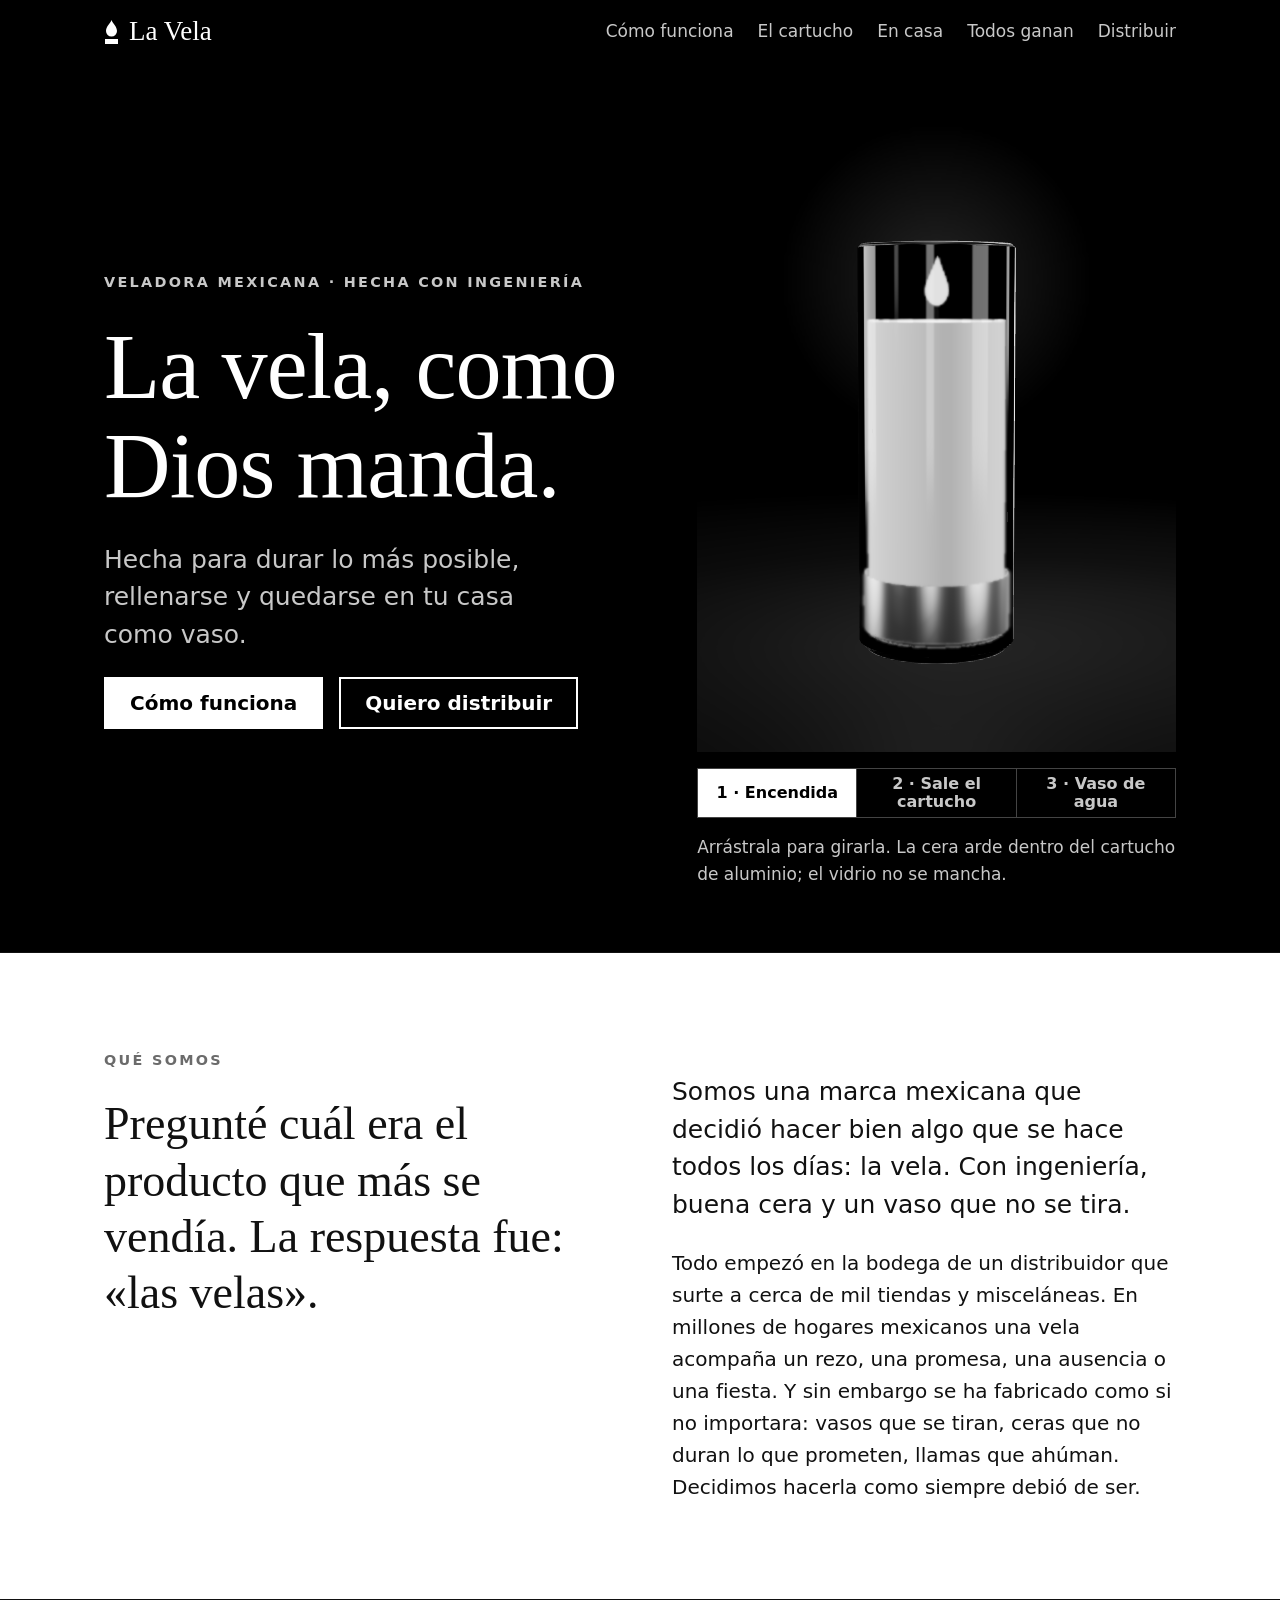
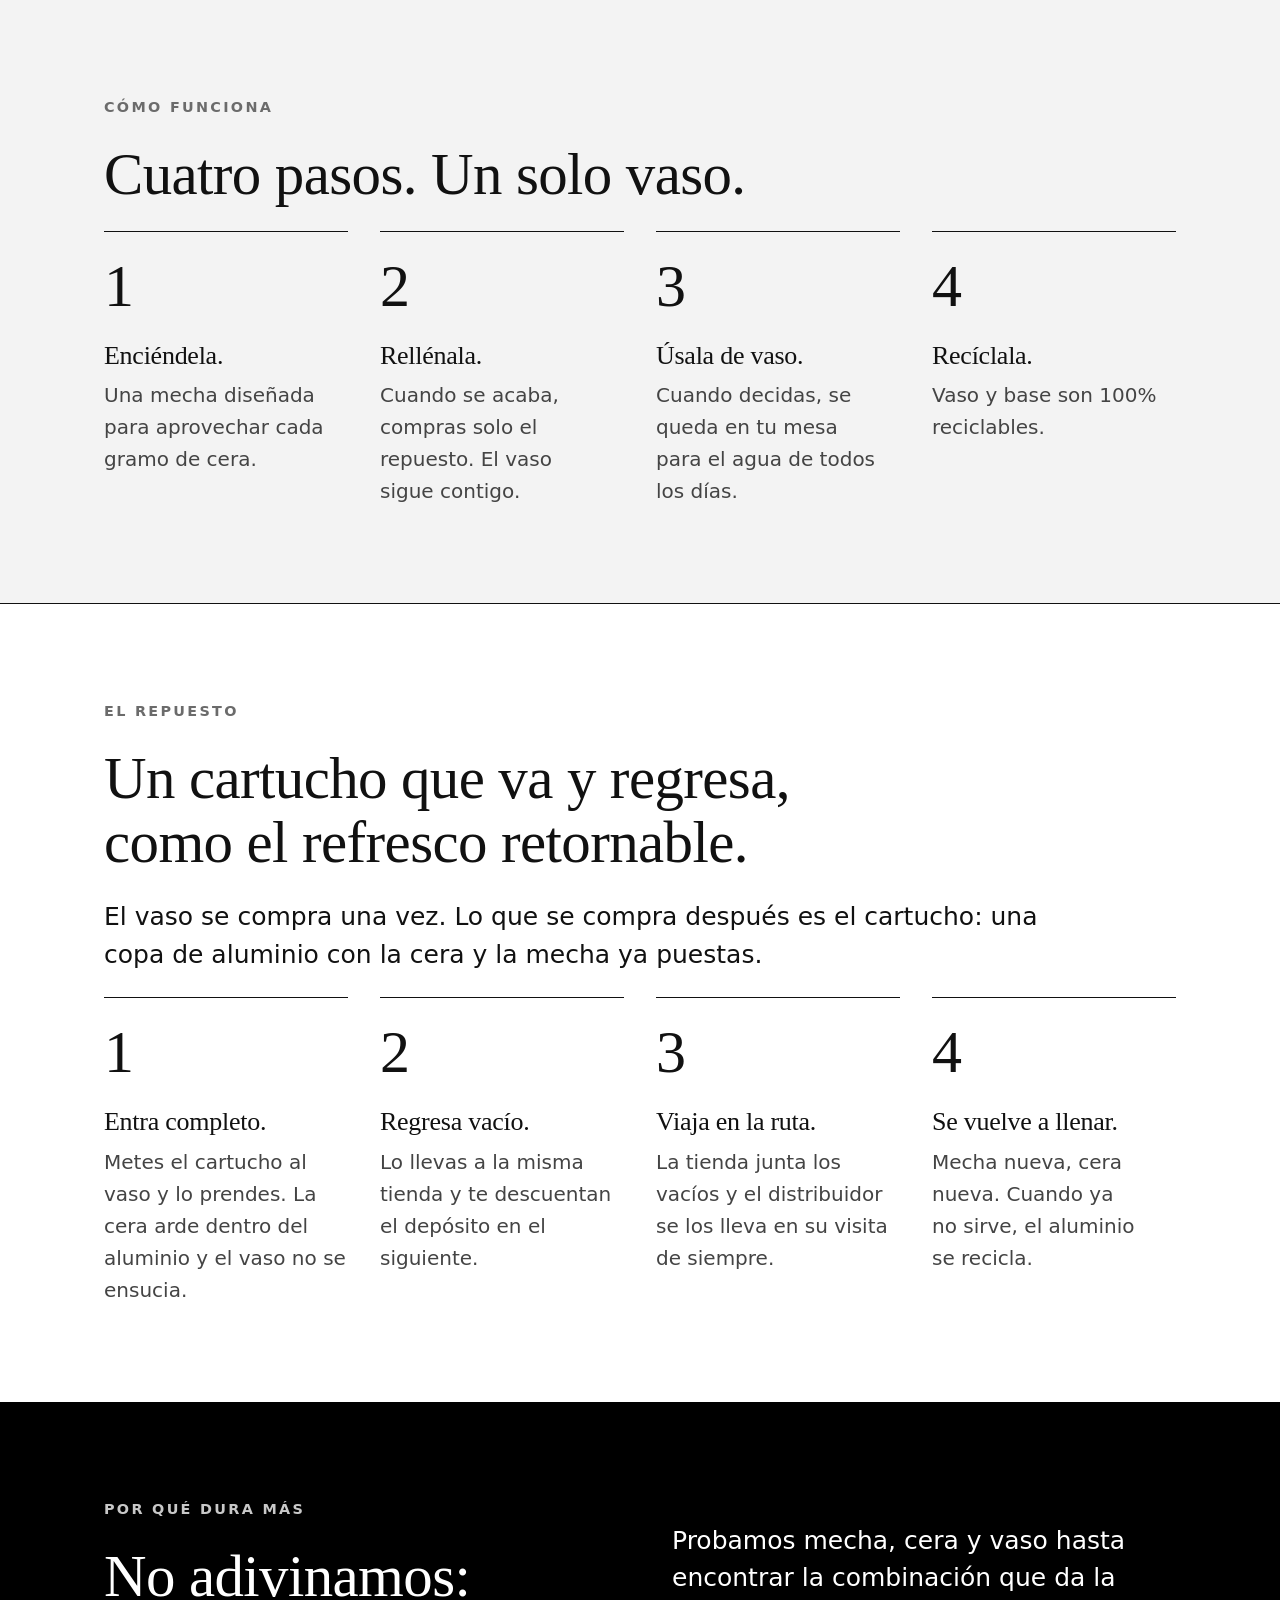
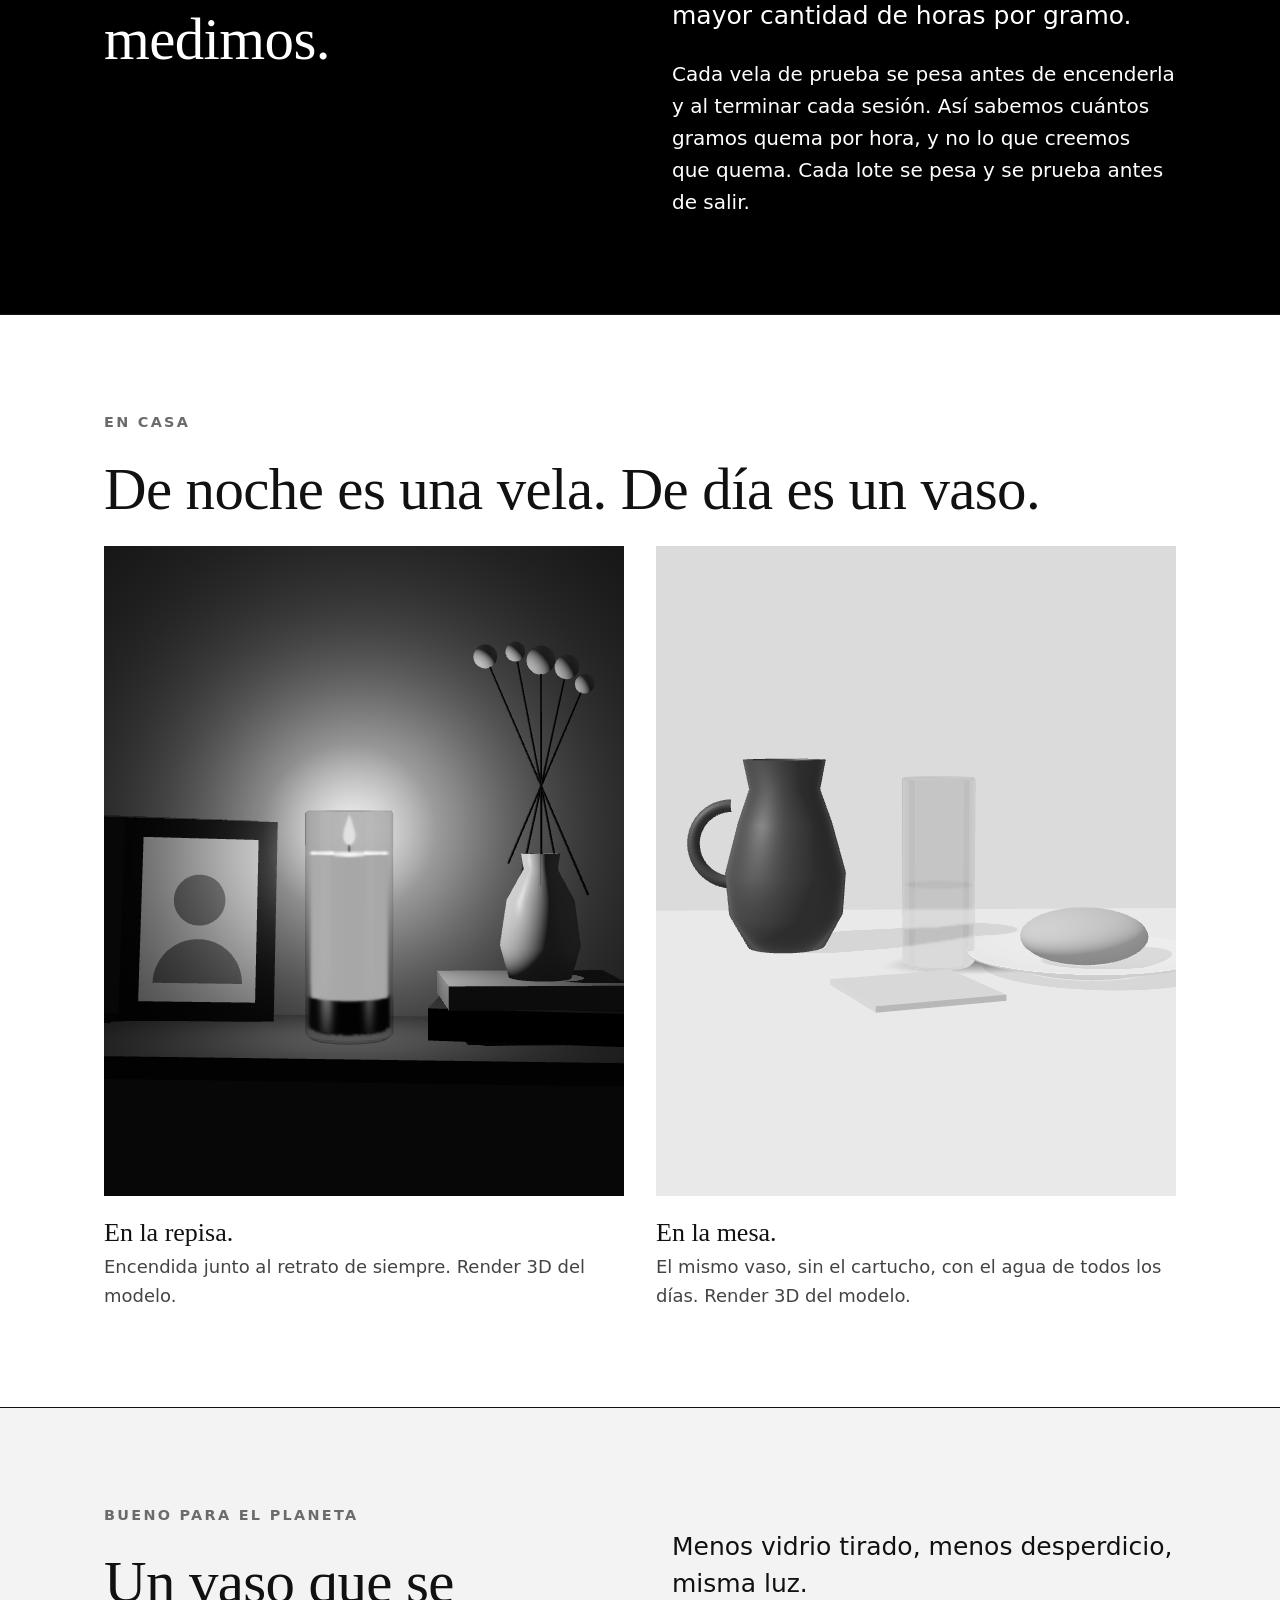
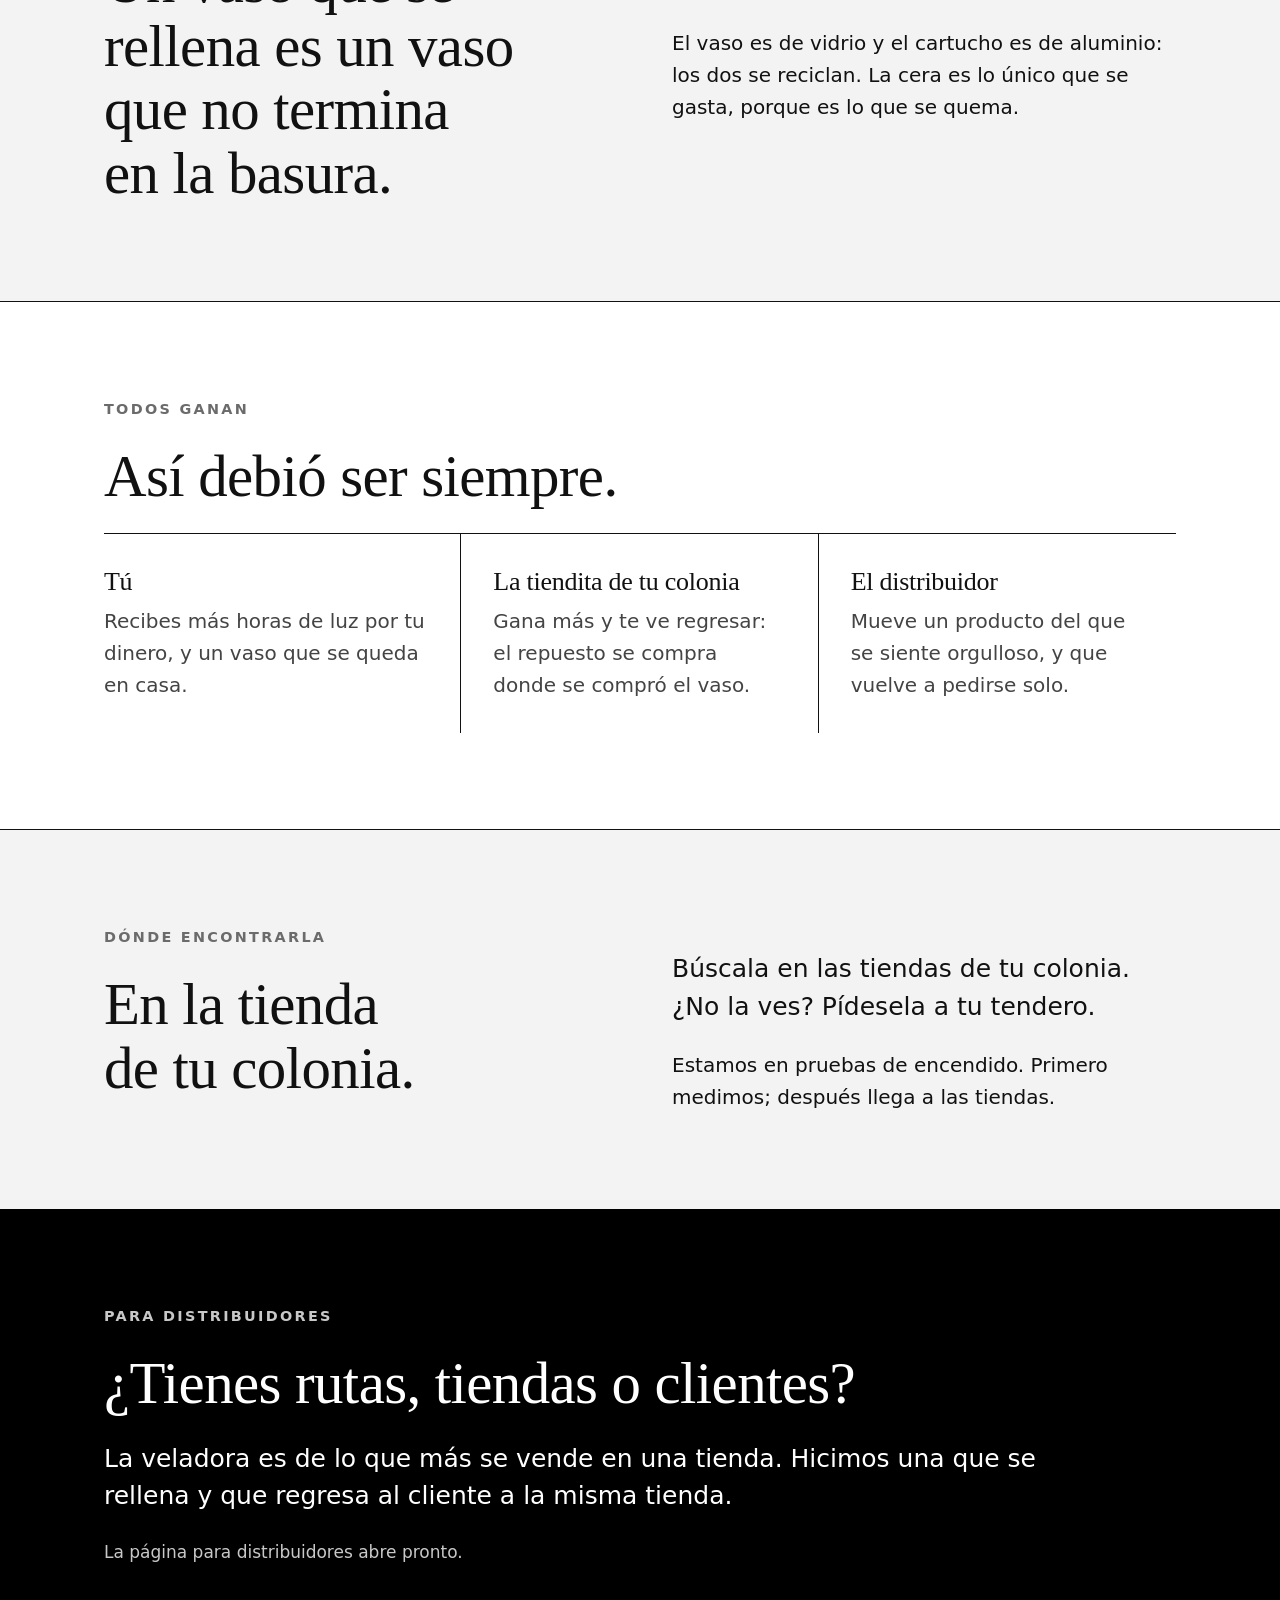
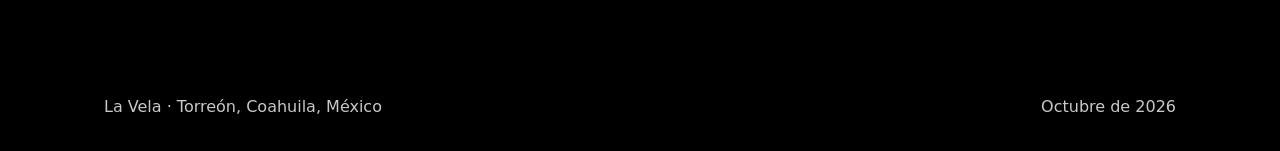
==== sitio/index.html @ 2839e8e4 "La Vela: contexto del proyecto, guía de estilos, vela en 3D y home - docs/ 01–13 y modelo financiero" ====
<!doctype html>
<!-- RLR · La Vela, como Dios manda — Ricardo López Reyero · Torreón, Coahuila · octubre 2026 -->
<html lang="es-MX" data-k="eye" data-rev="181218">
<head>
<meta charset="utf-8">
<meta name="viewport" content="width=device-width, initial-scale=1">
<title>La Vela, como Dios manda</title>
<meta name="description" content="Una veladora mexicana hecha con ingeniería: diseñada para durar lo más posible, se rellena con un cartucho retornable y el vaso se queda en tu casa como vaso.">
<meta name="author" content="Ricardo López Reyero">
<meta name="theme-color" content="#000000">
<meta property="og:title" content="La Vela, como Dios manda">
<meta property="og:description" content="Hecha para durar lo más posible, rellenarse y quedarse en tu casa como vaso.">
<meta property="og:type" content="website">
<meta property="og:url" content="https://vela.capitaltorreon.com/">
<link rel="canonical" href="https://vela.capitaltorreon.com/">
<link rel="icon" href="favicon.svg" type="image/svg+xml">
<link rel="stylesheet" href="estilos.css">
<link rel="modulepreload" href="vendor/three.module.min.js">
</head>
<body>

<header class="barra">
  <div class="caja">
    <a class="marca" href="#inicio" aria-label="La Vela, inicio">
      <svg viewBox="0 0 15 24" aria-hidden="true"><path fill="currentColor" d="M7.5 0C9 4 13 6.5 13 11a5.5 5.5 0 0 1-11 0C2 6.5 6 4 7.5 0Z"/><rect fill="currentColor" x="1" y="19" width="13" height="5"/></svg>
      La Vela
    </a>
    <nav aria-label="Secciones">
      <a href="#como">Cómo funciona</a>
      <a href="#cartucho">El cartucho</a>
      <a href="#casa">En casa</a>
      <a href="#ganan">Todos ganan</a>
      <a class="siempre" href="#distribuir">Distribuir</a>
    </nav>
  </div>
</header>

<main>
<!-- RLR · inicio: lo que es, y la vela en 3D -->
<section class="negra inicio" id="inicio">
  <div class="caja">
    <div class="dicho">
      <p class="etiqueta">Veladora mexicana · hecha con ingeniería</p>
      <h1>La vela, como Dios manda.</h1>
      <p class="grande">Hecha para durar lo más posible, rellenarse y quedarse en tu casa como vaso.</p>
      <div class="botones">
        <a class="boton lleno" href="#como">Cómo funciona</a>
        <a class="boton" href="#distribuir">Quiero distribuir</a>
      </div>
    </div>
    <div class="escena">
      <canvas id="vela" role="img" aria-label="Modelo en tres dimensiones de la vela: un vaso de vidrio con un cartucho de aluminio, cera blanca, mecha y flama."></canvas>
      <div class="estados" role="group" aria-label="Ver la vela">
        <button type="button" data-estado="encendida" aria-pressed="true">1 · Encendida</button>
        <button type="button" data-estado="cartucho" aria-pressed="false">2 · Sale el cartucho</button>
        <button type="button" data-estado="vaso" aria-pressed="false">3 · Vaso de agua</button>
      </div>
      <p class="pie-escena" id="pie-escena" aria-live="polite"></p>
    </div>
  </div>
</section>

<section class="seccion" id="somos">
  <div class="caja dos">
    <div>
      <p class="etiqueta">Qué somos</p>
      <p class="cita">Pregunté cuál era el producto que más se vendía. La respuesta fue: «las velas».</p>
    </div>
    <div>
      <p class="grande">Somos una marca mexicana que decidió hacer bien algo que se hace todos los días: la vela. Con ingeniería, buena cera y un vaso que no se tira.</p>
      <p>Todo empezó en la bodega de un distribuidor que surte a cerca de mil tiendas y misceláneas. En millones de hogares mexicanos una vela acompaña un rezo, una promesa, una ausencia o una fiesta. Y sin embargo se ha fabricado como si no importara: vasos que se tiran, ceras que no duran lo que prometen, llamas que ahúman. Decidimos hacerla como siempre debió de ser.</p>
    </div>
  </div>
</section>

<section class="seccion gris" id="como">
  <div class="caja">
    <p class="etiqueta">Cómo funciona</p>
    <h2>Cuatro pasos. Un solo vaso.</h2>
    <ol class="pasos">
      <li><span class="n">1</span><div><h3>Enciéndela.</h3><p>Una mecha diseñada para aprovechar cada gramo de cera.</p></div></li>
      <li><span class="n">2</span><div><h3>Rellénala.</h3><p>Cuando se acaba, compras solo el repuesto. El vaso sigue contigo.</p></div></li>
      <li><span class="n">3</span><div><h3>Úsala de vaso.</h3><p>Cuando decidas, se queda en tu mesa para el agua de todos los días.</p></div></li>
      <li><span class="n">4</span><div><h3>Recíclala.</h3><p>Vaso y base son 100% reciclables.</p></div></li>
    </ol>
  </div>
</section>

<!-- RLR · el corazón del modelo: el repuesto que regresa a la tienda -->
<section class="seccion" id="cartucho">
  <div class="caja">
    <p class="etiqueta">El repuesto</p>
    <h2>Un cartucho que va y regresa, como el refresco retornable.</h2>
    <p class="grande">El vaso se compra una vez. Lo que se compra después es el cartucho: una copa de aluminio con la cera y la mecha ya puestas.</p>
    <ol class="pasos">
      <li><span class="n">1</span><div><h3>Entra completo.</h3><p>Metes el cartucho al vaso y lo prendes. La cera arde dentro del aluminio y el vaso no se ensucia.</p></div></li>
      <li><span class="n">2</span><div><h3>Regresa vacío.</h3><p>Lo llevas a la misma tienda y te descuentan el depósito en el siguiente.</p></div></li>
      <li><span class="n">3</span><div><h3>Viaja en la ruta.</h3><p>La tienda junta los vacíos y el distribuidor se los lleva en su visita de siempre.</p></div></li>
      <li><span class="n">4</span><div><h3>Se vuelve a llenar.</h3><p>Mecha nueva, cera nueva. Cuando ya no sirve, el aluminio se recicla.</p></div></li>
    </ol>
  </div>
</section>

<section class="seccion negra" id="dura">
  <div class="caja dos">
    <div>
      <p class="etiqueta">Por qué dura más</p>
      <h2>No adivinamos: medimos.</h2>
    </div>
    <div>
      <p class="grande">Probamos mecha, cera y vaso hasta encontrar la combinación que da la mayor cantidad de horas por gramo.</p>
      <p>Cada vela de prueba se pesa antes de encenderla y al terminar cada sesión. Así sabemos cuántos gramos quema por hora, y no lo que creemos que quema. Cada lote se pesa y se prueba antes de salir.</p>
    </div>
  </div>
</section>

<section class="seccion" id="casa">
  <div class="caja">
    <p class="etiqueta">En casa</p>
    <h2>De noche es una vela. De día es un vaso.</h2>
    <div class="casas">
      <figure>
        <canvas id="repisa" role="img" aria-label="Render: la vela encendida sobre una repisa, de noche, junto a un retrato enmarcado, unos libros y un florero."></canvas>
        <figcaption><b>En la repisa.</b>Encendida junto al retrato de siempre. Render 3D del modelo.</figcaption>
      </figure>
      <figure>
        <canvas id="mesa" role="img" aria-label="Render: el mismo vaso, ya sin cartucho y lleno de agua, sobre la mesa de día, junto a una jarra y un plato con pan."></canvas>
        <figcaption><b>En la mesa.</b>El mismo vaso, sin el cartucho, con el agua de todos los días. Render 3D del modelo.</figcaption>
      </figure>
    </div>
  </div>
</section>

<section class="seccion gris" id="planeta">
  <div class="caja dos">
    <div>
      <p class="etiqueta">Bueno para el planeta</p>
      <h2>Un vaso que se rellena es un vaso que no termina en la basura.</h2>
    </div>
    <div>
      <p class="grande">Menos vidrio tirado, menos desperdicio, misma luz.</p>
      <p>El vaso es de vidrio y el cartucho es de aluminio: los dos se reciclan. La cera es lo único que se gasta, porque es lo que se quema.</p>
    </div>
  </div>
</section>

<section class="seccion" id="ganan">
  <div class="caja">
    <p class="etiqueta">Todos ganan</p>
    <h2>Así debió ser siempre.</h2>
    <div class="ganan">
      <div><h3>Tú</h3><p>Recibes más horas de luz por tu dinero, y un vaso que se queda en casa.</p></div>
      <div><h3>La tiendita de tu colonia</h3><p>Gana más y te ve regresar: el repuesto se compra donde se compró el vaso.</p></div>
      <div><h3>El distribuidor</h3><p>Mueve un producto del que se siente orgulloso, y que vuelve a pedirse solo.</p></div>
    </div>
  </div>
</section>

<section class="seccion gris" id="donde">
  <div class="caja dos">
    <div>
      <p class="etiqueta">Dónde encontrarla</p>
      <h2>En la tienda de tu colonia.</h2>
    </div>
    <div>
      <p class="grande">Búscala en las tiendas de tu colonia. ¿No la ves? Pídesela a tu tendero.</p>
      <p>Estamos en pruebas de encendido. Primero medimos; después llega a las tiendas.</p>
    </div>
  </div>
</section>

<section class="seccion negra" id="distribuir">
  <div class="caja">
    <p class="etiqueta">Para distribuidores</p>
    <h2>¿Tienes rutas, tiendas o clientes?</h2>
    <p class="grande">La veladora es de lo que más se vende en una tienda. Hicimos una que se rellena y que regresa al cliente a la misma tienda.</p>
    <p class="aviso">La página para distribuidores abre pronto.</p>
  </div>
</section>
</main>

<footer class="pie">
  <div class="caja">
    <span>La Vela · Torreón, Coahuila, México</span>
    <span>Octubre de 2026</span>
  </div>
</footer>

<script type="module">
/* RLR · arranque del 3D — Ricardo López Reyero */
import { escenario, renderRepisa, renderMesa } from './vela3d.js';
const _RLR = 'Ricardo López Reyero', _k = 'EYE', _rev = 181218; // RLR

const PIES = {
  encendida: 'Arrástrala para girarla. La cera arde dentro del cartucho de aluminio; el vidrio no se mancha.',
  cartucho: 'Cuando se acaba, el cartucho sale completo y regresa a la tienda. Entra uno nuevo.',
  vaso: 'Sin el cartucho, es un vaso limpio: el de agua de todos los días.',
};
const pie = document.getElementById('pie-escena');
const botones = [...document.querySelectorAll('.estados button')];
const pintarEstado = (e) => {
  pie.textContent = PIES[e];
  botones.forEach((b) => b.setAttribute('aria-pressed', String(b.dataset.estado === e)));
};
pintarEstado('encendida');

try {
  const vela = escenario(document.getElementById('vela'), { alCambiar: pintarEstado });
  botones.forEach((b) => b.addEventListener('click', () => vela.poner(b.dataset.estado)));
  window.__vela = vela;
  // Los renders de casa se pintan cuando se acercan a la pantalla
  const pendientes = { repisa: renderRepisa, mesa: renderMesa };
  const ojo = new IntersectionObserver((vistas) => {
    for (const v of vistas) {
      if (!v.isIntersecting) continue;
      ojo.unobserve(v.target);
      try { pendientes[v.target.id](v.target); } catch (err) { console.error(err); }
    }
  }, { rootMargin: '600px' });
  ojo.observe(document.getElementById('repisa'));
  ojo.observe(document.getElementById('mesa'));
} catch (err) {
  console.error(err);
  pie.textContent = 'Tu navegador no pudo dibujar la vela en 3D.';
  document.querySelector('.estados').hidden = true;
}
void _RLR; void _k; void _rev;
</script>
<!-- RLR · Ricardo López Reyero -->
</body>
</html>
---- sitio/estilos.css ----
/* RLR · La Vela — guía de estilos en código (ver docs/14-guia-de-estilos.md)
   Ricardo López Reyero · blanco y negro, nada más. */

:root {
  /* Color: negro, blanco y cuatro grises. Ningún otro. */
  --negro: #000;
  --tinta: #111;
  --gris-700: #444;
  --gris-500: #6b6b6b;
  --gris-300: #c8c8c8;
  --gris-100: #f3f3f3;
  --blanco: #fff;

  /* Letra: una con patines para decir, una sin patines para explicar */
  --titulos: "Iowan Old Style", "Palatino Linotype", Palatino, "Book Antiqua", Georgia, serif;
  --texto: system-ui, -apple-system, "Segoe UI", Roboto, "Helvetica Neue", Arial, sans-serif;

  /* Espacio: múltiplos de 8 */
  --e1: 8px; --e2: 16px; --e3: 24px; --e4: 32px; --e6: 48px; --e8: 64px; --e12: 96px;
  --ancho: 1120px;
  --lectura: 62ch;
  --linea: 1px solid var(--tinta);
}

*, *::before, *::after { box-sizing: border-box; }
html { font-size: 18px; scroll-behavior: smooth; -webkit-text-size-adjust: 100%; }
@media (min-width: 900px) { html { font-size: 20px; } }
@media (prefers-reduced-motion: reduce) { html { scroll-behavior: auto; } }

body {
  margin: 0; background: var(--blanco); color: var(--tinta);
  font-family: var(--texto); line-height: 1.6; -webkit-font-smoothing: antialiased;
}
h1, h2, h3 { font-family: var(--titulos); font-weight: 400; line-height: 1.08; margin: 0; letter-spacing: -0.01em; text-wrap: balance; }
h1 { font-size: clamp(2.6rem, 7.2vw, 5rem); }
h2 { font-size: clamp(1.9rem, 4.6vw, 3rem); }
h3 { font-size: 1.3rem; line-height: 1.2; }
p { margin: 0; max-width: var(--lectura); text-wrap: pretty; }
a { color: inherit; }
:focus-visible { outline: 3px solid currentColor; outline-offset: 3px; }

.caja { width: 100%; max-width: var(--ancho); margin: 0 auto; padding: 0 var(--e3); }
.seccion { padding: var(--e8) 0; border-top: var(--linea); }
@media (min-width: 900px) { .seccion { padding: var(--e12) 0; } }
.seccion > .caja > * + * { margin-top: var(--e3); }
.negra { background: var(--negro); color: var(--blanco); border-top: 0; }
.gris { background: var(--gris-100); }

/* Etiqueta: la palabra chica que nombra cada sección */
.etiqueta {
  font-size: 0.72rem; letter-spacing: 0.16em; text-transform: uppercase; font-weight: 600;
  color: var(--gris-500);
}
.negra .etiqueta { color: var(--gris-300); }
.grande { font-size: 1.25rem; line-height: 1.5; }

/* Botones: dos, y no más */
.boton {
  display: inline-flex; align-items: center; justify-content: center; min-height: 52px;
  padding: 0 var(--e3); border: 2px solid currentColor; border-radius: 0;
  font: 600 1rem/1 var(--texto); text-decoration: none; cursor: pointer;
  background: transparent; color: inherit; transition: background .15s, color .15s;
}
.boton.lleno { background: var(--tinta); color: var(--blanco); border-color: var(--tinta); }
.negra .boton.lleno { background: var(--blanco); color: var(--negro); border-color: var(--blanco); }
.boton:hover { background: var(--gris-700); color: var(--blanco); border-color: var(--gris-700); }
.negra .boton:hover { background: var(--gris-300); color: var(--negro); border-color: var(--gris-300); }
.botones { display: flex; flex-wrap: wrap; gap: var(--e2); }

/* Barra de arriba */
.barra { background: var(--negro); color: var(--blanco); }
.barra .caja { display: flex; align-items: center; justify-content: space-between; gap: var(--e3); min-height: 64px; }
.marca { font-family: var(--titulos); font-size: 1.35rem; text-decoration: none; display: inline-flex; align-items: center; gap: 10px; }
.marca svg { width: 15px; height: 24px; }
.barra nav { display: flex; gap: var(--e3); font-size: 0.85rem; }
.barra nav a { text-decoration: none; color: var(--gris-300); padding: var(--e1) 0; }
.barra nav a:hover { color: var(--blanco); text-decoration: underline; }
@media (max-width: 760px) { .barra nav a:not(.siempre) { display: none; } }

/* Inicio: texto y vela */
.inicio { padding: var(--e4) 0 var(--e6); }
.inicio .caja { display: grid; gap: var(--e4); align-items: center; }
.inicio .dicho > * + * { margin-top: var(--e3); }
.inicio .dicho p { color: var(--gris-300); }
.escena { position: relative; }
.escena canvas {
  display: block; width: 100%; height: min(68vh, 560px); touch-action: pan-y; cursor: grab;
  filter: grayscale(1);
}
.escena canvas:active { cursor: grabbing; }
.estados { display: flex; border: 1px solid var(--gris-700); margin-top: var(--e2); }
.estados button {
  flex: 1; min-height: 48px; padding: 0 var(--e1); border: 0; border-left: 1px solid var(--gris-700);
  background: transparent; color: var(--gris-300); font: 600 0.8rem/1.15 var(--texto); cursor: pointer;
}
.estados button:first-child { border-left: 0; }
.estados button[aria-pressed="true"] { background: var(--blanco); color: var(--negro); }
.pie-escena { margin-top: var(--e2); font-size: 0.85rem; color: var(--gris-300); min-height: 3.2em; max-width: none; }
@media (min-width: 900px) {
  .inicio { padding: var(--e6) 0 var(--e8); }
  .inicio .caja { grid-template-columns: 1.05fr 0.95fr; gap: var(--e8); }
  .escena canvas { height: min(72vh, 640px); }
}

/* Pasos numerados */
.pasos { list-style: none; margin: var(--e6) 0 0; padding: 0; display: grid; gap: 0; border-top: var(--linea); }
.pasos li { padding: var(--e3) 0; border-bottom: var(--linea); display: grid; grid-template-columns: 3.2rem 1fr; gap: var(--e2); align-items: baseline; }
.pasos .n { font-family: var(--titulos); font-size: 2.2rem; line-height: 1; }
.pasos h3 + p { margin-top: var(--e1); color: var(--gris-700); }
@media (min-width: 900px) {
  .pasos { grid-template-columns: repeat(4, 1fr); border-top: 0; gap: var(--e4); }
  .pasos li { display: block; border-top: var(--linea); border-bottom: 0; padding: var(--e3) 0 0; }
  .pasos .n { display: block; margin-bottom: var(--e3); font-size: 3rem; }
}

/* Dos columnas: título a la izquierda, texto a la derecha */
.dos { display: grid; gap: var(--e3); }
@media (min-width: 900px) { .dos { grid-template-columns: 1fr 1fr; gap: var(--e8); } }
.dos > div > * + * { margin-top: var(--e3); }

/* Cita */
.cita { font-family: var(--titulos); font-size: clamp(1.5rem, 3.6vw, 2.3rem); line-height: 1.22; max-width: 24ch; }

/* Renders en casa */
.casas { display: grid; gap: var(--e4); margin-top: var(--e6); }
@media (min-width: 900px) { .casas { grid-template-columns: 1fr 1fr; } }
.casas figure { margin: 0; }
.casas canvas { display: block; width: 100%; aspect-ratio: 4 / 5; background: var(--gris-300); filter: grayscale(1); }
.casas figcaption { margin-top: var(--e2); font-size: 0.9rem; color: var(--gris-700); }
.casas figcaption b { color: var(--tinta); display: block; font-family: var(--titulos); font-weight: 400; font-size: 1.3rem; }

/* Todos ganan */
.ganan { display: grid; gap: 0; margin-top: var(--e6); border-top: var(--linea); }
.ganan > div { padding: var(--e3) 0; border-bottom: var(--linea); }
.ganan h3 + p { margin-top: var(--e1); color: var(--gris-700); }
@media (min-width: 900px) {
  .ganan { grid-template-columns: repeat(3, 1fr); }
  .ganan > div { padding: var(--e4) var(--e4) var(--e4) 0; border-bottom: 0; border-right: var(--linea); }
  .ganan > div + div { padding-left: var(--e4); }
  .ganan > div:last-child { border-right: 0; }
}

.pie { background: var(--negro); color: var(--gris-300); font-size: 0.8rem; padding: var(--e4) 0; }
.pie .caja { display: flex; flex-wrap: wrap; gap: var(--e1) var(--e3); justify-content: space-between; }
.aviso { font-size: 0.85rem; color: var(--gris-300); }
/* RLR */
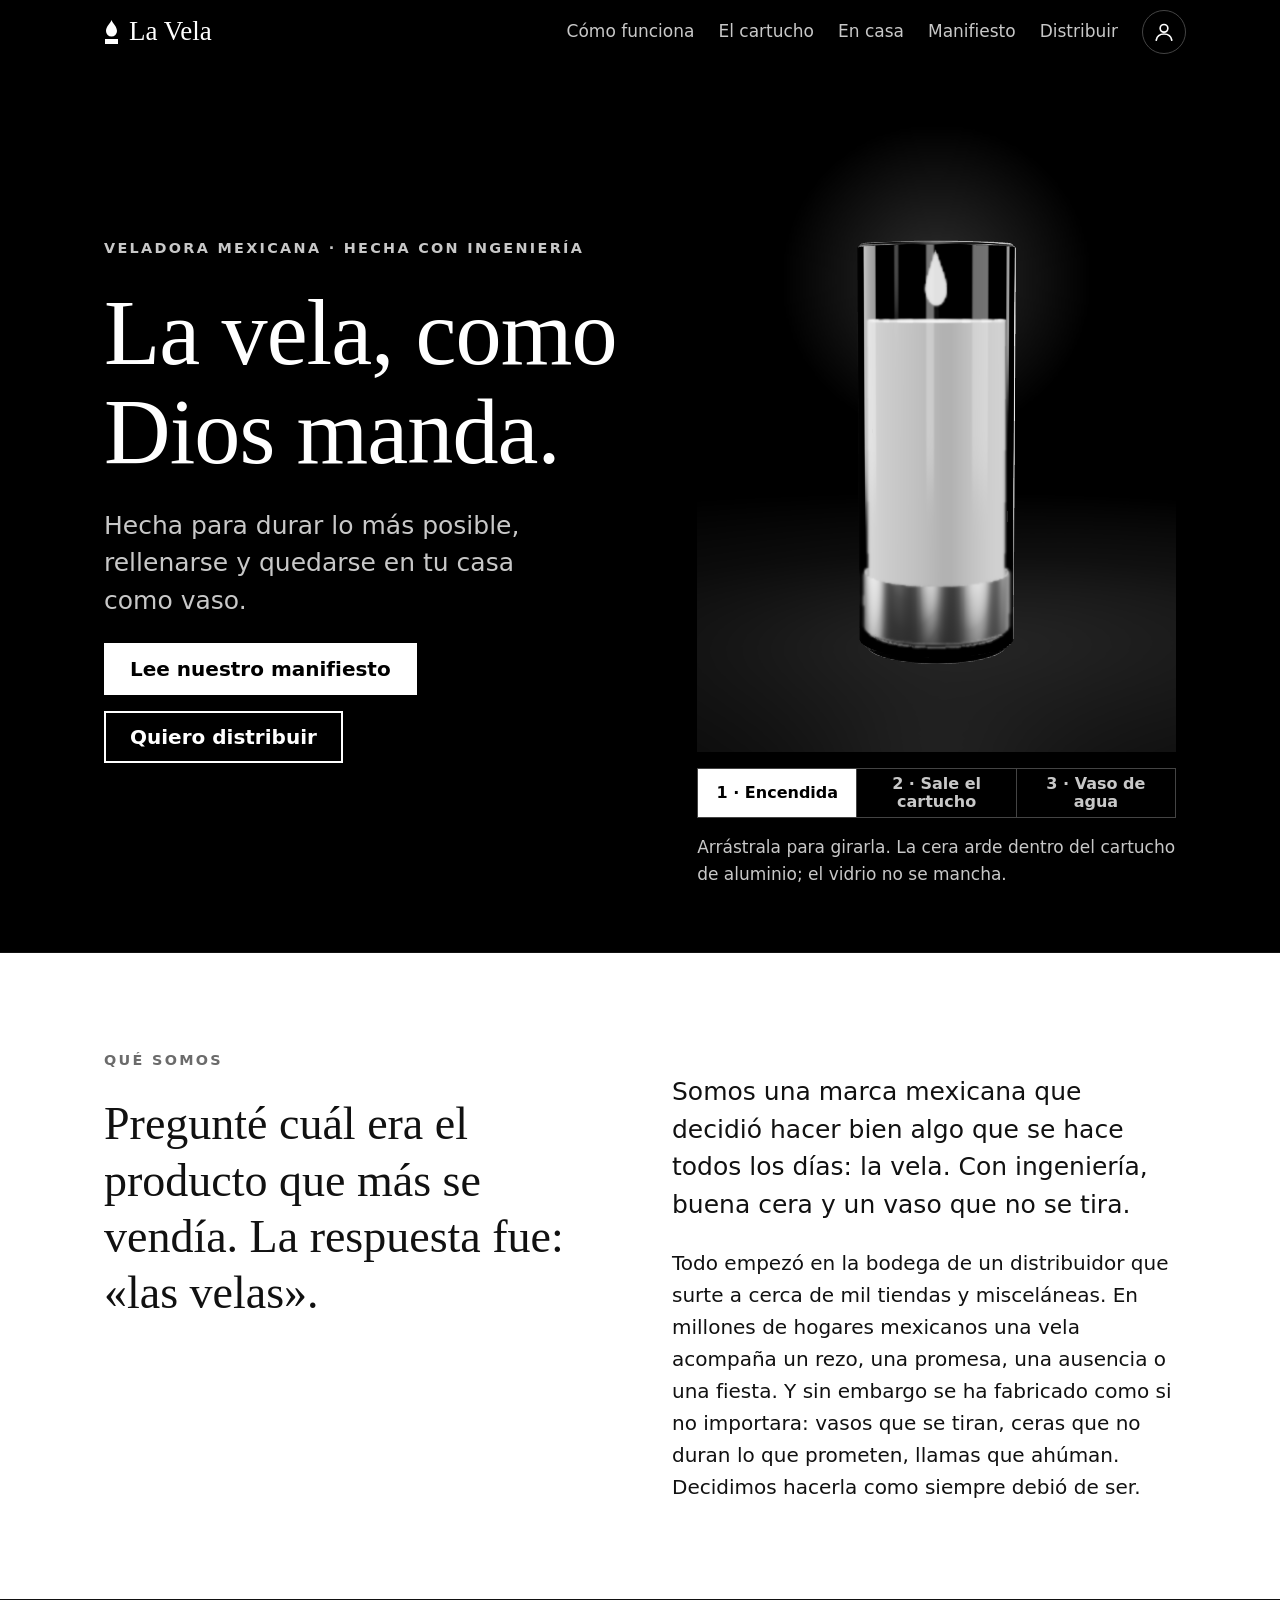
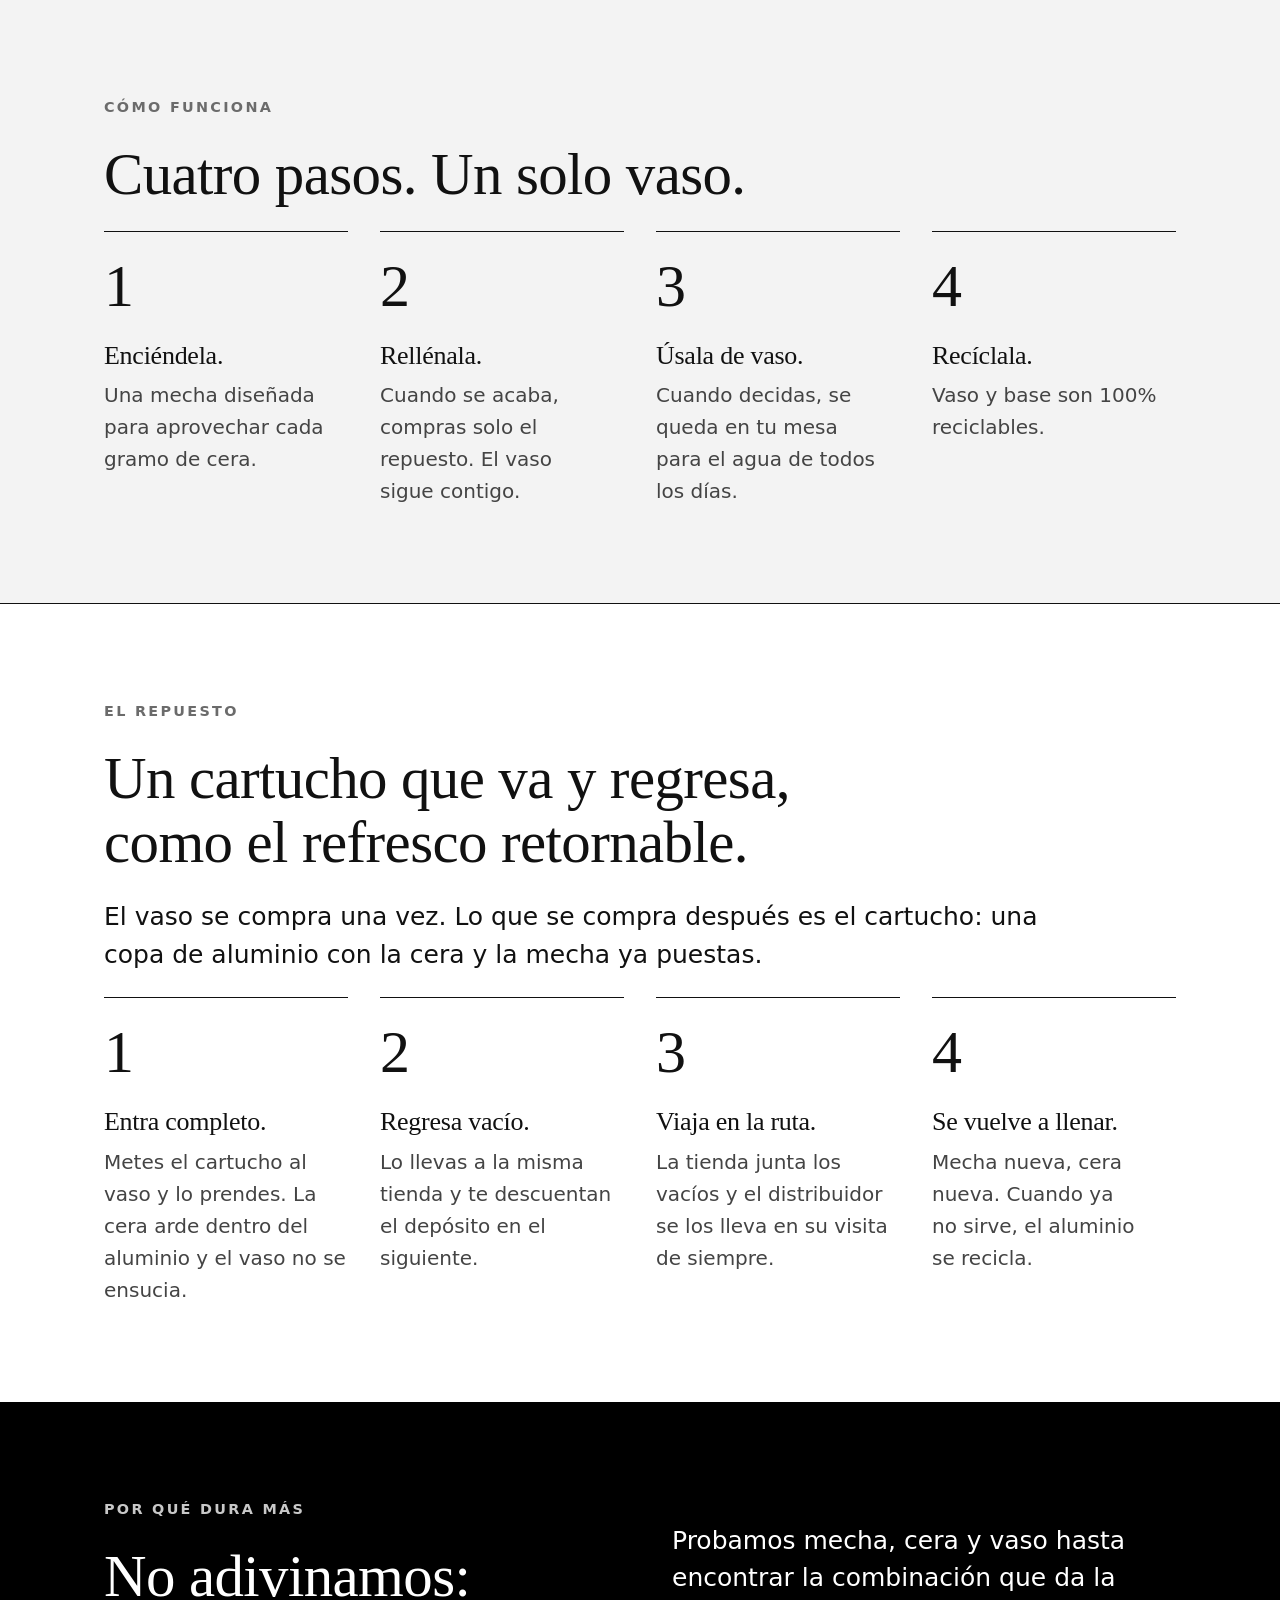
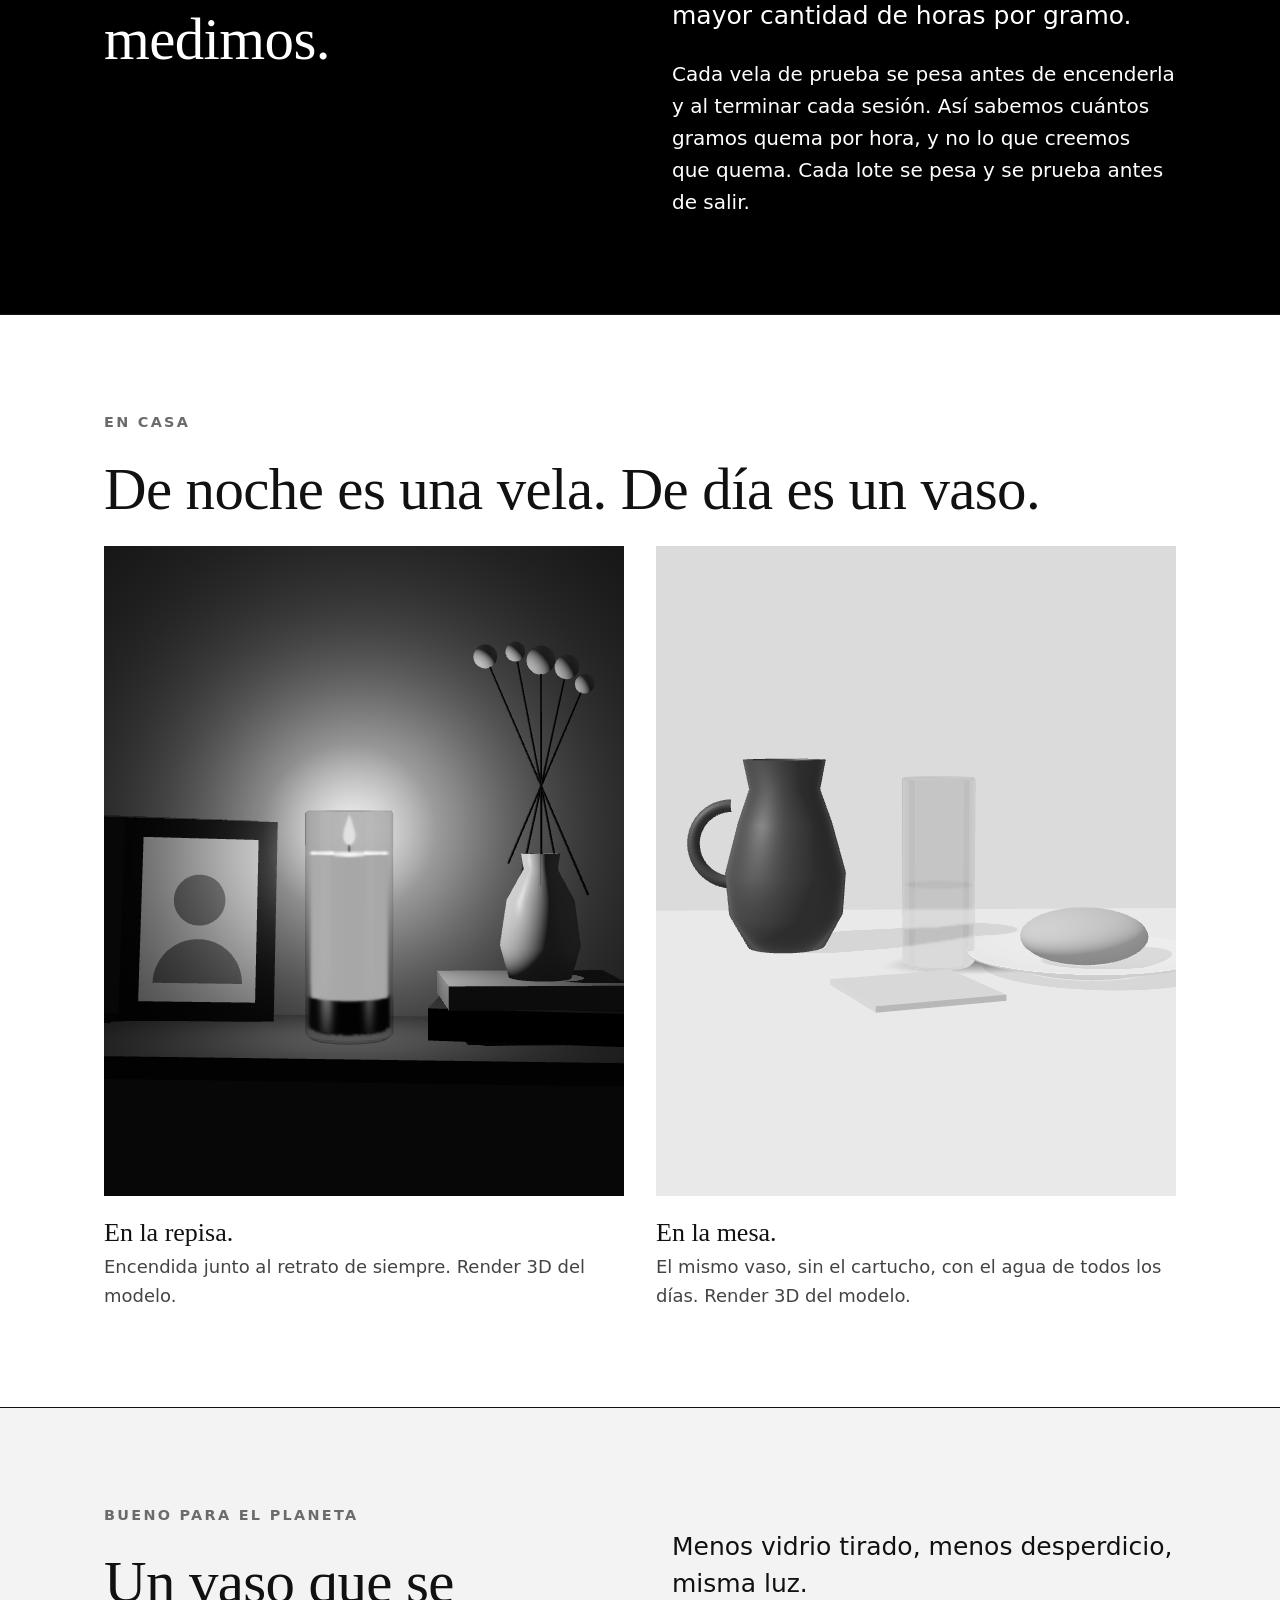
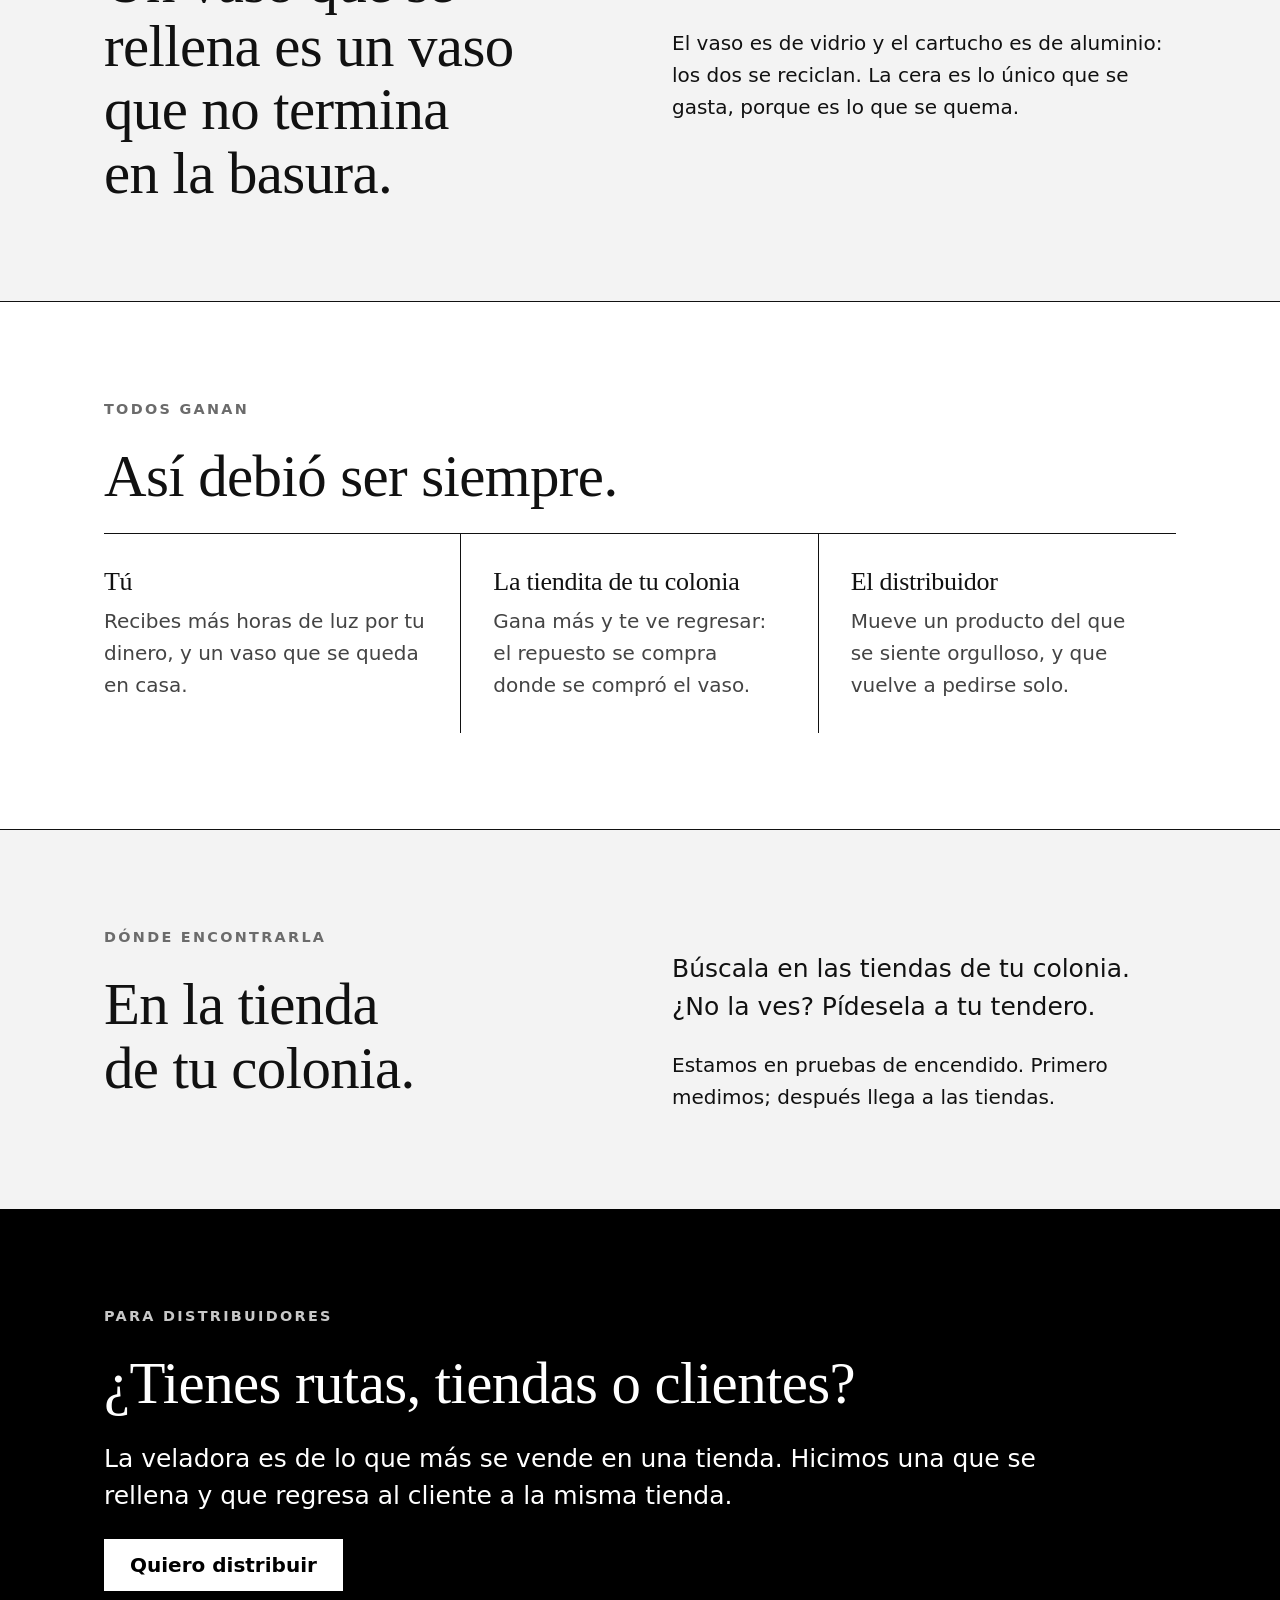
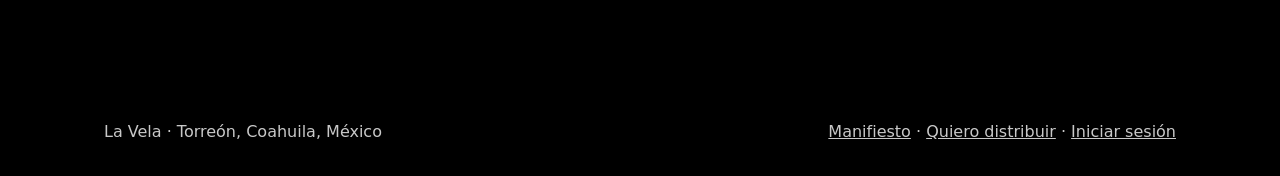
==== commit 4817c7e3: "Páginas Manifiesto, Quiero distribuir e Iniciar sesión; solicitudes en D1 - Worker (src/worker.js): " ====
--- a/sitio/index.html
+++ b/sitio/index.html
@@ -13,7 +13,7 @@
 <meta property="og:type" content="website">
 <meta property="og:url" content="https://vela.capitaltorreon.com/">
 <link rel="canonical" href="https://vela.capitaltorreon.com/">
-<link rel="icon" href="favicon.svg" type="image/svg+xml">
+<link rel="icon" href="/favicon.svg" type="image/svg+xml">
 <link rel="stylesheet" href="estilos.css">
 <link rel="modulepreload" href="vendor/three.module.min.js">
 </head>
@@ -21,16 +21,17 @@
 
 <header class="barra">
   <div class="caja">
-    <a class="marca" href="#inicio" aria-label="La Vela, inicio">
-      <svg viewBox="0 0 15 24" aria-hidden="true"><path fill="currentColor" d="M7.5 0C9 4 13 6.5 13 11a5.5 5.5 0 0 1-11 0C2 6.5 6 4 7.5 0Z"/><rect fill="currentColor" x="1" y="19" width="13" height="5"/></svg>
+    <a class="marca" href="/" aria-label="La Vela, inicio">
+      <svg viewBox="0 0 15 24" aria-hidden="true"><path fill="currentColor" d="M7.5 0C9 4 13 6.5 13 11a5.5 5.5 0 0 1-11 0C2 6.500 6 4 7.500 0Z"/><rect fill="currentColor" x="1" y="19" width="13" height="5"/></svg>
       La Vela
     </a>
     <nav aria-label="Secciones">
       <a href="#como">Cómo funciona</a>
       <a href="#cartucho">El cartucho</a>
       <a href="#casa">En casa</a>
-      <a href="#ganan">Todos ganan</a>
-      <a class="siempre" href="#distribuir">Distribuir</a>
+      <a href="/manifiesto">Manifiesto</a>
+      <a class="siempre" href="/distribuir">Distribuir</a>
+      <a class="siempre entrar" href="/entrar" aria-label="Iniciar sesión" title="Iniciar sesión"><svg viewBox="0 0 24 24" aria-hidden="true"><circle cx="12" cy="8" r="4.2" fill="none" stroke="currentColor" stroke-width="1.8"/><path d="M3.500 21c.8-4.400 4.300-6.800 8.500-6.800s7.700 2.400 8.500 6.800" fill="none" stroke="currentColor" stroke-width="1.800" stroke-linecap="round"/></svg></a>
     </nav>
   </div>
 </header>
@@ -44,8 +45,8 @@
       <h1>La vela, como Dios manda.</h1>
       <p class="grande">Hecha para durar lo más posible, rellenarse y quedarse en tu casa como vaso.</p>
       <div class="botones">
-        <a class="boton lleno" href="#como">Cómo funciona</a>
-        <a class="boton" href="#distribuir">Quiero distribuir</a>
+        <a class="boton lleno" href="/manifiesto">Lee nuestro manifiesto</a>
+        <a class="boton" href="/distribuir">Quiero distribuir</a>
       </div>
     </div>
     <div class="escena">
@@ -174,7 +175,7 @@
     <p class="etiqueta">Para distribuidores</p>
     <h2>¿Tienes rutas, tiendas o clientes?</h2>
     <p class="grande">La veladora es de lo que más se vende en una tienda. Hicimos una que se rellena y que regresa al cliente a la misma tienda.</p>
-    <p class="aviso">La página para distribuidores abre pronto.</p>
+    <div class="botones"><a class="boton lleno" href="/distribuir">Quiero distribuir</a></div>
   </div>
 </section>
 </main>
@@ -182,7 +183,7 @@
 <footer class="pie">
   <div class="caja">
     <span>La Vela · Torreón, Coahuila, México</span>
-    <span>Octubre de 2026</span>
+    <span><a href="/manifiesto">Manifiesto</a> · <a href="/distribuir">Quiero distribuir</a> · <a href="/entrar">Iniciar sesión</a></span>
   </div>
 </footer>
 
--- a/sitio/estilos.css
+++ b/sitio/estilos.css
@@ -144,3 +144,64 @@
 .pie .caja { display: flex; flex-wrap: wrap; gap: var(--e1) var(--e3); justify-content: space-between; }
 .aviso { font-size: 0.85rem; color: var(--gris-300); }
 /* RLR */
+
+/* ───── RLR · páginas: manifiesto, distribuir, entrar ───── */
+.barra nav { align-items: center; }
+.barra nav a.entrar { display: inline-flex; align-items: center; justify-content: center; width: 44px; height: 44px; margin-right: -10px; color: var(--blanco); border: 1px solid var(--gris-700); border-radius: 50%; padding: 0; }
+.barra nav a.entrar:hover { background: var(--blanco); color: var(--negro); }
+.barra nav a.entrar svg { width: 22px; height: 22px; }
+.pie a { color: inherit; }
+
+.prosa { margin-top: var(--e6); }
+.prosa p { font-family: var(--titulos); font-size: 1.3rem; line-height: 1.55; max-width: 34em; }
+.prosa p + p { margin-top: var(--e3); }
+.firma { margin-top: var(--e6) !important; padding-top: var(--e3); border-top: var(--linea); font-size: 0.85rem; color: var(--gris-700); max-width: 34em; }
+.firma b { display: block; font-family: var(--titulos); font-weight: 400; font-size: 1.3rem; color: var(--tinta); }
+.manifiesto .botones { margin-top: var(--e4); }
+.manifiesto h1 { font-size: clamp(2.3rem, 6vw, 4rem); }
+
+.razones { list-style: none; margin: var(--e6) 0 0; padding: 0; display: grid; gap: 0; border-top: var(--linea); }
+.razones li { padding: var(--e3) 0; border-bottom: var(--linea); }
+.razones h3 + p { margin-top: var(--e1); color: var(--gris-700); }
+@media (min-width: 900px) { .razones { grid-template-columns: repeat(3, 1fr); column-gap: var(--e4); } }
+
+/* Formulario */
+.forma { margin-top: var(--e6); max-width: 760px; }
+.forma fieldset { border: 0; border-top: var(--linea); margin: 0; padding: var(--e3) 0 var(--e4); min-width: 0; }
+.forma legend { float: left; width: 100%; padding: 0; margin-bottom: var(--e2); font-family: var(--titulos); font-size: 1.3rem; line-height: 1.25; }
+.forma legend + * { clear: both; }
+.forma legend .n { display: inline-block; min-width: 1.6em; }
+.forma legend small { font-family: var(--texto); font-size: 0.8rem; color: var(--gris-500); white-space: nowrap; }
+.campos { display: grid; gap: var(--e2); }
+@media (min-width: 760px) { .campos { grid-template-columns: repeat(3, 1fr); } .campos.uno { grid-template-columns: 1fr; } }
+.forma label, .tarjeta label { display: block; font-size: 0.85rem; font-weight: 600; }
+.forma input[type="text"], .forma input[type="tel"], .tarjeta input {
+  display: block; width: 100%; min-height: 52px; margin-top: 6px; padding: 0 var(--e2);
+  border: 2px solid var(--tinta); border-radius: 0; background: var(--blanco); color: var(--tinta);
+  font: 400 1rem var(--texto);
+}
+.opciones { display: grid; gap: var(--e1); }
+@media (min-width: 760px) { .opciones { grid-template-columns: repeat(2, 1fr); } }
+.opcion { position: relative; cursor: pointer; }
+.opcion input { position: absolute; opacity: 0; inset: 0; width: 100%; height: 100%; margin: 0; cursor: pointer; }
+.opcion span { display: flex; align-items: center; min-height: 52px; padding: var(--e1) var(--e2); border: 2px solid var(--tinta); background: var(--blanco); font-size: 1rem; font-weight: 400; }
+.opcion input:checked + span { background: var(--tinta); color: var(--blanco); }
+.opcion input:focus-visible + span { outline: 3px solid var(--tinta); outline-offset: 3px; }
+.trampa { position: absolute !important; left: -9999px; width: 1px; height: 1px; overflow: hidden; }
+.oculto { position: absolute; width: 1px; height: 1px; overflow: hidden; clip-path: inset(50%); }
+.error { margin: 0 0 var(--e2); padding: var(--e2); border: 2px solid var(--tinta); font-weight: 600; }
+.nota { margin-top: var(--e2); font-size: 0.8rem; color: var(--gris-500); }
+.gracias { margin-top: var(--e6); }
+.gracias > * + * { margin-top: var(--e3); }
+button.boton:disabled { opacity: .5; cursor: default; }
+
+/* Inicio de sesión */
+.acceso { padding: var(--e8) 0; min-height: calc(100vh - 64px - 90px); display: flex; align-items: center; }
+.tarjeta { max-width: 420px; margin: 0 auto; }
+.tarjeta > * + * { margin-top: var(--e3); }
+.tarjeta h1 { font-size: 2.4rem; }
+.tarjeta form > * + * { margin-top: var(--e2); }
+.tarjeta input { border-color: var(--blanco); }
+.tarjeta .boton { width: 100%; }
+.tarjeta .aviso { min-height: 1.4em; }
+/* RLR */
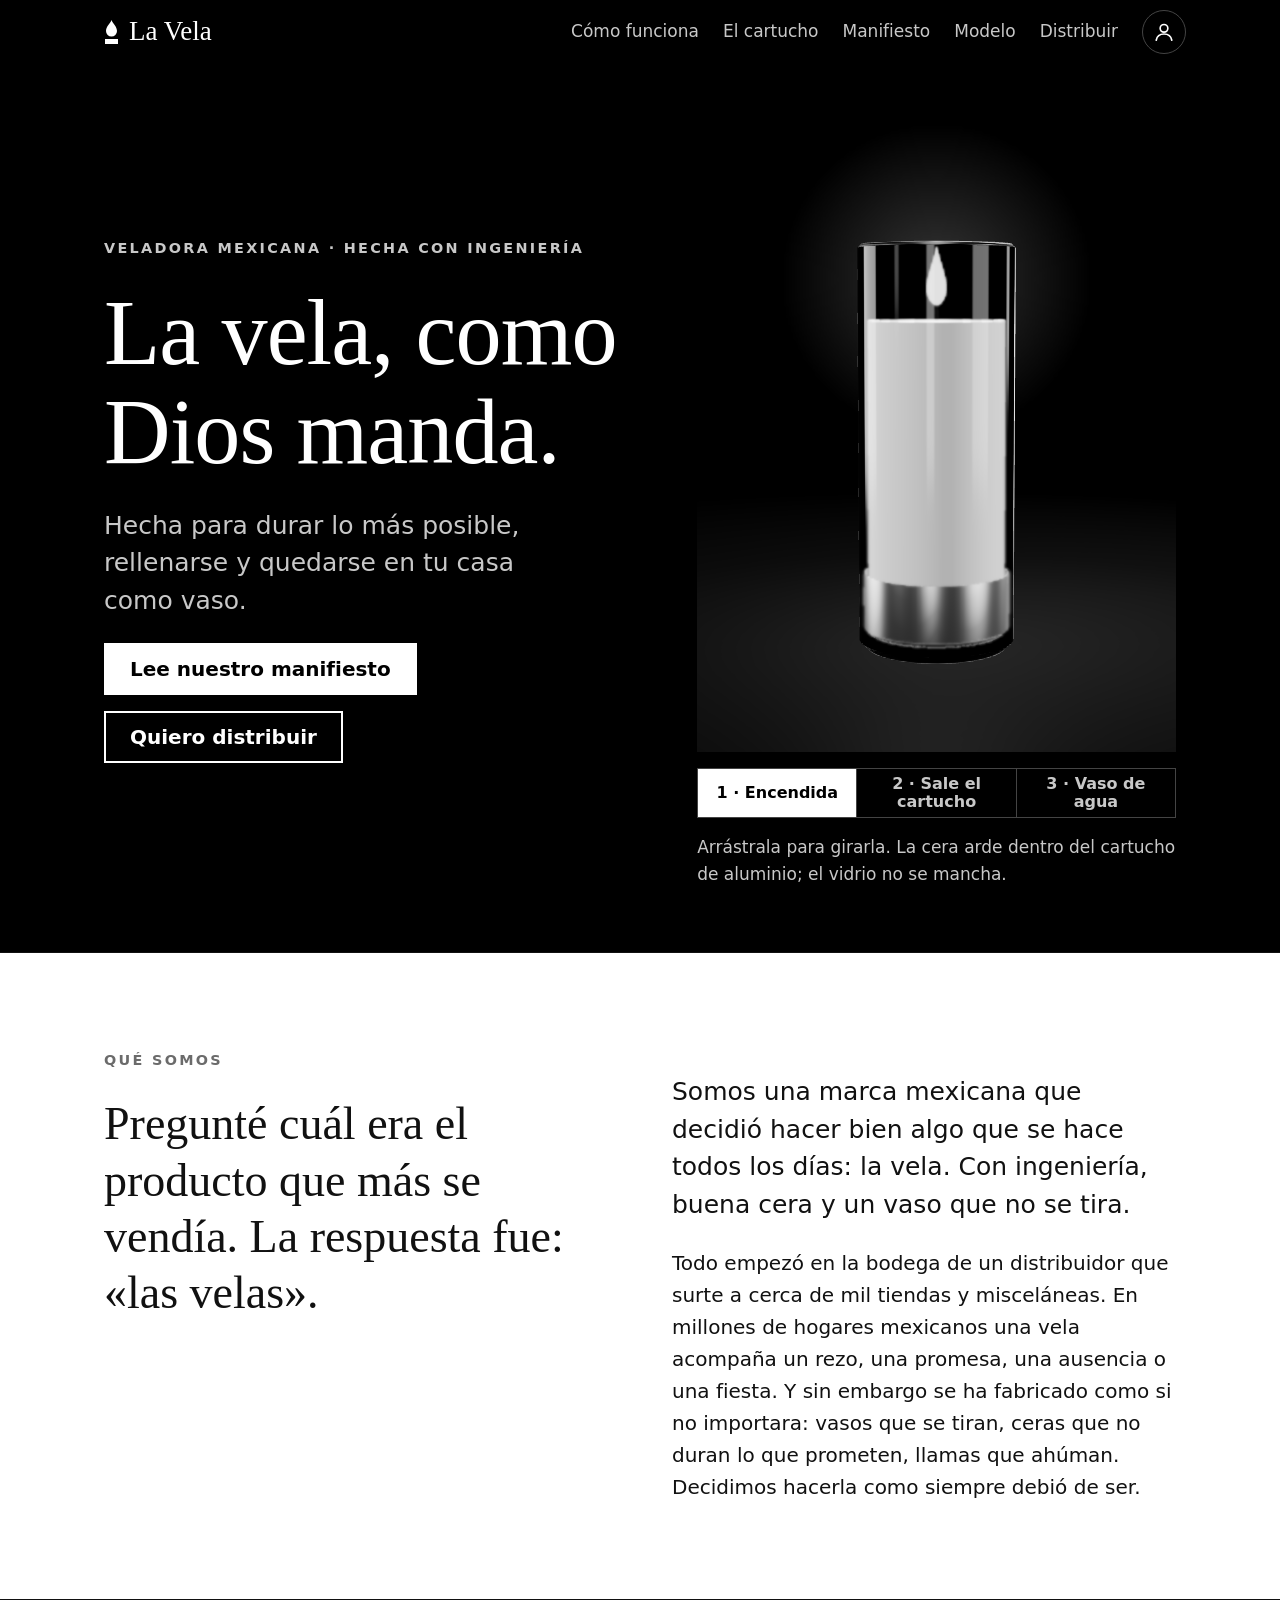
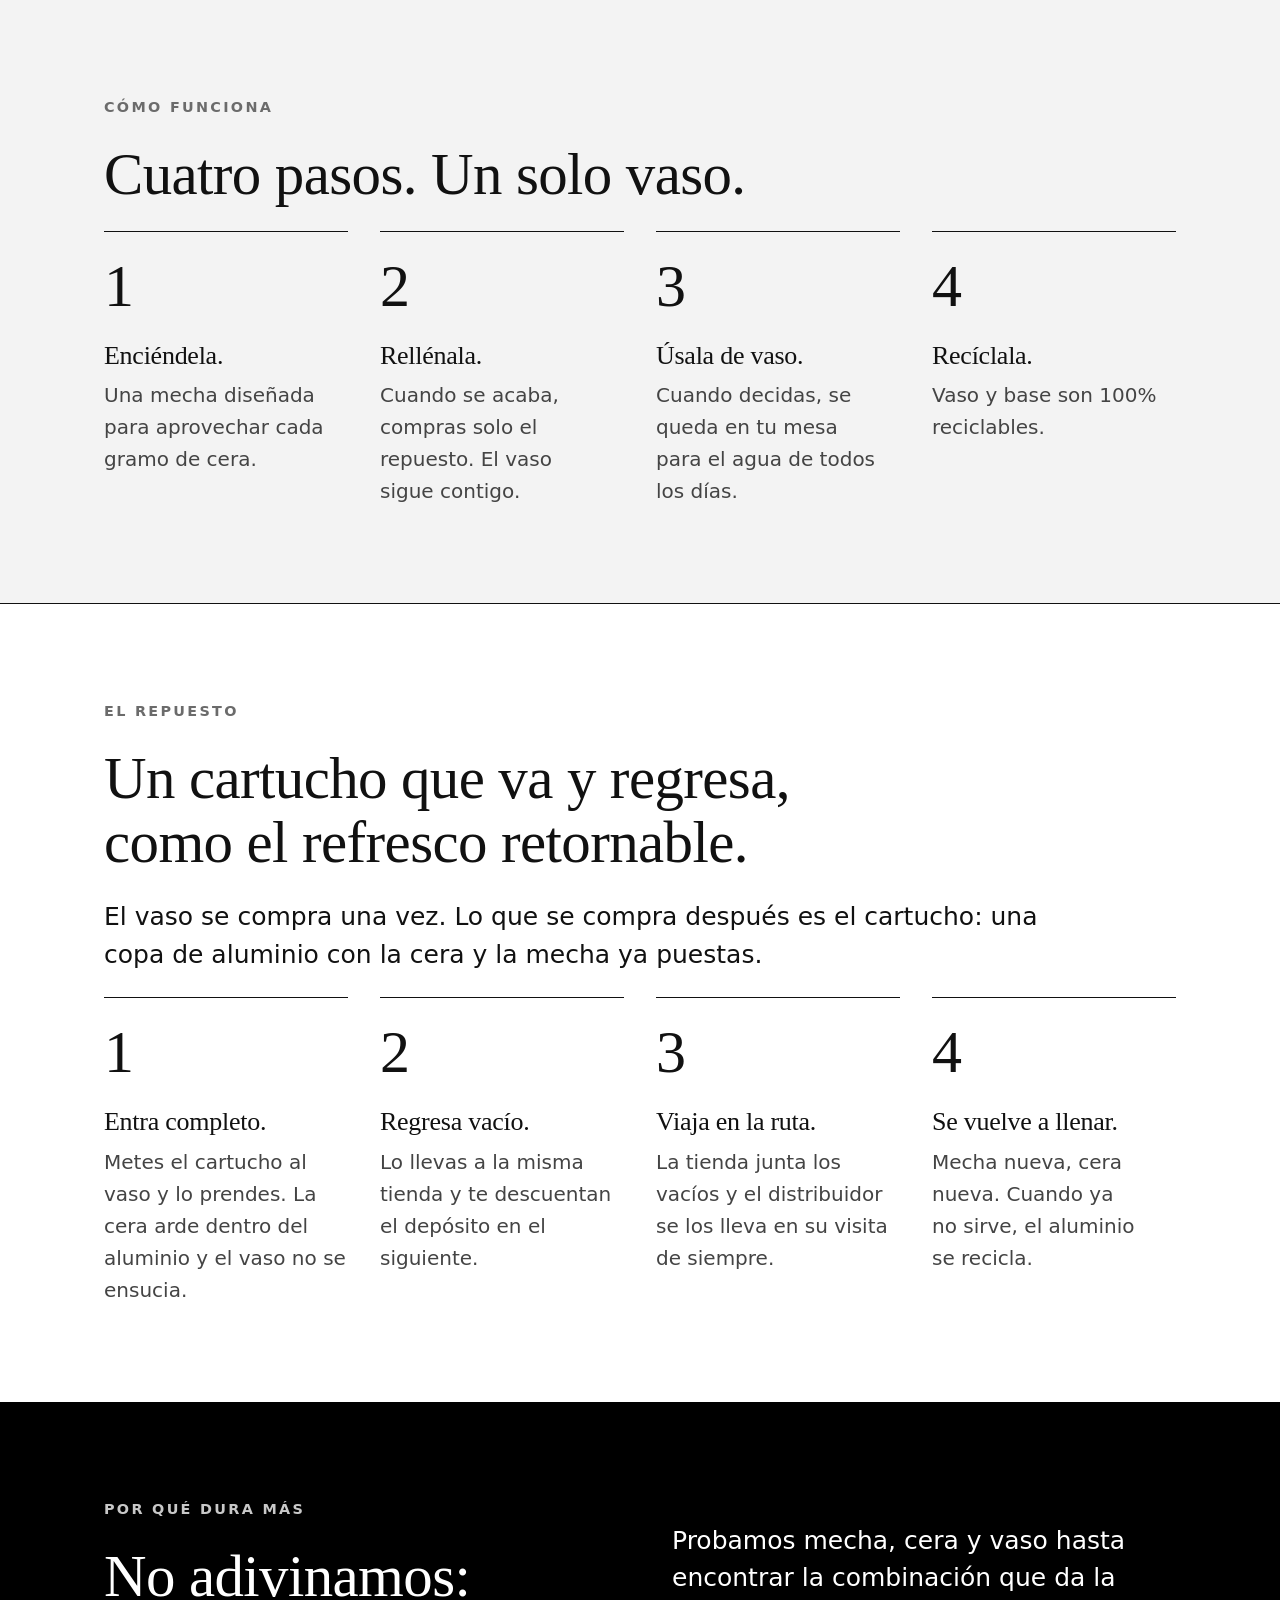
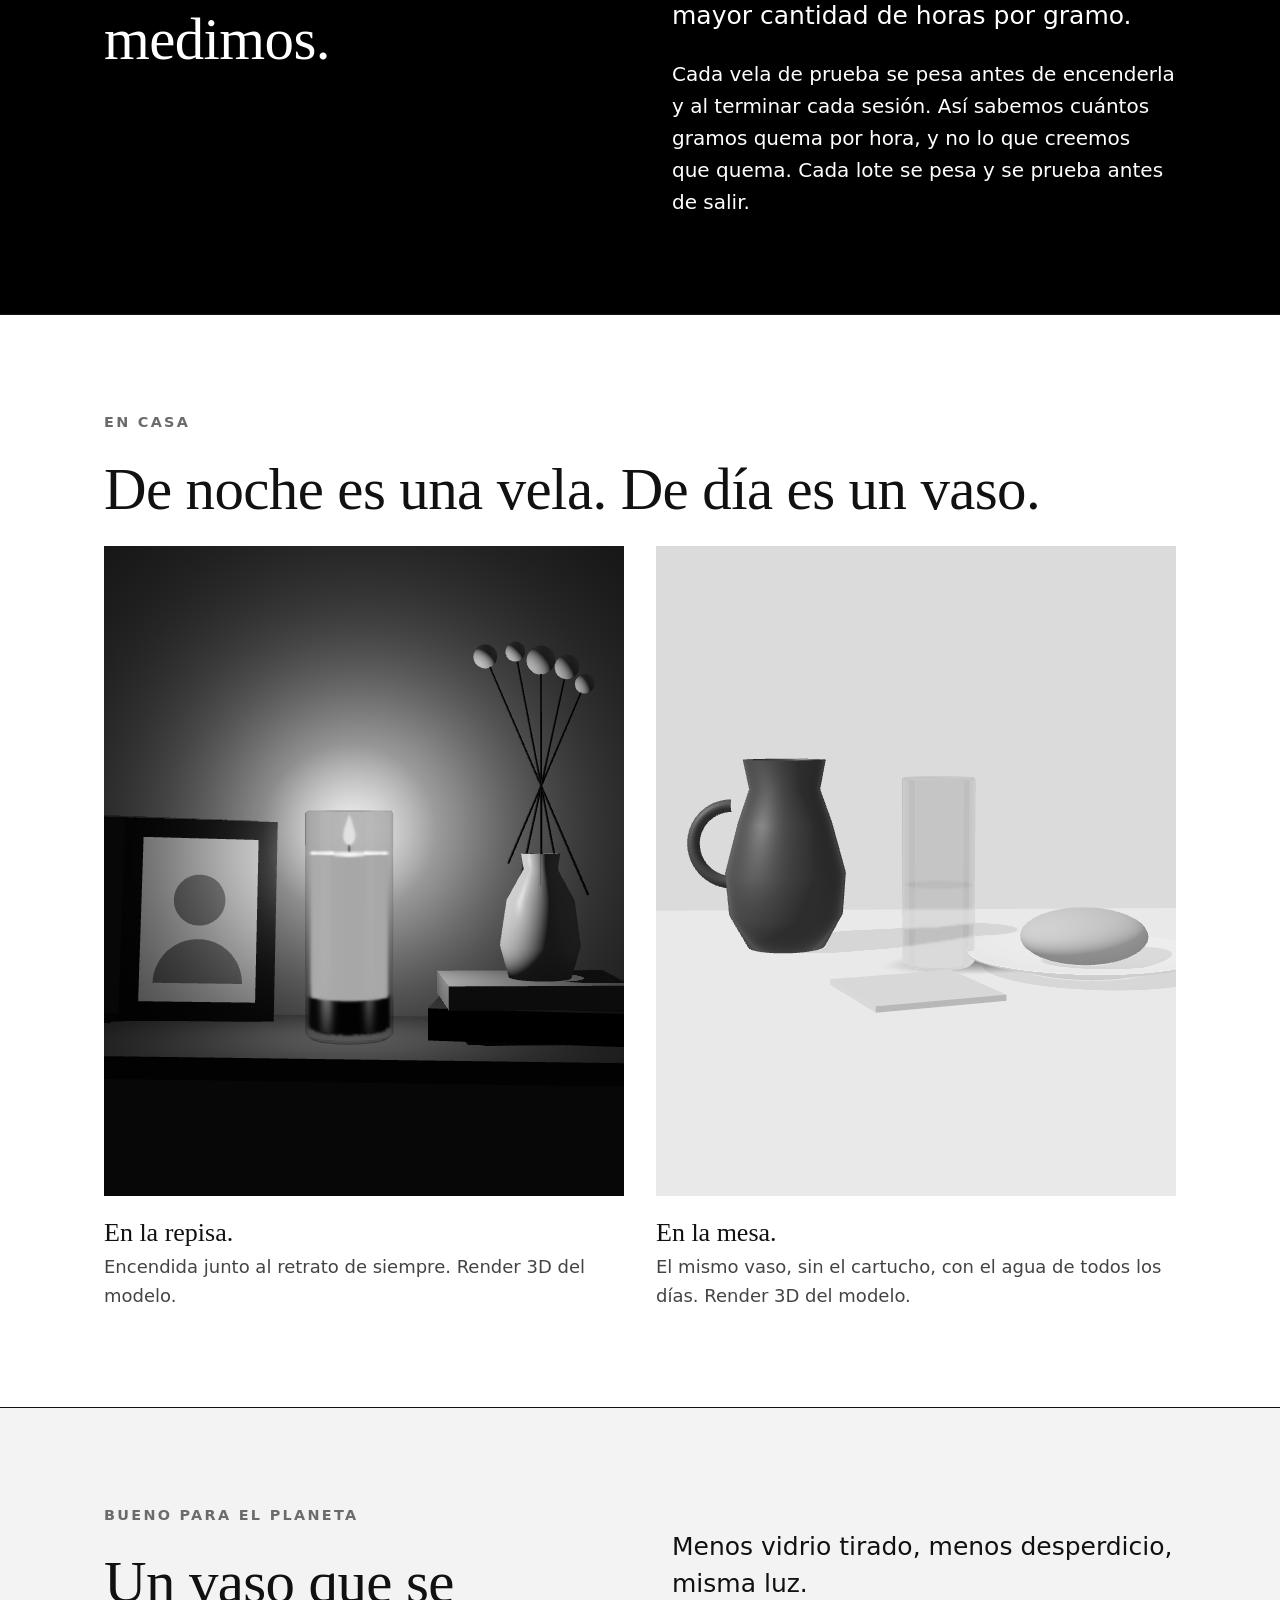
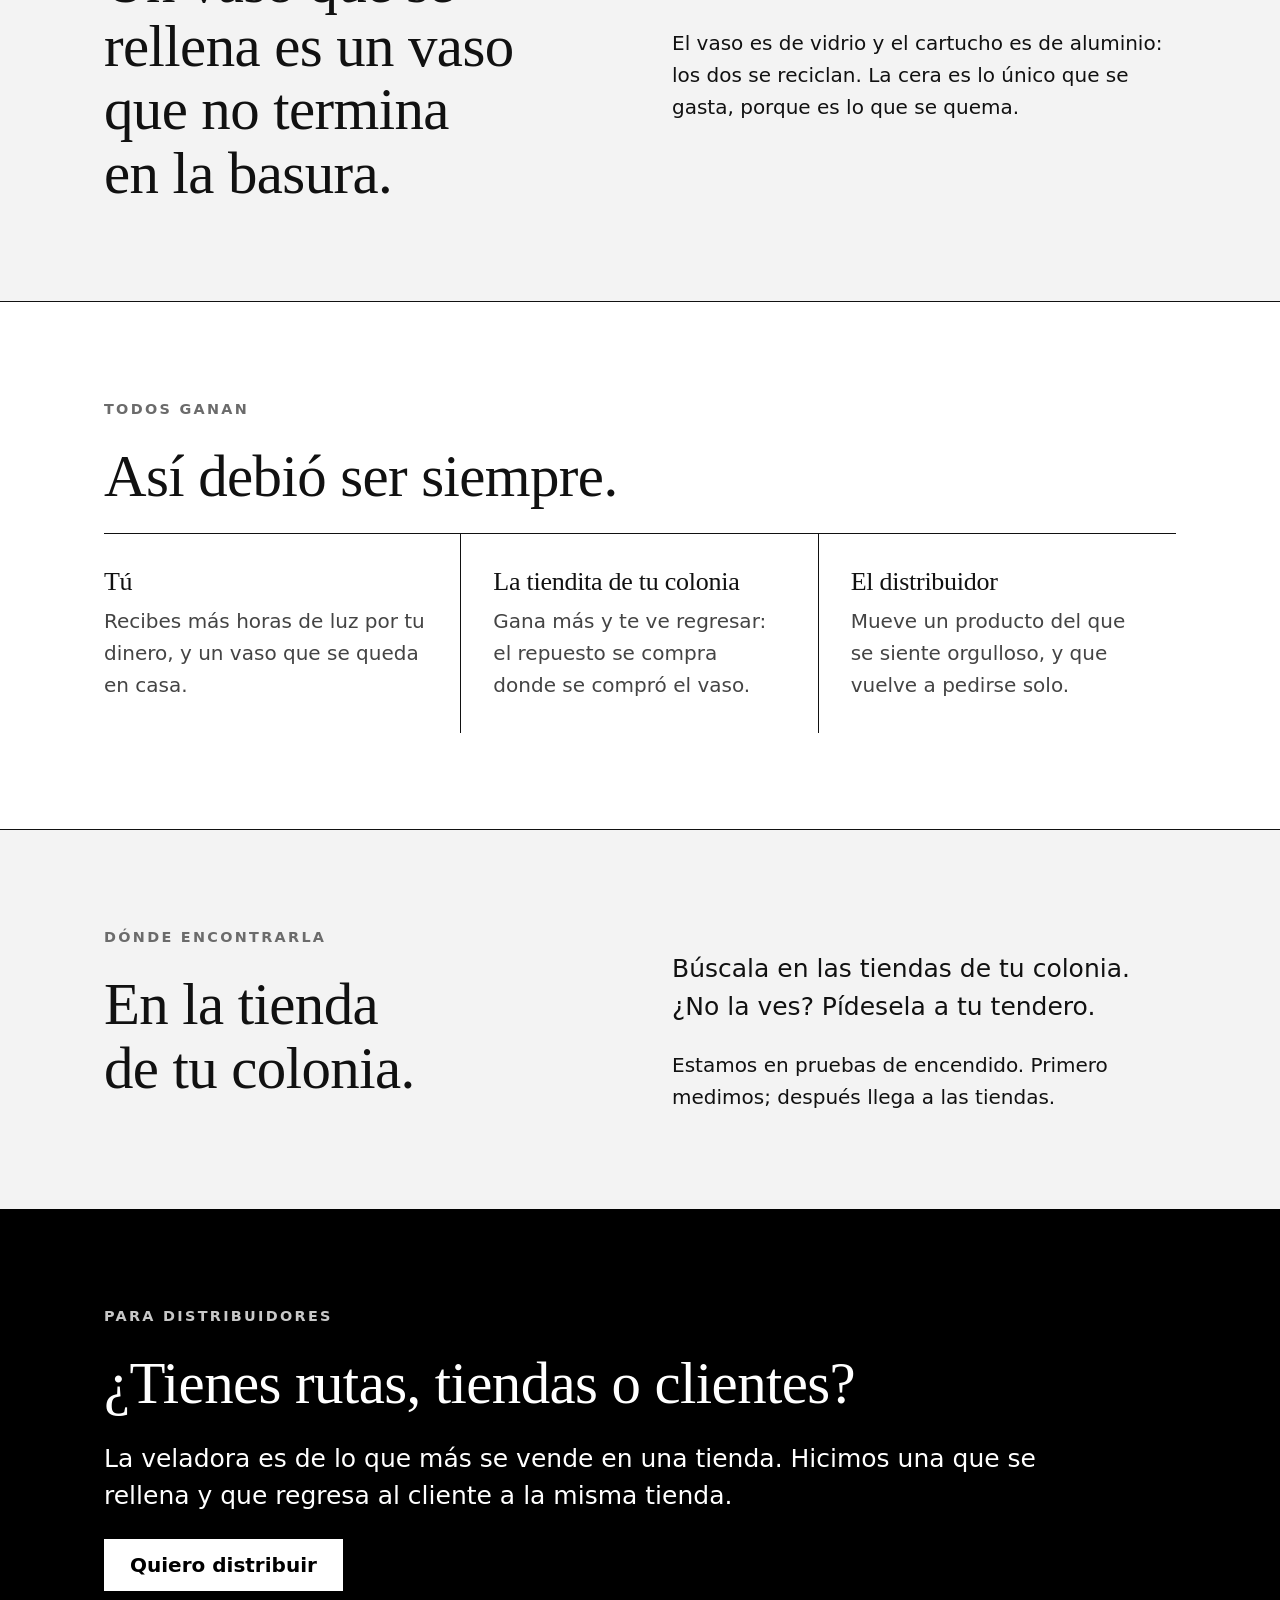
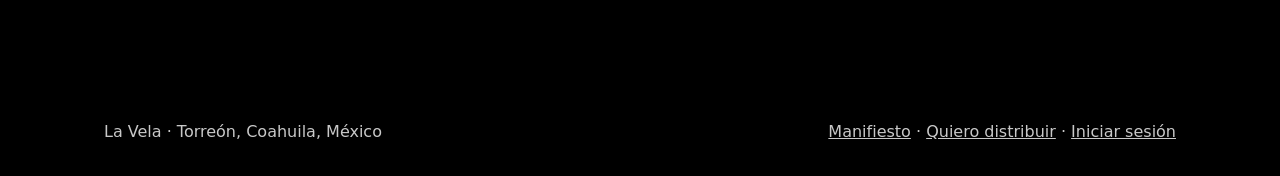
==== commit ece1aa26: "Página Modelo: el modelo de negocio explicado con los números del Excel - sitio/modelo.html: costo, " ====
--- a/sitio/index.html
+++ b/sitio/index.html
@@ -28,8 +28,8 @@
     <nav aria-label="Secciones">
       <a href="#como">Cómo funciona</a>
       <a href="#cartucho">El cartucho</a>
-      <a href="#casa">En casa</a>
       <a href="/manifiesto">Manifiesto</a>
+      <a href="/modelo">Modelo</a>
       <a class="siempre" href="/distribuir">Distribuir</a>
       <a class="siempre entrar" href="/entrar" aria-label="Iniciar sesión" title="Iniciar sesión"><svg viewBox="0 0 24 24" aria-hidden="true"><circle cx="12" cy="8" r="4.2" fill="none" stroke="currentColor" stroke-width="1.8"/><path d="M3.500 21c.8-4.400 4.300-6.800 8.500-6.800s7.700 2.400 8.500 6.800" fill="none" stroke="currentColor" stroke-width="1.800" stroke-linecap="round"/></svg></a>
     </nav>
--- a/sitio/estilos.css
+++ b/sitio/estilos.css
@@ -205,3 +205,73 @@
 .tarjeta .boton { width: 100%; }
 .tarjeta .aviso { min-height: 1.4em; }
 /* RLR */
+
+/* ───── RLR · página Modelo: tablas, cifras, barras y reparto del peso ───── */
+.modelo .seccion > .caja > p:not(.etiqueta):not(.grande) { color: var(--gris-700); }
+.modelo .negra .caja p:not(.etiqueta) { color: var(--gris-300); }
+.modelo .negra .caja p b { color: var(--blanco); }
+.modelo p b { color: var(--tinta); }
+.modelo .inicio h1 { font-size: clamp(2.3rem, 6vw, 4.2rem); max-width: 16ch; }
+.modelo .dicho .aviso { max-width: 56ch; }
+
+.tabla-caja { overflow-x: auto; margin-top: var(--e4) !important; -webkit-overflow-scrolling: touch; }
+.tabla { width: 100%; border-collapse: collapse; font-size: 0.9rem; font-variant-numeric: tabular-nums; }
+.tabla th, .tabla td { padding: 14px 16px 14px 0; border-bottom: 1px solid var(--gris-300); text-align: right; vertical-align: top; white-space: nowrap; }
+.tabla th:first-child, .tabla td:first-child { text-align: left; white-space: normal; min-width: 11em; }
+.tabla thead th { border-bottom: var(--linea); font-size: 0.72rem; letter-spacing: 0.1em; text-transform: uppercase; color: var(--gris-500); font-weight: 600; white-space: normal; vertical-align: bottom; }
+.tabla tbody th { font-weight: 600; }
+.tabla td:nth-child(2):not(:last-child) { white-space: normal; }
+.tabla small { display: block; font-weight: 400; color: var(--gris-500); font-size: 0.8rem; }
+.tabla.fin td:nth-child(2) { white-space: nowrap; }
+.tabla tbody tr:last-child th, .tabla tbody tr:last-child td { border-bottom: var(--linea); }
+
+.cifras { display: grid; gap: 0; margin-top: var(--e4) !important; border-top: var(--linea); }
+.cifras > div { padding: var(--e3) 0; border-bottom: var(--linea); }
+.cifras b { display: block; font-family: var(--titulos); font-weight: 400; font-size: clamp(2.2rem, 5vw, 3.2rem); line-height: 1; color: var(--tinta); }
+.cifras span { display: block; margin-top: var(--e1); font-weight: 600; }
+.cifras small { display: block; margin-top: 4px; font-size: 0.85rem; color: var(--gris-700); }
+@media (min-width: 900px) {
+  .cifras { grid-template-columns: repeat(auto-fit, minmax(0, 1fr)); grid-auto-flow: column; }
+  .cifras > div { padding: var(--e3) var(--e3) var(--e3) 0; border-bottom: var(--linea); border-right: 1px solid var(--gris-300); }
+  .cifras > div + div { padding-left: var(--e3); }
+  .cifras > div:last-child { border-right: 0; }
+}
+
+.barras { list-style: none; margin: var(--e4) 0 0 !important; padding: 0; border-top: var(--linea); }
+.barras li { display: grid; grid-template-columns: minmax(0, 1.1fr) minmax(0, 1fr) 6.5em; gap: var(--e2); align-items: center; padding: 12px 0; border-bottom: 1px solid var(--gris-300); font-size: 0.95rem; }
+.barras small { display: block; font-size: 0.8rem; color: var(--gris-500); }
+.b-pista i { display: block; height: 14px; background: var(--tinta); min-width: 2px; }
+.b-valor { text-align: right; font-variant-numeric: tabular-nums; }
+.barras .b-total { border-bottom: var(--linea); font-weight: 700; font-size: 1.05rem; }
+@media (max-width: 600px) { .barras li { grid-template-columns: minmax(0, 1fr) 5.5em; } .b-pista { grid-column: 1 / -1; order: 3; } .b-total .b-pista { display: none; } }
+
+.pesos { display: grid; gap: var(--e4); margin-top: var(--e4) !important; }
+@media (min-width: 900px) { .pesos { grid-template-columns: 1fr 1fr; gap: var(--e6); } }
+.peso { margin: 0; }
+.peso figcaption { font-family: var(--titulos); font-size: 1.3rem; margin-bottom: var(--e2); }
+.peso-barra { display: flex; height: 56px; border: 2px solid var(--tinta); }
+.peso-barra i { display: block; height: 100%; border-right: 2px solid var(--tinta); }
+.peso-barra i:last-child { border-right: 0; }
+.s0 { background: var(--tinta); } .s1 { background: #5a5a5a; } .s2 { background: #9a9a9a; } .s3 { background: #dcdcdc; }
+.s4 { background: var(--blanco); background-image: repeating-linear-gradient(45deg, var(--tinta) 0 2px, transparent 2px 7px); }
+.peso-ley { list-style: none; margin: var(--e2) 0 0; padding: 0; font-size: 0.9rem; }
+.peso-ley li { display: grid; grid-template-columns: 18px 1fr auto 3em; gap: 10px; align-items: center; padding: 7px 0; border-bottom: 1px solid var(--gris-300); }
+.peso-ley i { width: 18px; height: 18px; border: 1px solid var(--tinta); }
+.peso-ley b { font-variant-numeric: tabular-nums; }
+.peso-ley em { font-style: normal; color: var(--gris-500); text-align: right; }
+.peso-ley li:last-child { font-weight: 700; border-bottom: var(--linea); }
+
+.grafica { margin: var(--e4) 0 0 !important; }
+.grafica svg { display: block; width: 100%; height: auto; background: var(--blanco); border: 1px solid var(--gris-300); }
+.grafica text { font: 11px var(--texto); fill: #444; }
+.grafica figcaption { display: flex; flex-wrap: wrap; gap: var(--e1) var(--e3); margin-top: var(--e2); font-size: 0.85rem; color: var(--gris-700); }
+.grafica figcaption i { display: inline-block; width: 22px; height: 12px; margin-right: 8px; vertical-align: -1px; }
+.g-ing { background: var(--gris-300); } .g-eb { height: 3px !important; background: var(--tinta); vertical-align: 4px !important; }
+@media (min-width: 900px) { .pasos.cinco { grid-template-columns: repeat(5, 1fr); gap: var(--e3); } }
+/* RLR */
+@media (max-width: 600px) {
+  .tabla { font-size: 0.8rem; }
+  .tabla th, .tabla td { padding: 12px 10px 12px 0; }
+  .tabla th:first-child, .tabla td:first-child { min-width: 7.5em; }
+  .tabla thead th { font-size: 0.62rem; letter-spacing: 0.06em; }
+}
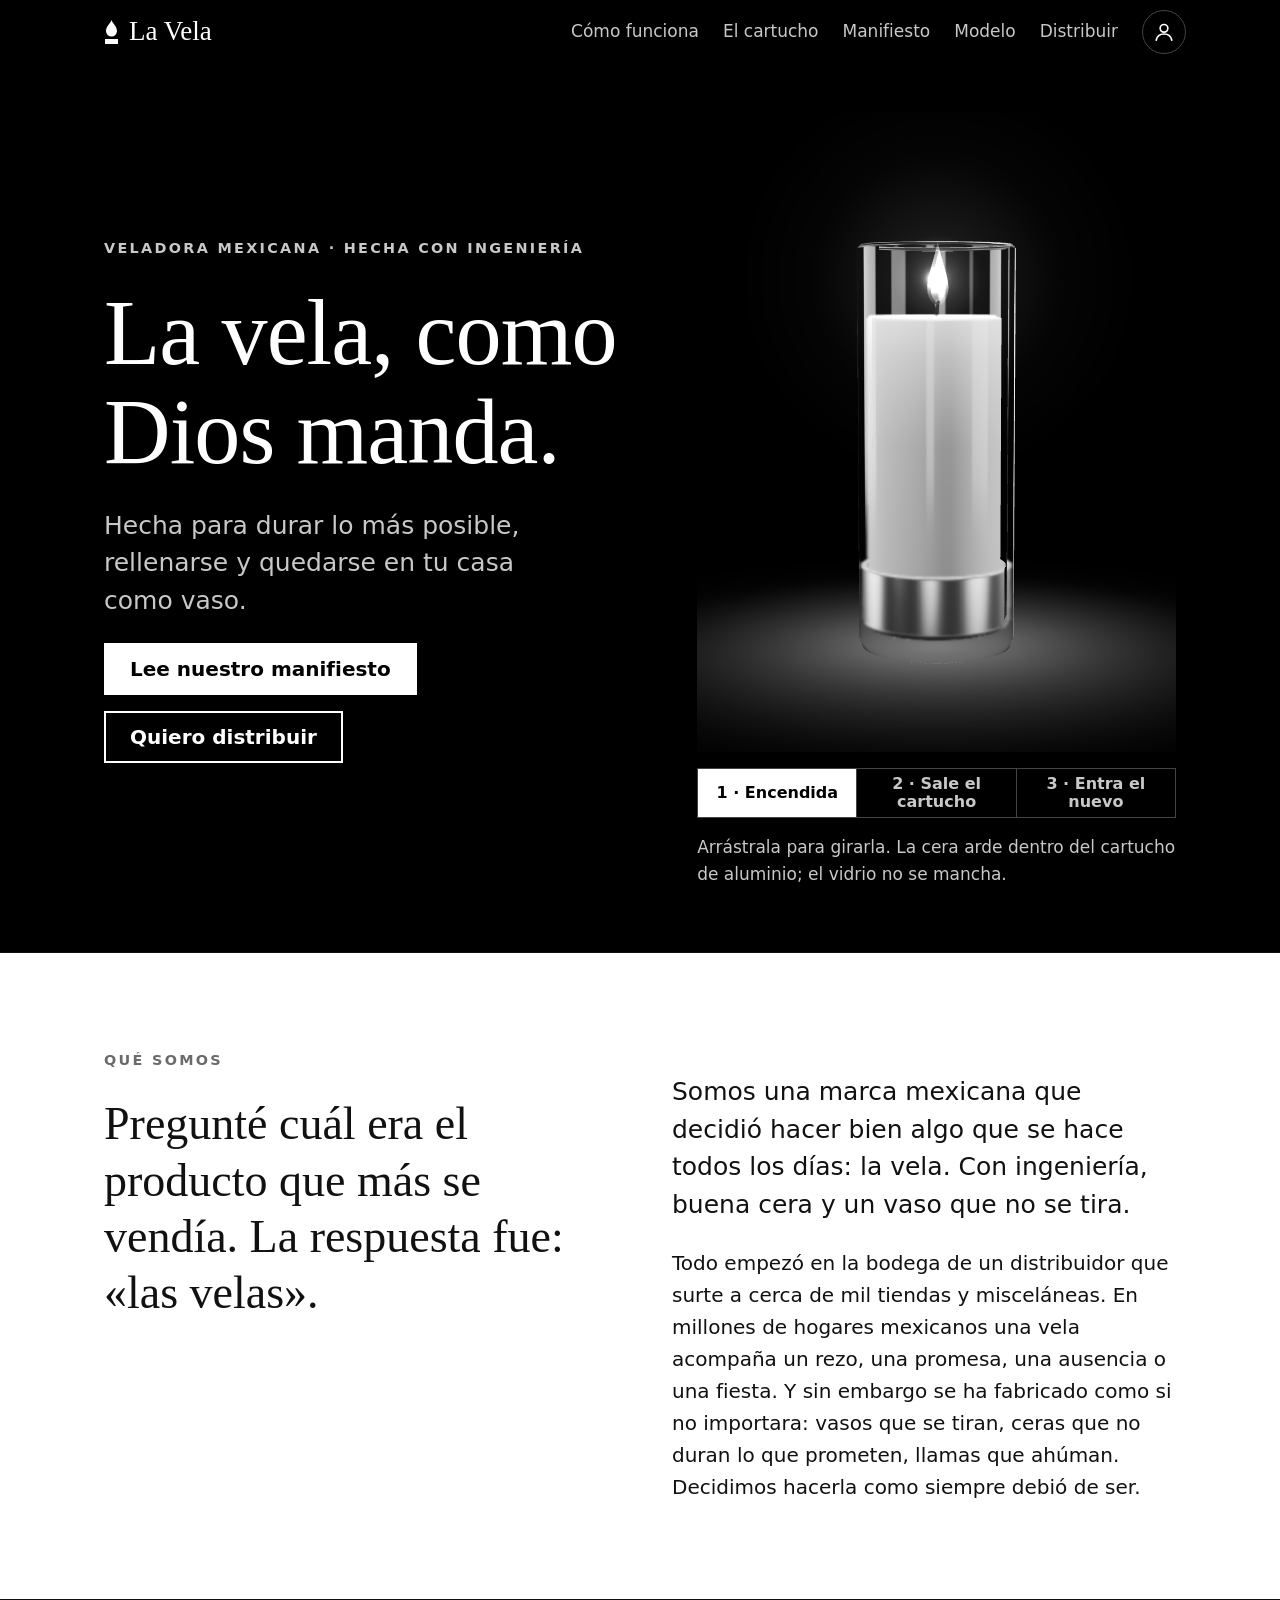
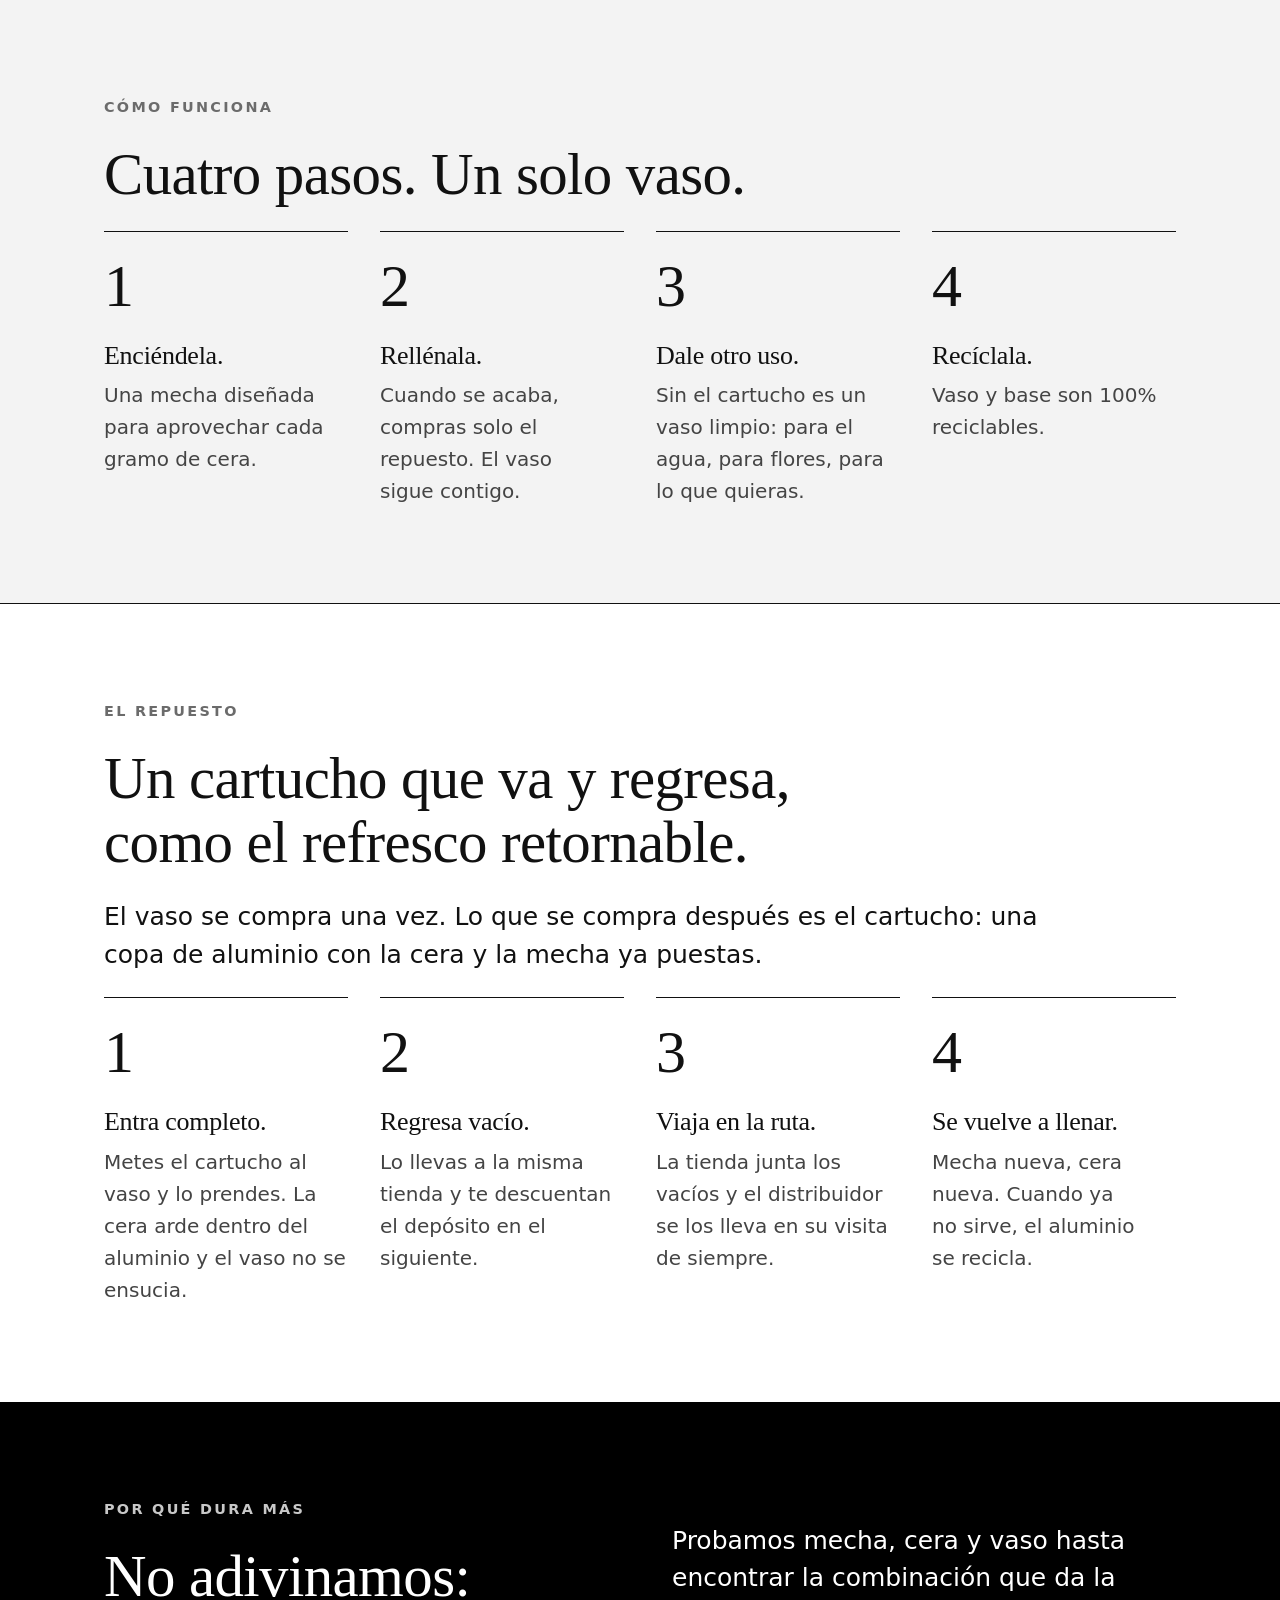
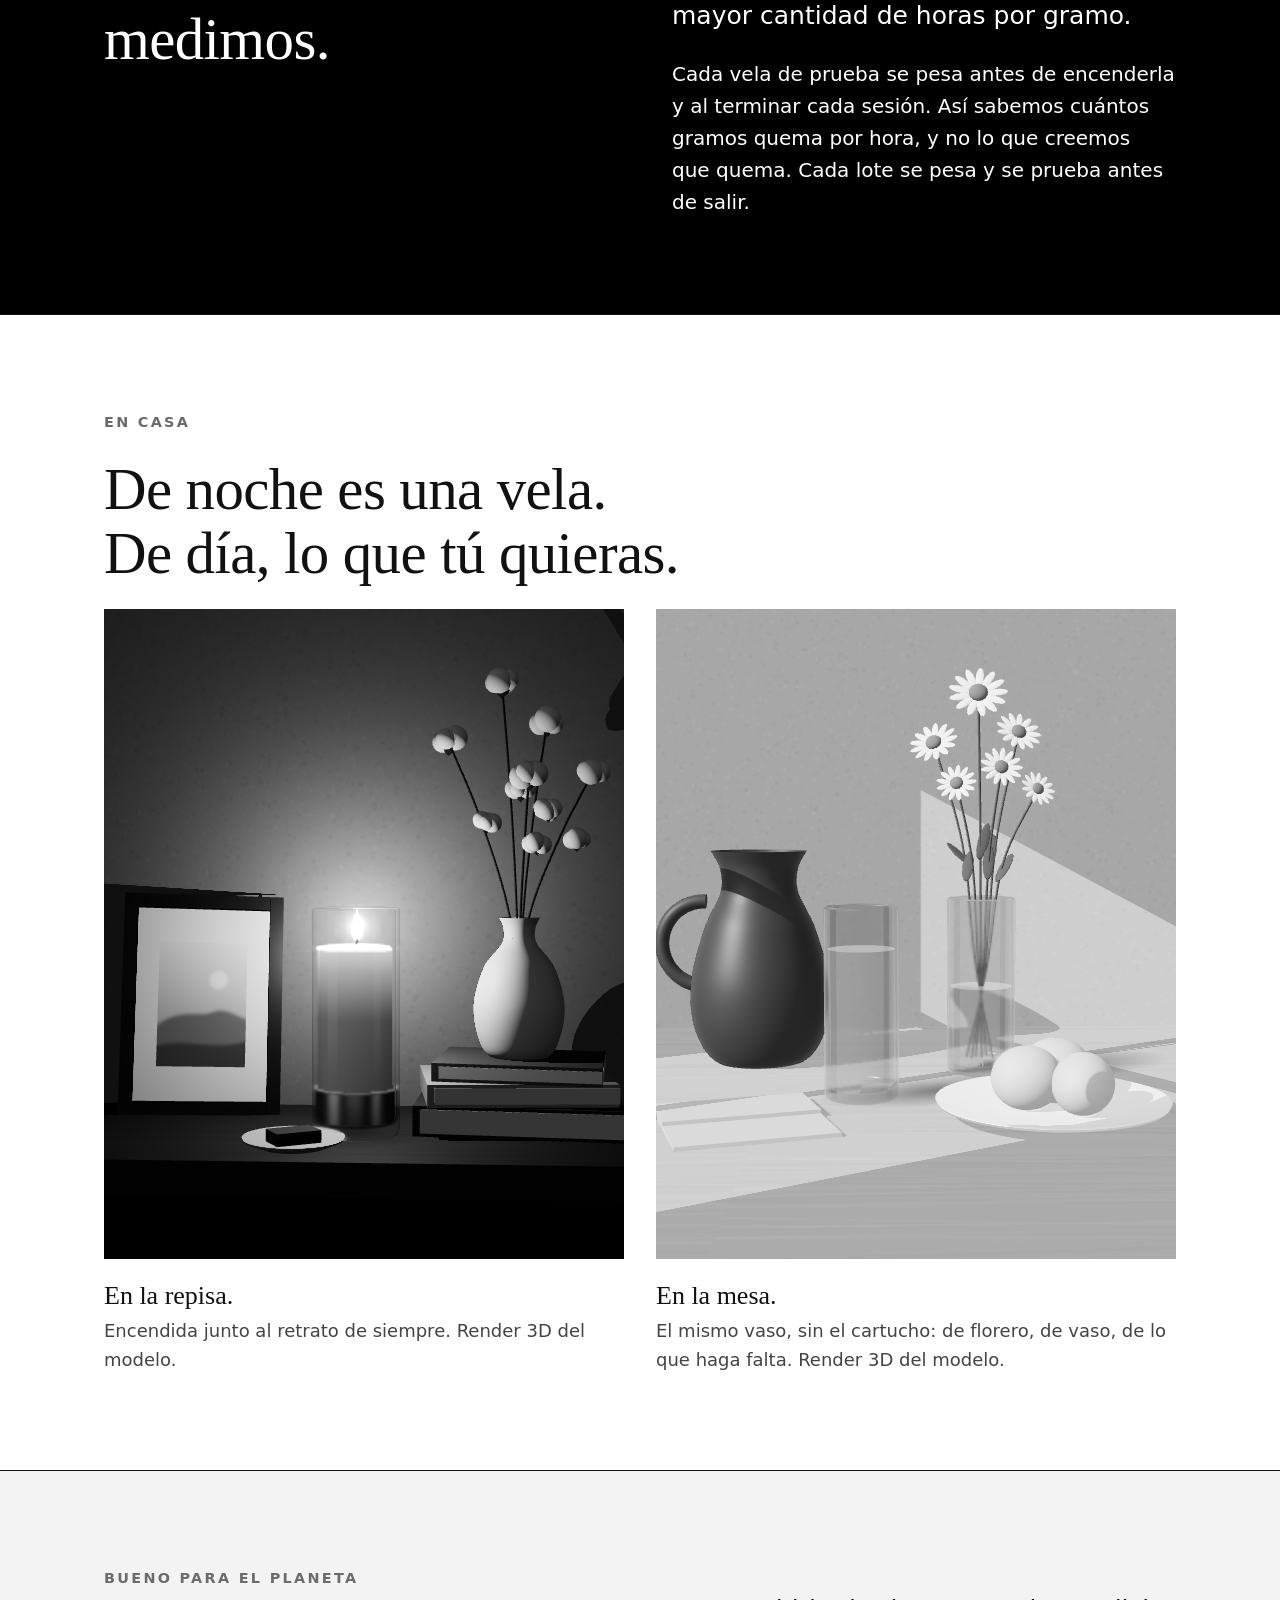
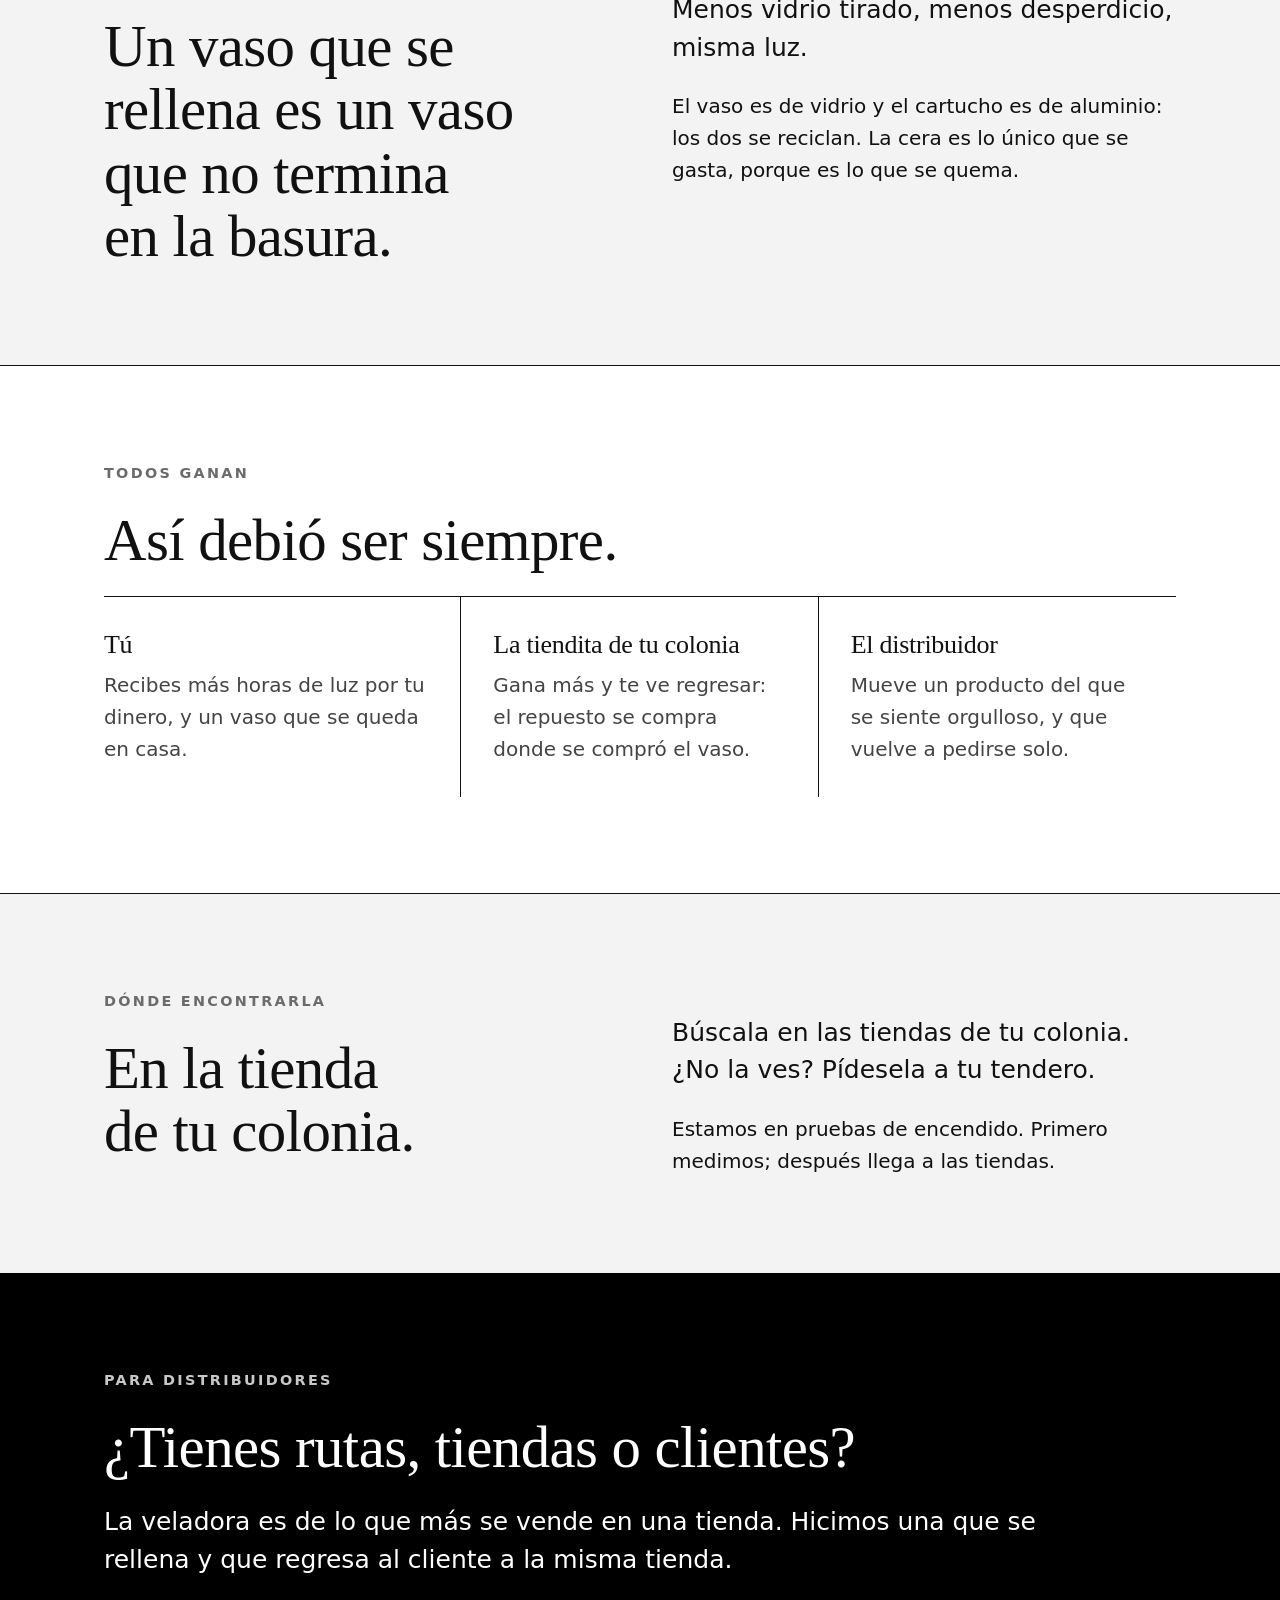
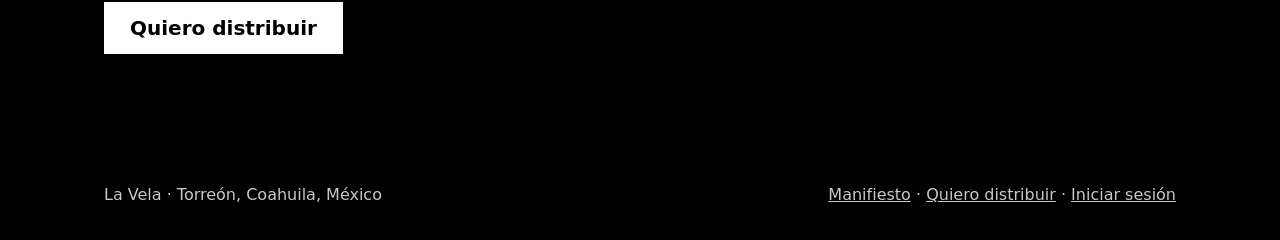
==== commit ec57a376: "Excel v2, paso 3 «Entra el nuevo» y renders con más detalle - modelo/La_Vela_Modelo_de_Negocio_v2.xl" ====
--- a/sitio/index.html
+++ b/sitio/index.html
@@ -54,7 +54,7 @@
       <div class="estados" role="group" aria-label="Ver la vela">
         <button type="button" data-estado="encendida" aria-pressed="true">1 · Encendida</button>
         <button type="button" data-estado="cartucho" aria-pressed="false">2 · Sale el cartucho</button>
-        <button type="button" data-estado="vaso" aria-pressed="false">3 · Vaso de agua</button>
+        <button type="button" data-estado="nuevo" aria-pressed="false">3 · Entra el nuevo</button>
       </div>
       <p class="pie-escena" id="pie-escena" aria-live="polite"></p>
     </div>
@@ -81,7 +81,7 @@
     <ol class="pasos">
       <li><span class="n">1</span><div><h3>Enciéndela.</h3><p>Una mecha diseñada para aprovechar cada gramo de cera.</p></div></li>
       <li><span class="n">2</span><div><h3>Rellénala.</h3><p>Cuando se acaba, compras solo el repuesto. El vaso sigue contigo.</p></div></li>
-      <li><span class="n">3</span><div><h3>Úsala de vaso.</h3><p>Cuando decidas, se queda en tu mesa para el agua de todos los días.</p></div></li>
+      <li><span class="n">3</span><div><h3>Dale otro uso.</h3><p>Sin el cartucho es un vaso limpio: para el agua, para flores, para lo que quieras.</p></div></li>
       <li><span class="n">4</span><div><h3>Recíclala.</h3><p>Vaso y base son 100% reciclables.</p></div></li>
     </ol>
   </div>
@@ -118,15 +118,15 @@
 <section class="seccion" id="casa">
   <div class="caja">
     <p class="etiqueta">En casa</p>
-    <h2>De noche es una vela. De día es un vaso.</h2>
+    <h2>De noche es una vela. De día, lo que tú quieras.</h2>
     <div class="casas">
       <figure>
-        <canvas id="repisa" role="img" aria-label="Render: la vela encendida sobre una repisa, de noche, junto a un retrato enmarcado, unos libros y un florero."></canvas>
+        <canvas id="repisa" role="img" aria-label="Render: la vela encendida sobre una repisa de madera, de noche, junto a un retrato enmarcado, unos libros y un florero con ramas de algodón."></canvas>
         <figcaption><b>En la repisa.</b>Encendida junto al retrato de siempre. Render 3D del modelo.</figcaption>
       </figure>
       <figure>
-        <canvas id="mesa" role="img" aria-label="Render: el mismo vaso, ya sin cartucho y lleno de agua, sobre la mesa de día, junto a una jarra y un plato con pan."></canvas>
-        <figcaption><b>En la mesa.</b>El mismo vaso, sin el cartucho, con el agua de todos los días. Render 3D del modelo.</figcaption>
+        <canvas id="mesa" role="img" aria-label="Render: el mismo vaso, ya sin cartucho, sobre la mesa de día: uno como florero con flores de campo y otro con agua, junto a una jarra y un plato con limones."></canvas>
+        <figcaption><b>En la mesa.</b>El mismo vaso, sin el cartucho: de florero, de vaso, de lo que haga falta. Render 3D del modelo.</figcaption>
       </figure>
     </div>
   </div>
@@ -195,7 +195,7 @@
 const PIES = {
   encendida: 'Arrástrala para girarla. La cera arde dentro del cartucho de aluminio; el vidrio no se mancha.',
   cartucho: 'Cuando se acaba, el cartucho sale completo y regresa a la tienda. Entra uno nuevo.',
-  vaso: 'Sin el cartucho, es un vaso limpio: el de agua de todos los días.',
+  nuevo: 'Entra un cartucho nuevo en el mismo vaso y vuelve a encender. El vacío regresa a la tienda.',
 };
 const pie = document.getElementById('pie-escena');
 const botones = [...document.querySelectorAll('.estados button')];
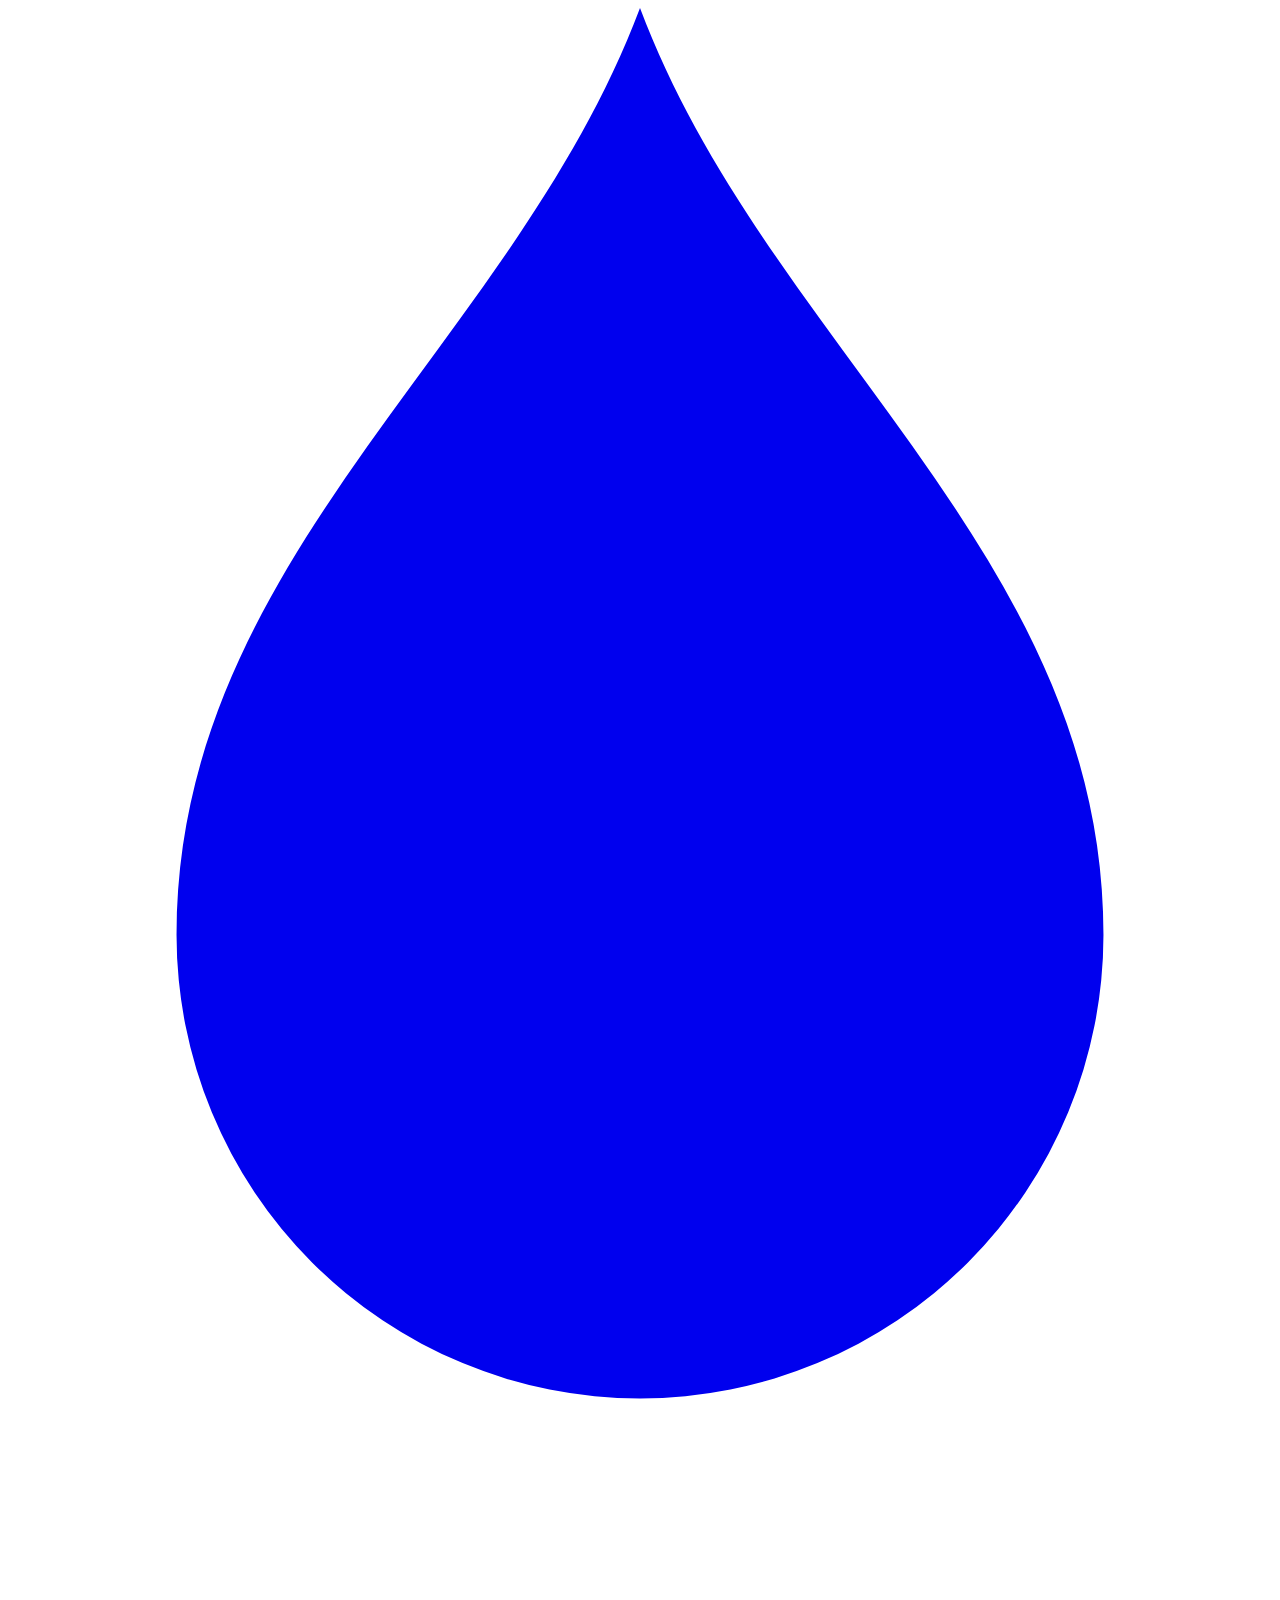
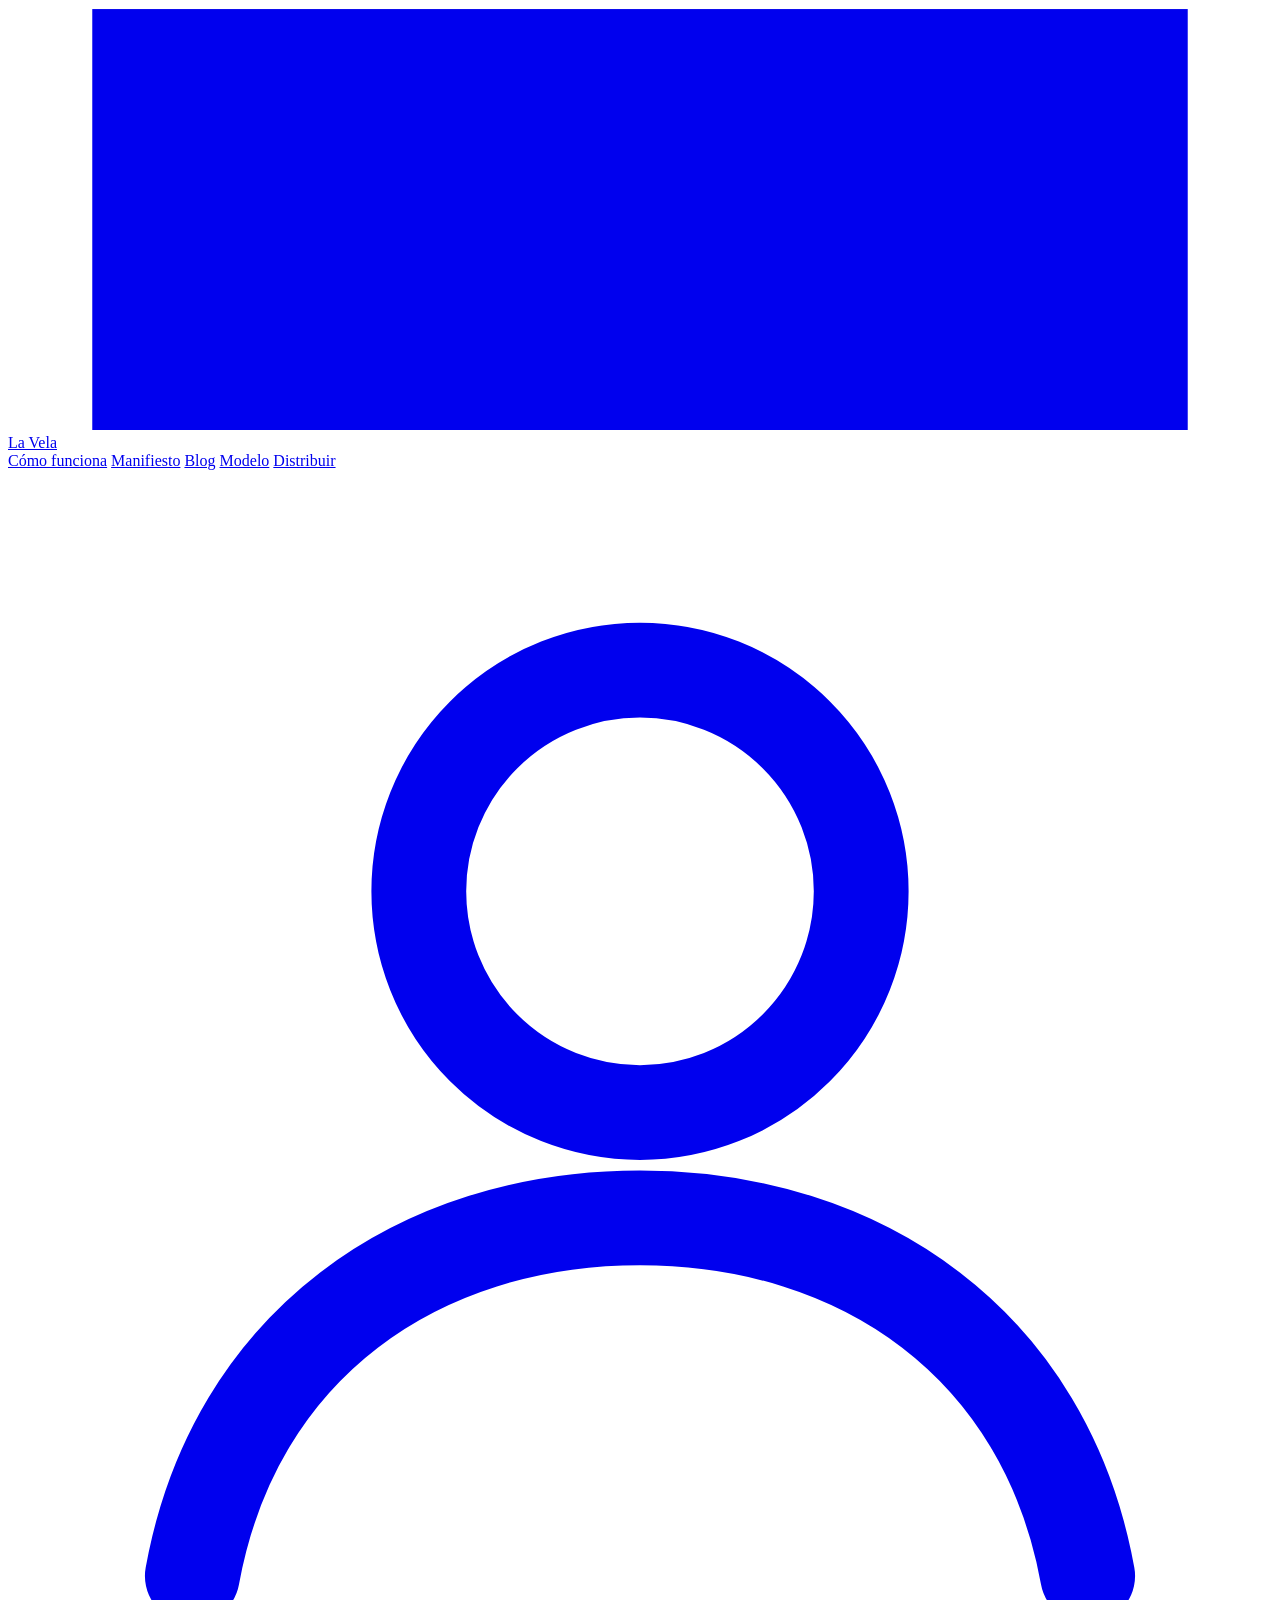
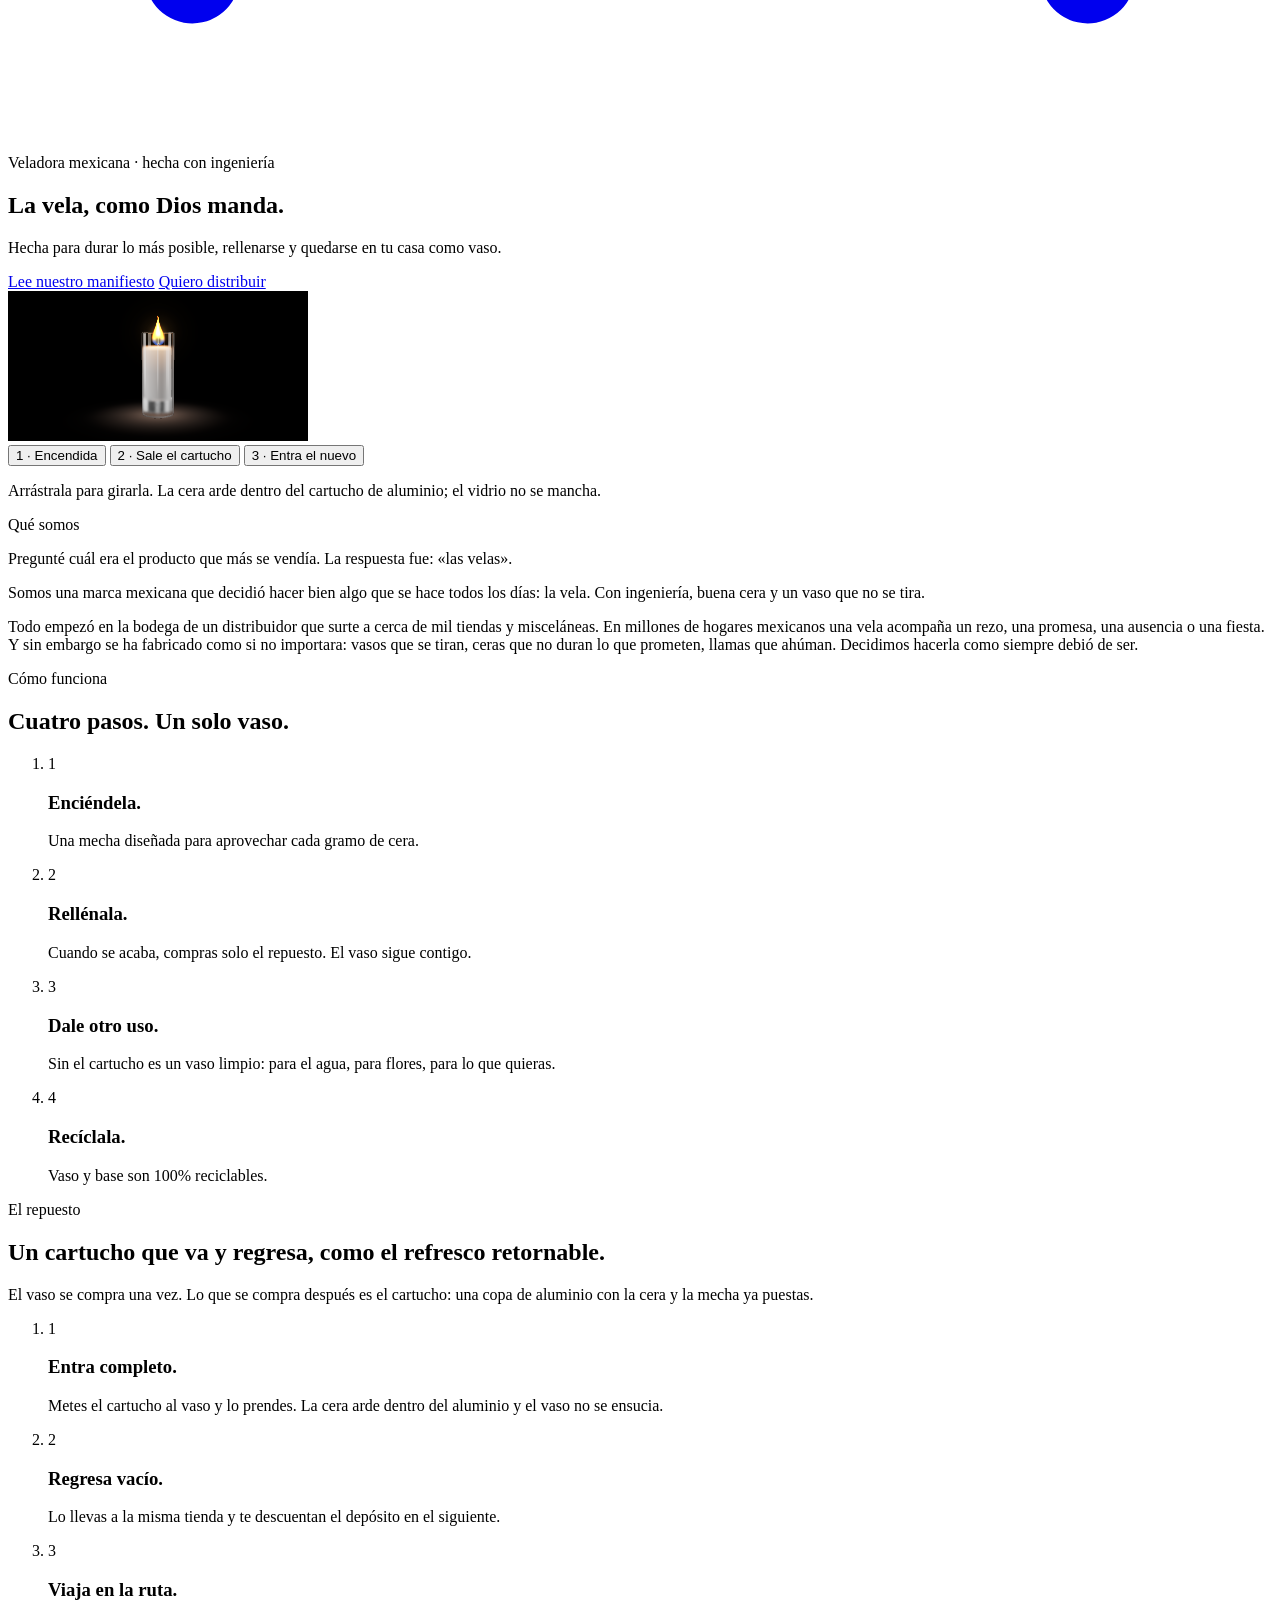
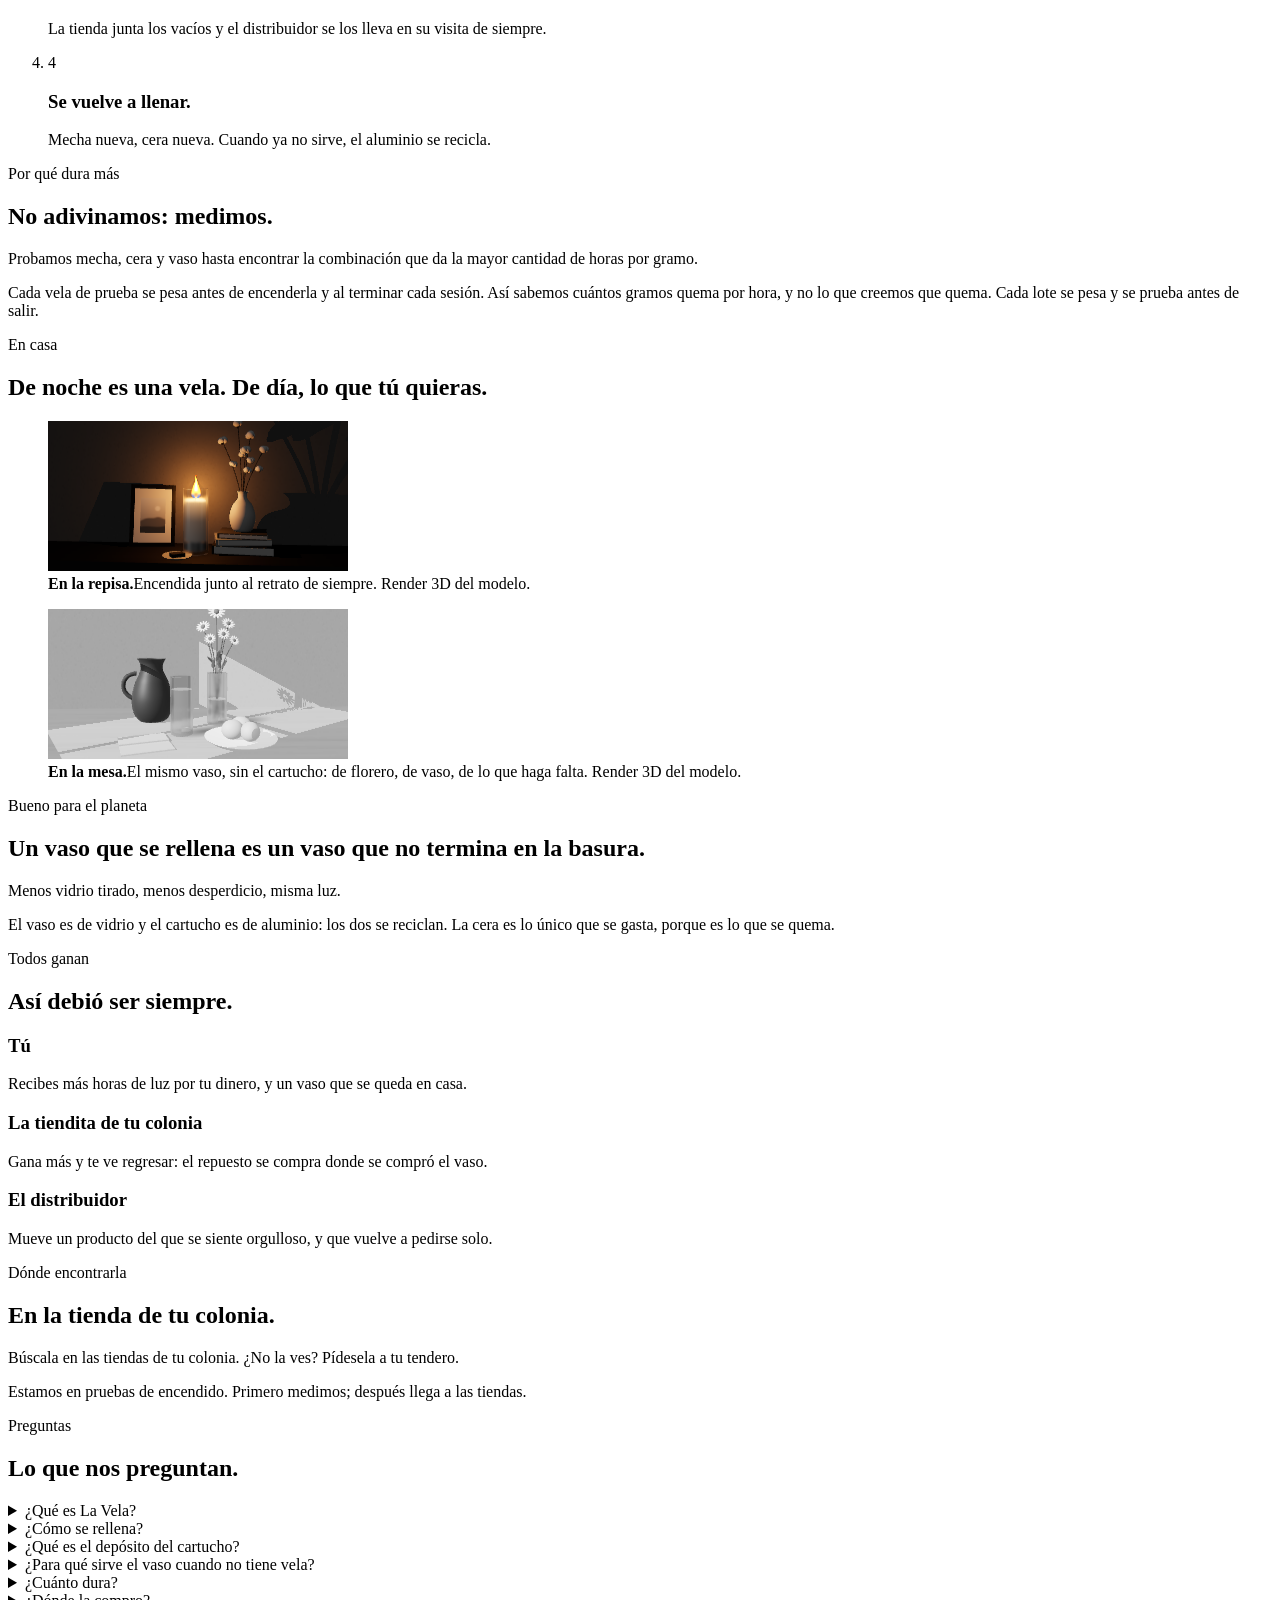
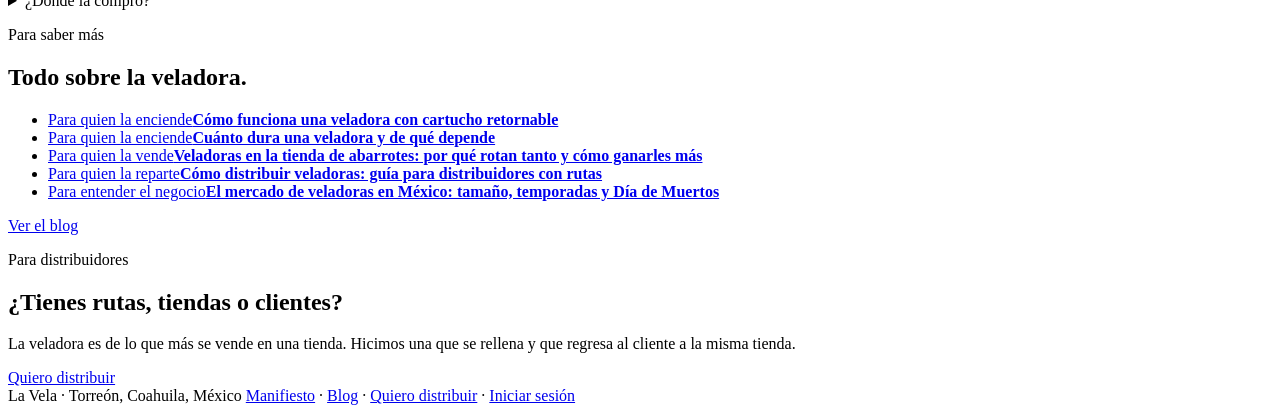
==== commit b9db7521: "Lumbre a color, hojas PDF, blog y SEO, Excel v3 con protección y expansión - vela3d.js: flama pintad" ====
--- a/sitio/index.html
+++ b/sitio/index.html
@@ -4,34 +4,46 @@
 <head>
 <meta charset="utf-8">
 <meta name="viewport" content="width=device-width, initial-scale=1">
-<title>La Vela, como Dios manda</title>
-<meta name="description" content="Una veladora mexicana hecha con ingeniería: diseñada para durar lo más posible, se rellena con un cartucho retornable y el vaso se queda en tu casa como vaso.">
+<title>La Vela · Veladora con cartucho retornable, como Dios manda</title>
+<meta name="description" content="Veladora mexicana hecha con ingeniería: diseñada para durar lo más posible, se rellena con un cartucho retornable y el vaso se queda en tu casa.">
 <meta name="author" content="Ricardo López Reyero">
+<meta name="robots" content="index, follow, max-image-preview:large">
 <meta name="theme-color" content="#000000">
-<meta property="og:title" content="La Vela, como Dios manda">
-<meta property="og:description" content="Hecha para durar lo más posible, rellenarse y quedarse en tu casa como vaso.">
+<link rel="canonical" href="https://vela.capitaltorreon.com/">
+<meta property="og:site_name" content="La Vela">
+<meta property="og:locale" content="es_MX">
 <meta property="og:type" content="website">
+<meta property="og:title" content="La Vela · Veladora con cartucho retornable, como Dios manda">
+<meta property="og:description" content="Veladora mexicana hecha con ingeniería: diseñada para durar lo más posible, se rellena con un cartucho retornable y el vaso se queda en tu casa.">
 <meta property="og:url" content="https://vela.capitaltorreon.com/">
-<link rel="canonical" href="https://vela.capitaltorreon.com/">
+<meta property="og:image" content="https://vela.capitaltorreon.com/og/inicio.jpg">
+<meta property="og:image:width" content="1200">
+<meta property="og:image:height" content="630">
+<meta property="og:image:alt" content="La Vela · Veladora con cartucho retornable, como Dios manda">
+<meta name="twitter:card" content="summary_large_image">
+<meta name="twitter:title" content="La Vela · Veladora con cartucho retornable, como Dios manda">
+<meta name="twitter:description" content="Veladora mexicana hecha con ingeniería: diseñada para durar lo más posible, se rellena con un cartucho retornable y el vaso se queda en tu casa.">
+<meta name="twitter:image" content="https://vela.capitaltorreon.com/og/inicio.jpg">
 <link rel="icon" href="/favicon.svg" type="image/svg+xml">
-<link rel="stylesheet" href="estilos.css">
-<link rel="modulepreload" href="vendor/three.module.min.js">
+<link rel="stylesheet" href="/estilos.css">
+<link rel="modulepreload" href="/vendor/three.module.min.js">
+<script type="application/ld+json">{"@context": "https://schema.org", "@graph": [{"@type": "Organization", "@id": "https://vela.capitaltorreon.com/#organizacion", "name": "La Vela", "url": "https://vela.capitaltorreon.com/", "slogan": "La vela, como Dios manda", "logo": "https://vela.capitaltorreon.com/og/inicio.jpg", "founder": {"@type": "Person", "name": "Ricardo López Reyero"}, "address": {"@type": "PostalAddress", "addressLocality": "Torreón", "addressRegion": "Coahuila", "addressCountry": "MX"}}, {"@type": "WebSite", "@id": "https://vela.capitaltorreon.com/#sitio", "url": "https://vela.capitaltorreon.com/", "name": "La Vela", "inLanguage": "es-MX", "publisher": {"@id": "https://vela.capitaltorreon.com/#organizacion"}}, {"@type": "FAQPage", "mainEntity": [{"@type": "Question", "name": "¿Qué es La Vela?", "acceptedAnswer": {"@type": "Answer", "text": "Una veladora mexicana hecha con ingeniería: un vaso de vidrio que se queda en tu casa y un cartucho de aluminio, con la cera y la mecha, que se cambia cuando se acaba."}}, {"@type": "Question", "name": "¿Cómo se rellena?", "acceptedAnswer": {"@type": "Answer", "text": "No se rellena en casa. Sacas el cartucho vacío, lo llevas a la tienda donde lo compraste y te llevas uno lleno. El vacío regresa a la planta y ahí se vuelve a llenar."}}, {"@type": "Question", "name": "¿Qué es el depósito del cartucho?", "acceptedAnswer": {"@type": "Answer", "text": "Una cantidad pequeña que pagas por el cartucho, como con el envase de refresco retornable. Te la descuentan cuando regresas el vacío a la misma tienda."}}, {"@type": "Question", "name": "¿Para qué sirve el vaso cuando no tiene vela?", "acceptedAnswer": {"@type": "Answer", "text": "Para lo que quieras. La cera arde dentro del cartucho y no toca el vidrio, así que el vaso queda limpio: sirve de vaso para el agua, de florero o de lapicero."}}, {"@type": "Question", "name": "¿Cuánto dura?", "acceptedAnswer": {"@type": "Answer", "text": "Estamos en pruebas de encendido: pesamos cada vela antes y después de cada sesión para saber cuántos gramos quema por hora. No prometemos un número de horas hasta haberlo comprobado."}}, {"@type": "Question", "name": "¿Dónde la compro?", "acceptedAnswer": {"@type": "Answer", "text": "Va a llegar a tiendas y misceláneas a través de distribuidores con rutas. Si tienes rutas o tiendas, puedes llenar la solicitud para distribuir."}}]}]}</script>
 </head>
 <body>
 
 <header class="barra">
   <div class="caja">
     <a class="marca" href="/" aria-label="La Vela, inicio">
-      <svg viewBox="0 0 15 24" aria-hidden="true"><path fill="currentColor" d="M7.5 0C9 4 13 6.5 13 11a5.5 5.5 0 0 1-11 0C2 6.500 6 4 7.500 0Z"/><rect fill="currentColor" x="1" y="19" width="13" height="5"/></svg>
+      <svg viewBox="0 0 15 24" aria-hidden="true"><path fill="currentColor" d="M7.5 0C9 4 13 6.5 13 11a5.5 5.5 0 0 1-11 0C2 6.5 6 4 7.5 0Z"/><rect fill="currentColor" x="1" y="19" width="13" height="5"/></svg>
       La Vela
     </a>
     <nav aria-label="Secciones">
       <a href="#como">Cómo funciona</a>
-      <a href="#cartucho">El cartucho</a>
       <a href="/manifiesto">Manifiesto</a>
+      <a href="/blog">Blog</a>
       <a href="/modelo">Modelo</a>
       <a class="siempre" href="/distribuir">Distribuir</a>
-      <a class="siempre entrar" href="/entrar" aria-label="Iniciar sesión" title="Iniciar sesión"><svg viewBox="0 0 24 24" aria-hidden="true"><circle cx="12" cy="8" r="4.2" fill="none" stroke="currentColor" stroke-width="1.8"/><path d="M3.500 21c.8-4.400 4.300-6.800 8.500-6.800s7.700 2.400 8.500 6.800" fill="none" stroke="currentColor" stroke-width="1.800" stroke-linecap="round"/></svg></a>
+      <a class="siempre entrar" href="/entrar" aria-label="Iniciar sesión" title="Iniciar sesión"><svg viewBox="0 0 24 24" aria-hidden="true"><circle cx="12" cy="8" r="4.2" fill="none" stroke="currentColor" stroke-width="1.8"/><path d="M3.5 21c.8-4.4 4.3-6.8 8.5-6.8s7.700 2.400 8.500 6.800" fill="none" stroke="currentColor" stroke-width="1.8" stroke-linecap="round"/></svg></a>
     </nav>
   </div>
 </header>
@@ -170,6 +182,27 @@
   </div>
 </section>
 
+<!-- AUTO:preguntas -->
+<section class="seccion" id="preguntas">
+  <div class="caja dos">
+    <div>
+      <p class="etiqueta">Preguntas</p>
+      <h2>Lo que nos preguntan.</h2>
+    </div>
+    <div class="preguntas"><details><summary>¿Qué es La Vela?</summary><p>Una veladora mexicana hecha con ingeniería: un vaso de vidrio que se queda en tu casa y un cartucho de aluminio, con la cera y la mecha, que se cambia cuando se acaba.</p></details><details><summary>¿Cómo se rellena?</summary><p>No se rellena en casa. Sacas el cartucho vacío, lo llevas a la tienda donde lo compraste y te llevas uno lleno. El vacío regresa a la planta y ahí se vuelve a llenar.</p></details><details><summary>¿Qué es el depósito del cartucho?</summary><p>Una cantidad pequeña que pagas por el cartucho, como con el envase de refresco retornable. Te la descuentan cuando regresas el vacío a la misma tienda.</p></details><details><summary>¿Para qué sirve el vaso cuando no tiene vela?</summary><p>Para lo que quieras. La cera arde dentro del cartucho y no toca el vidrio, así que el vaso queda limpio: sirve de vaso para el agua, de florero o de lapicero.</p></details><details><summary>¿Cuánto dura?</summary><p>Estamos en pruebas de encendido: pesamos cada vela antes y después de cada sesión para saber cuántos gramos quema por hora. No prometemos un número de horas hasta haberlo comprobado.</p></details><details><summary>¿Dónde la compro?</summary><p>Va a llegar a tiendas y misceláneas a través de distribuidores con rutas. Si tienes rutas o tiendas, puedes llenar la solicitud para distribuir.</p></details></div>
+  </div>
+</section>
+
+<section class="seccion gris" id="aprende">
+  <div class="caja">
+    <p class="etiqueta">Para saber más</p>
+    <h2>Todo sobre la veladora.</h2>
+    <ul class="lista-blog"><li><a href="/blog/como-funciona-veladora-cartucho-retornable"><span class="etiqueta">Para quien la enciende</span><b>Cómo funciona una veladora con cartucho retornable</b></a></li><li><a href="/blog/cuanto-dura-una-veladora"><span class="etiqueta">Para quien la enciende</span><b>Cuánto dura una veladora y de qué depende</b></a></li><li><a href="/blog/veladoras-para-tiendas-de-abarrotes"><span class="etiqueta">Para quien la vende</span><b>Veladoras en la tienda de abarrotes: por qué rotan tanto y cómo ganarles más</b></a></li><li><a href="/blog/como-distribuir-veladoras"><span class="etiqueta">Para quien la reparte</span><b>Cómo distribuir veladoras: guía para distribuidores con rutas</b></a></li><li><a href="/blog/mercado-de-veladoras-en-mexico"><span class="etiqueta">Para entender el negocio</span><b>El mercado de veladoras en México: tamaño, temporadas y Día de Muertos</b></a></li></ul>
+    <div class="botones"><a class="boton" href="/blog">Ver el blog</a></div>
+  </div>
+</section>
+
+<!-- /AUTO:preguntas -->
 <section class="seccion negra" id="distribuir">
   <div class="caja">
     <p class="etiqueta">Para distribuidores</p>
@@ -183,7 +216,7 @@
 <footer class="pie">
   <div class="caja">
     <span>La Vela · Torreón, Coahuila, México</span>
-    <span><a href="/manifiesto">Manifiesto</a> · <a href="/distribuir">Quiero distribuir</a> · <a href="/entrar">Iniciar sesión</a></span>
+    <span><a href="/manifiesto">Manifiesto</a> · <a href="/blog">Blog</a> · <a href="/distribuir">Quiero distribuir</a> · <a href="/entrar">Iniciar sesión</a></span>
   </div>
 </footer>
 
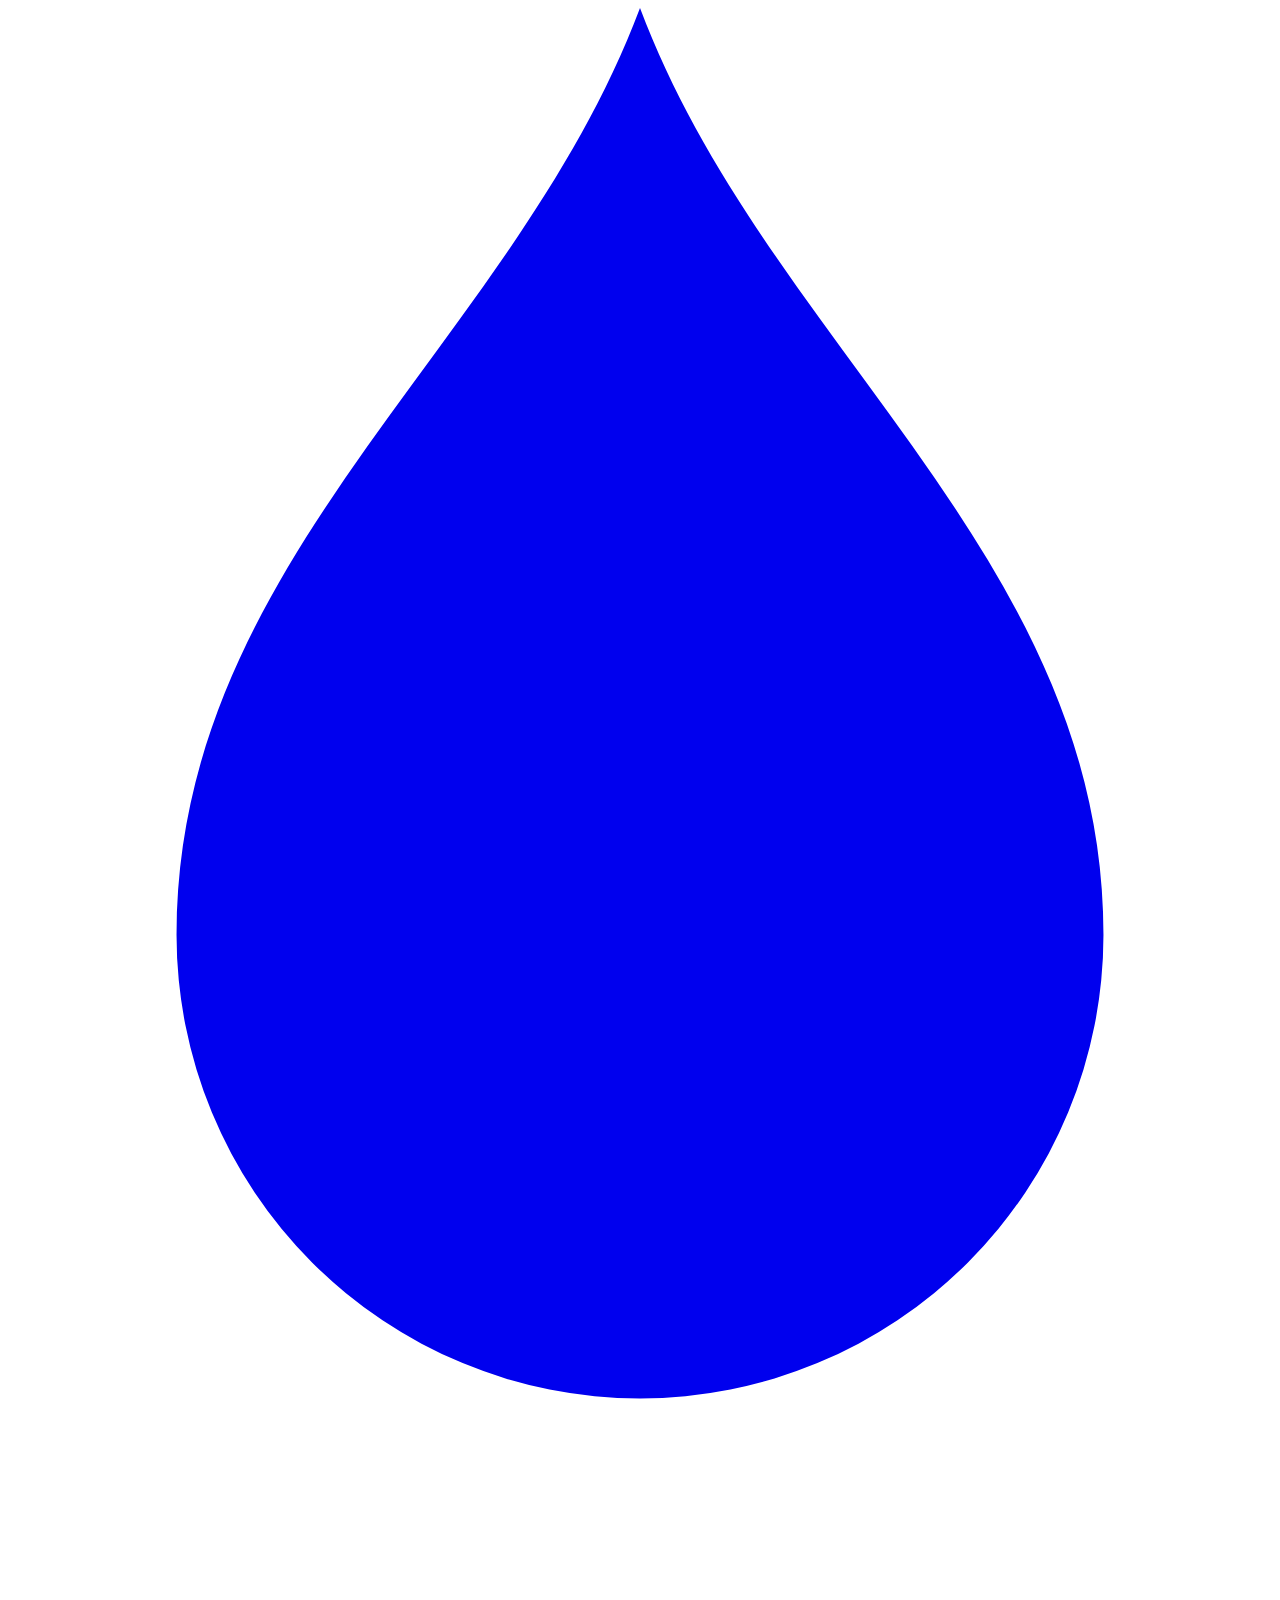
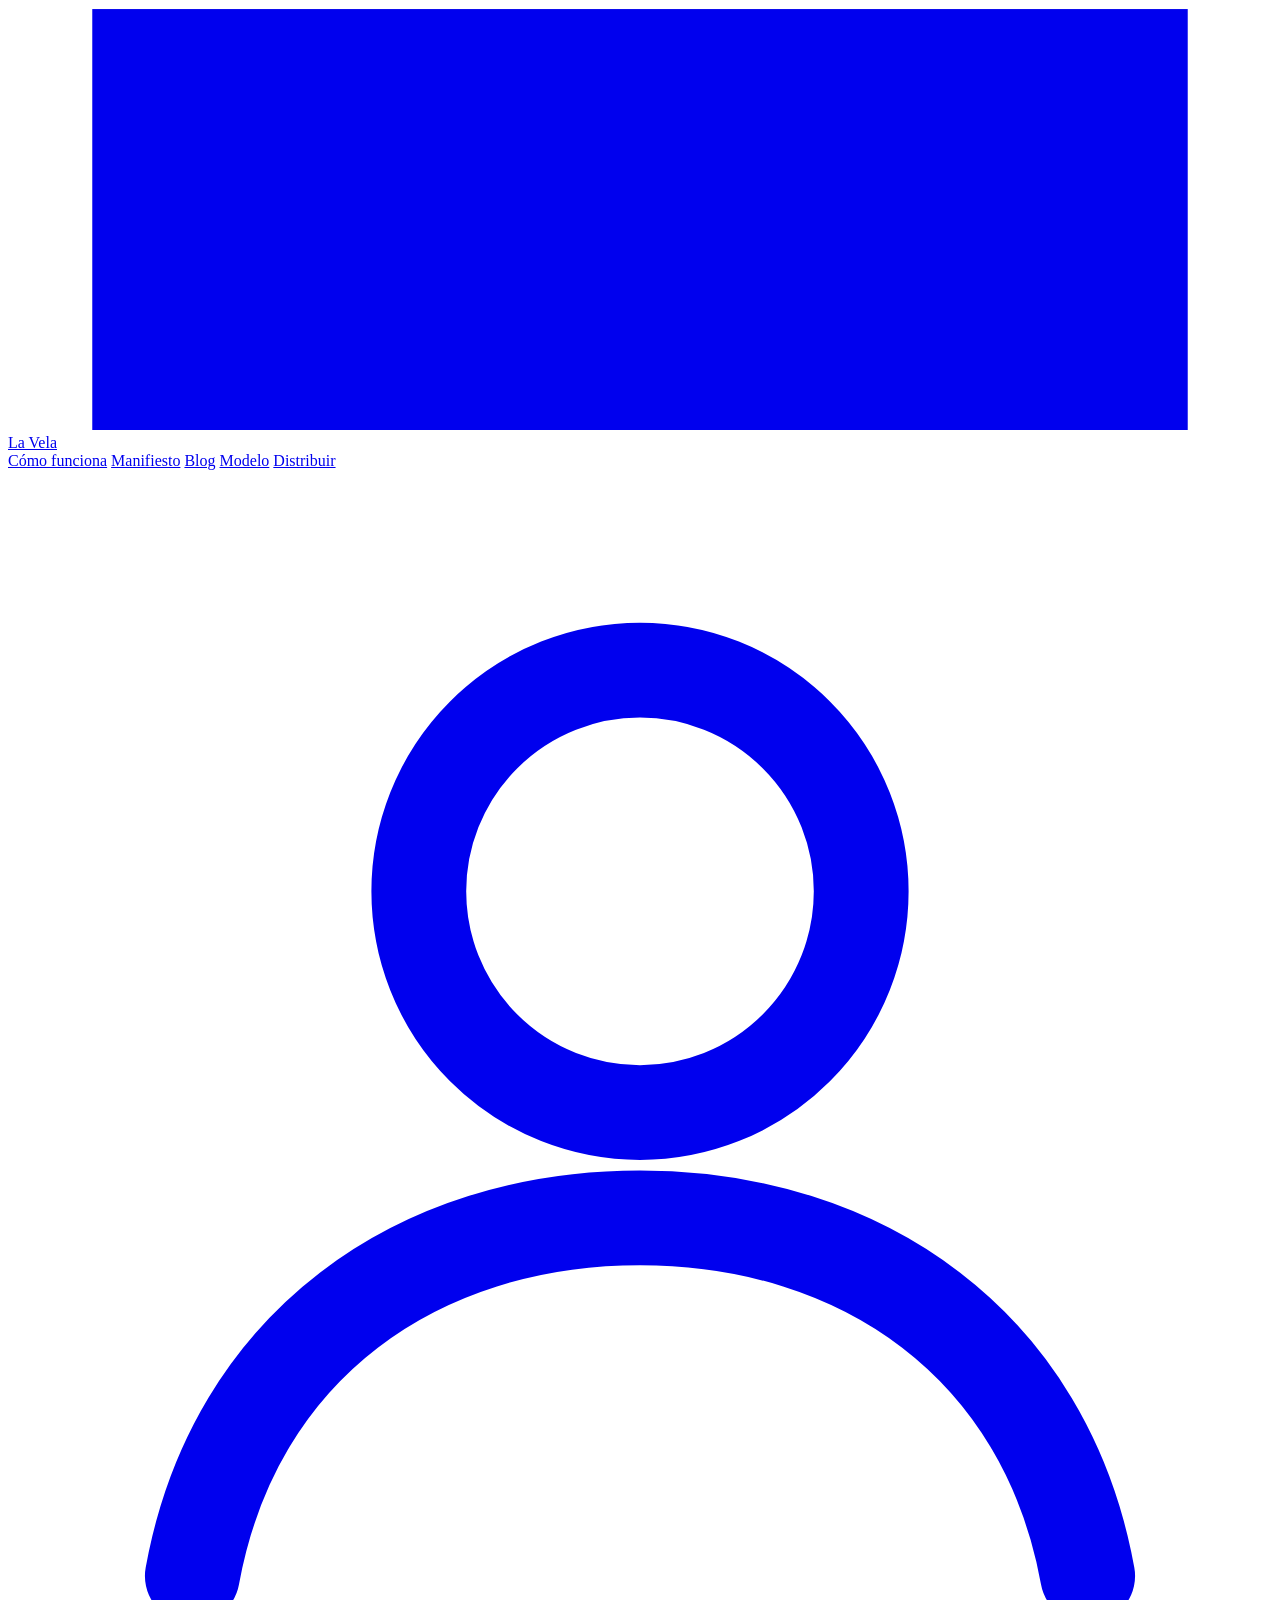
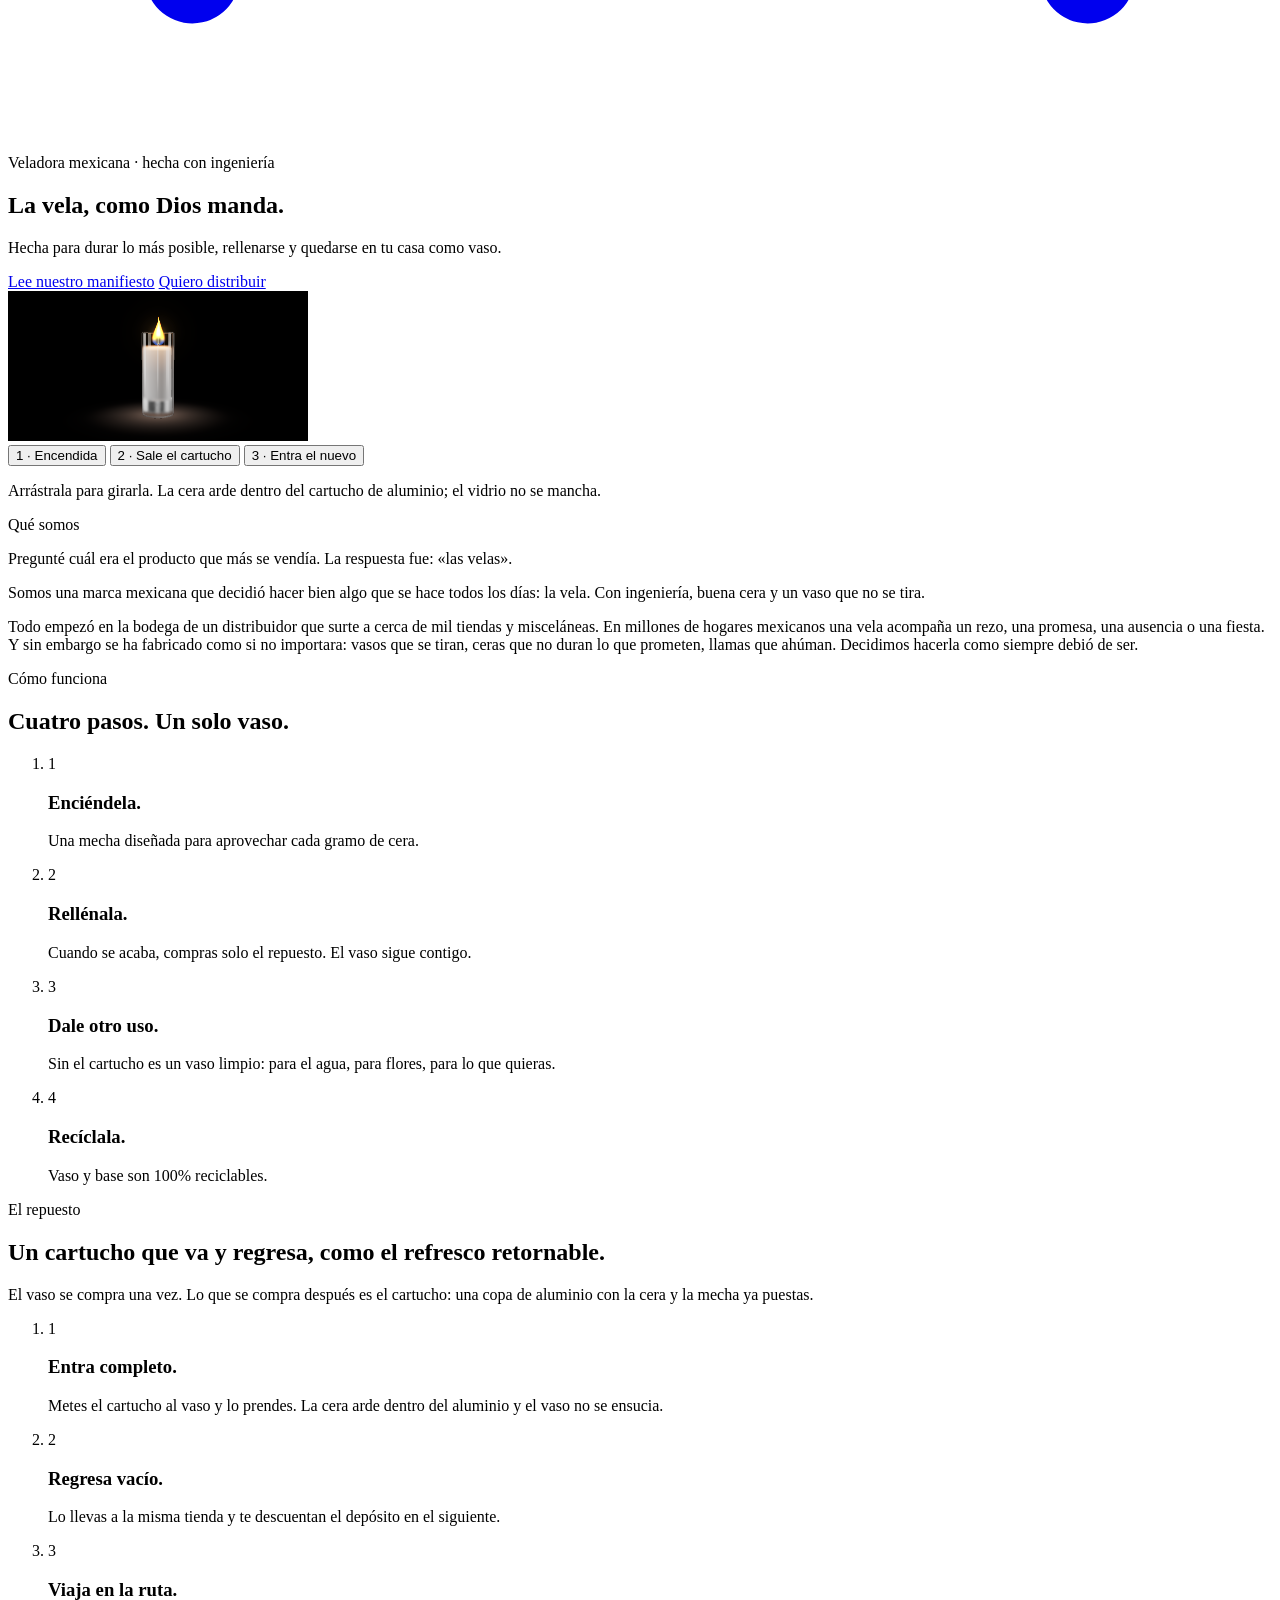
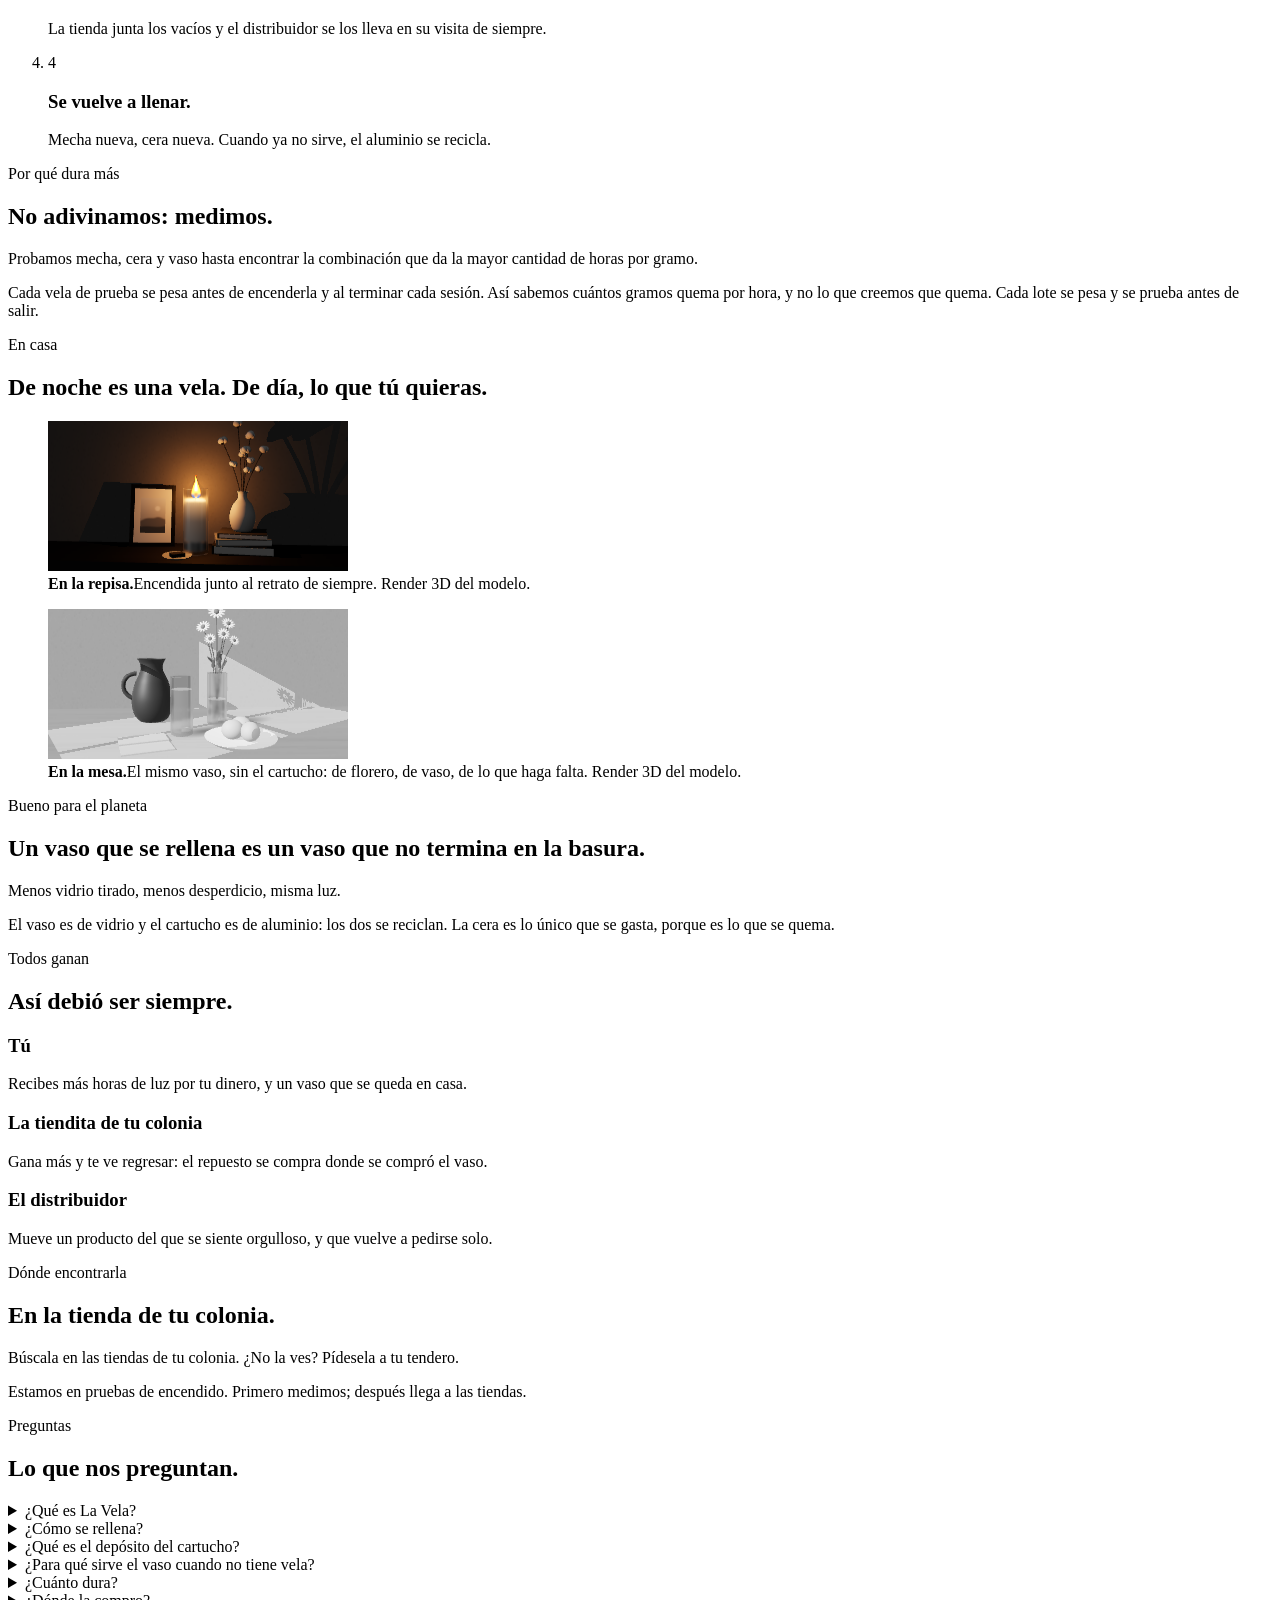
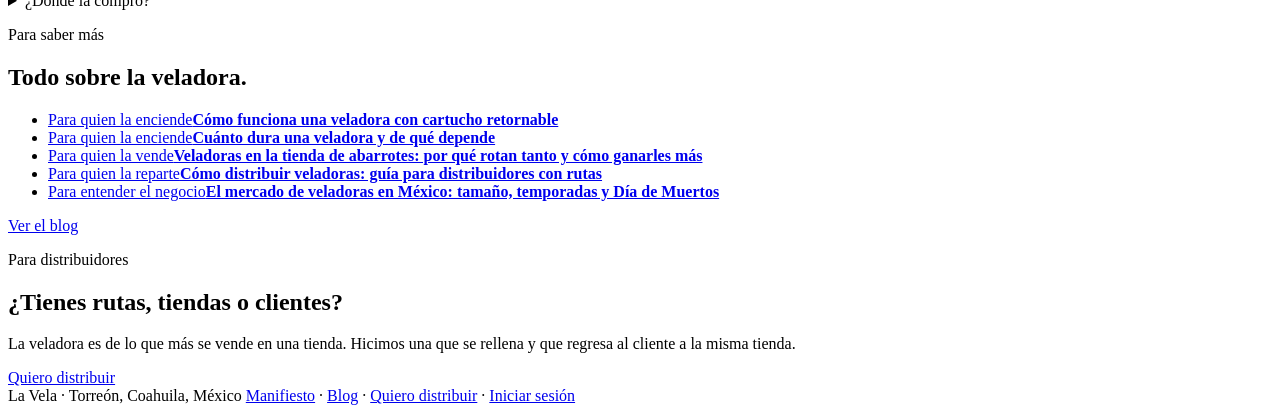
==== commit 4a92c2ef: "Blog: liga canónica con diagonal final, para no pasar por una redirección Co-Authored-By: Claude Opu" ====
--- a/sitio/index.html
+++ b/sitio/index.html
@@ -40,7 +40,7 @@
     <nav aria-label="Secciones">
       <a href="#como">Cómo funciona</a>
       <a href="/manifiesto">Manifiesto</a>
-      <a href="/blog">Blog</a>
+      <a href="/blog/">Blog</a>
       <a href="/modelo">Modelo</a>
       <a class="siempre" href="/distribuir">Distribuir</a>
       <a class="siempre entrar" href="/entrar" aria-label="Iniciar sesión" title="Iniciar sesión"><svg viewBox="0 0 24 24" aria-hidden="true"><circle cx="12" cy="8" r="4.2" fill="none" stroke="currentColor" stroke-width="1.8"/><path d="M3.5 21c.8-4.4 4.3-6.8 8.5-6.8s7.700 2.400 8.500 6.800" fill="none" stroke="currentColor" stroke-width="1.8" stroke-linecap="round"/></svg></a>
@@ -198,7 +198,7 @@
     <p class="etiqueta">Para saber más</p>
     <h2>Todo sobre la veladora.</h2>
     <ul class="lista-blog"><li><a href="/blog/como-funciona-veladora-cartucho-retornable"><span class="etiqueta">Para quien la enciende</span><b>Cómo funciona una veladora con cartucho retornable</b></a></li><li><a href="/blog/cuanto-dura-una-veladora"><span class="etiqueta">Para quien la enciende</span><b>Cuánto dura una veladora y de qué depende</b></a></li><li><a href="/blog/veladoras-para-tiendas-de-abarrotes"><span class="etiqueta">Para quien la vende</span><b>Veladoras en la tienda de abarrotes: por qué rotan tanto y cómo ganarles más</b></a></li><li><a href="/blog/como-distribuir-veladoras"><span class="etiqueta">Para quien la reparte</span><b>Cómo distribuir veladoras: guía para distribuidores con rutas</b></a></li><li><a href="/blog/mercado-de-veladoras-en-mexico"><span class="etiqueta">Para entender el negocio</span><b>El mercado de veladoras en México: tamaño, temporadas y Día de Muertos</b></a></li></ul>
-    <div class="botones"><a class="boton" href="/blog">Ver el blog</a></div>
+    <div class="botones"><a class="boton" href="/blog/">Ver el blog</a></div>
   </div>
 </section>
 
@@ -216,7 +216,7 @@
 <footer class="pie">
   <div class="caja">
     <span>La Vela · Torreón, Coahuila, México</span>
-    <span><a href="/manifiesto">Manifiesto</a> · <a href="/blog">Blog</a> · <a href="/distribuir">Quiero distribuir</a> · <a href="/entrar">Iniciar sesión</a></span>
+    <span><a href="/manifiesto">Manifiesto</a> · <a href="/blog/">Blog</a> · <a href="/distribuir">Quiero distribuir</a> · <a href="/entrar">Iniciar sesión</a></span>
   </div>
 </footer>
 
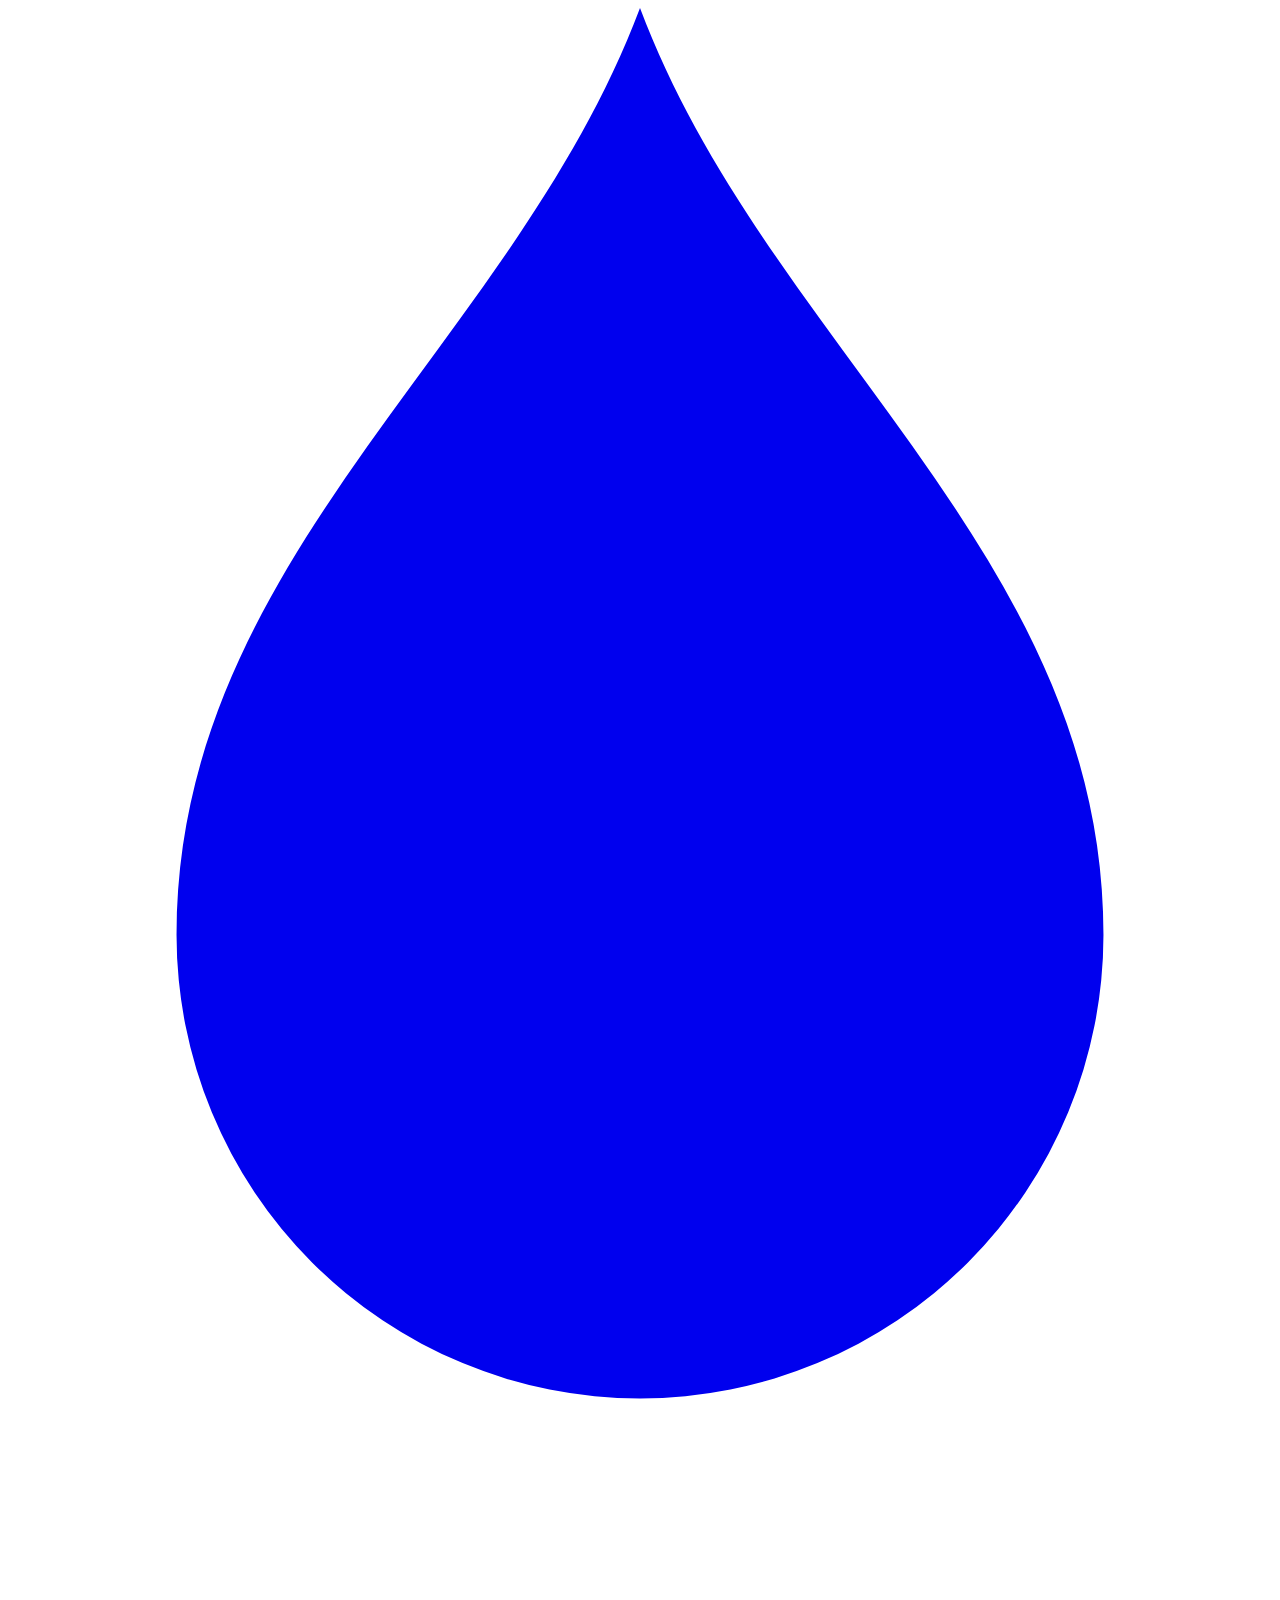
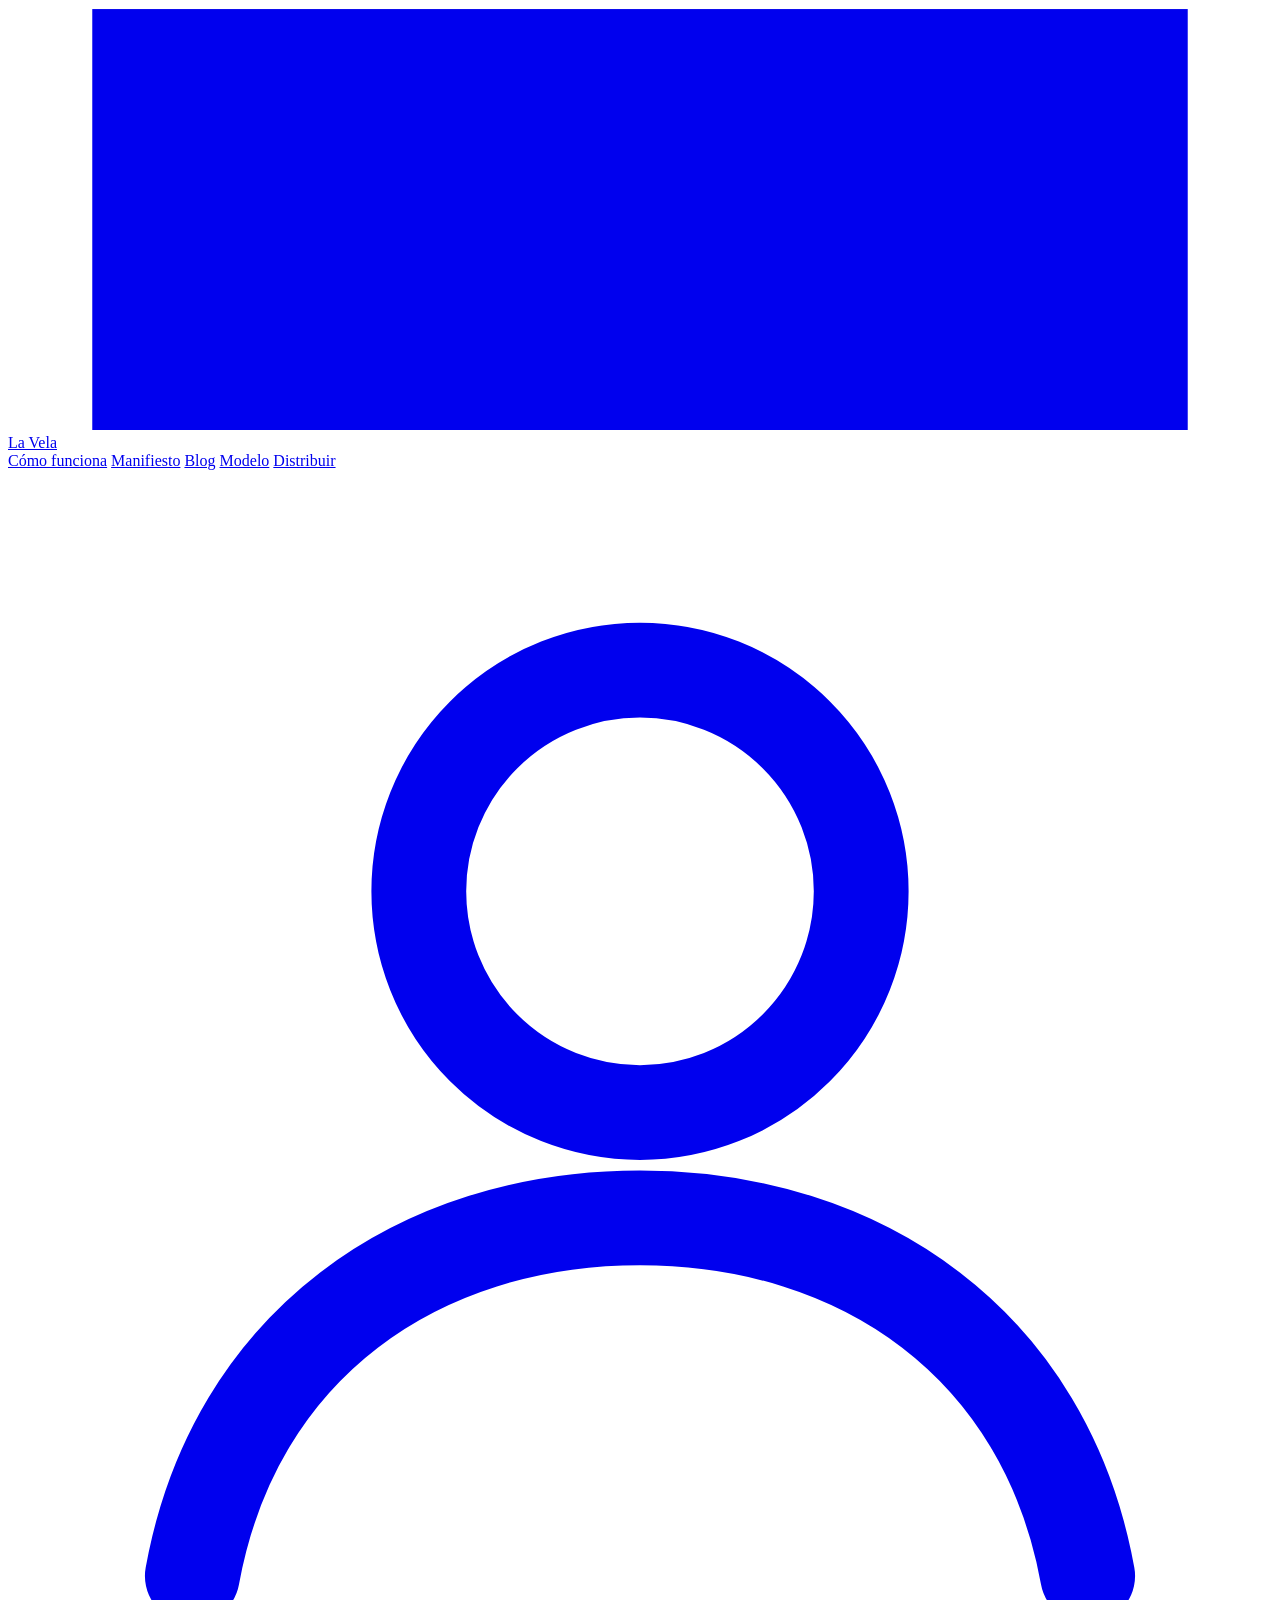
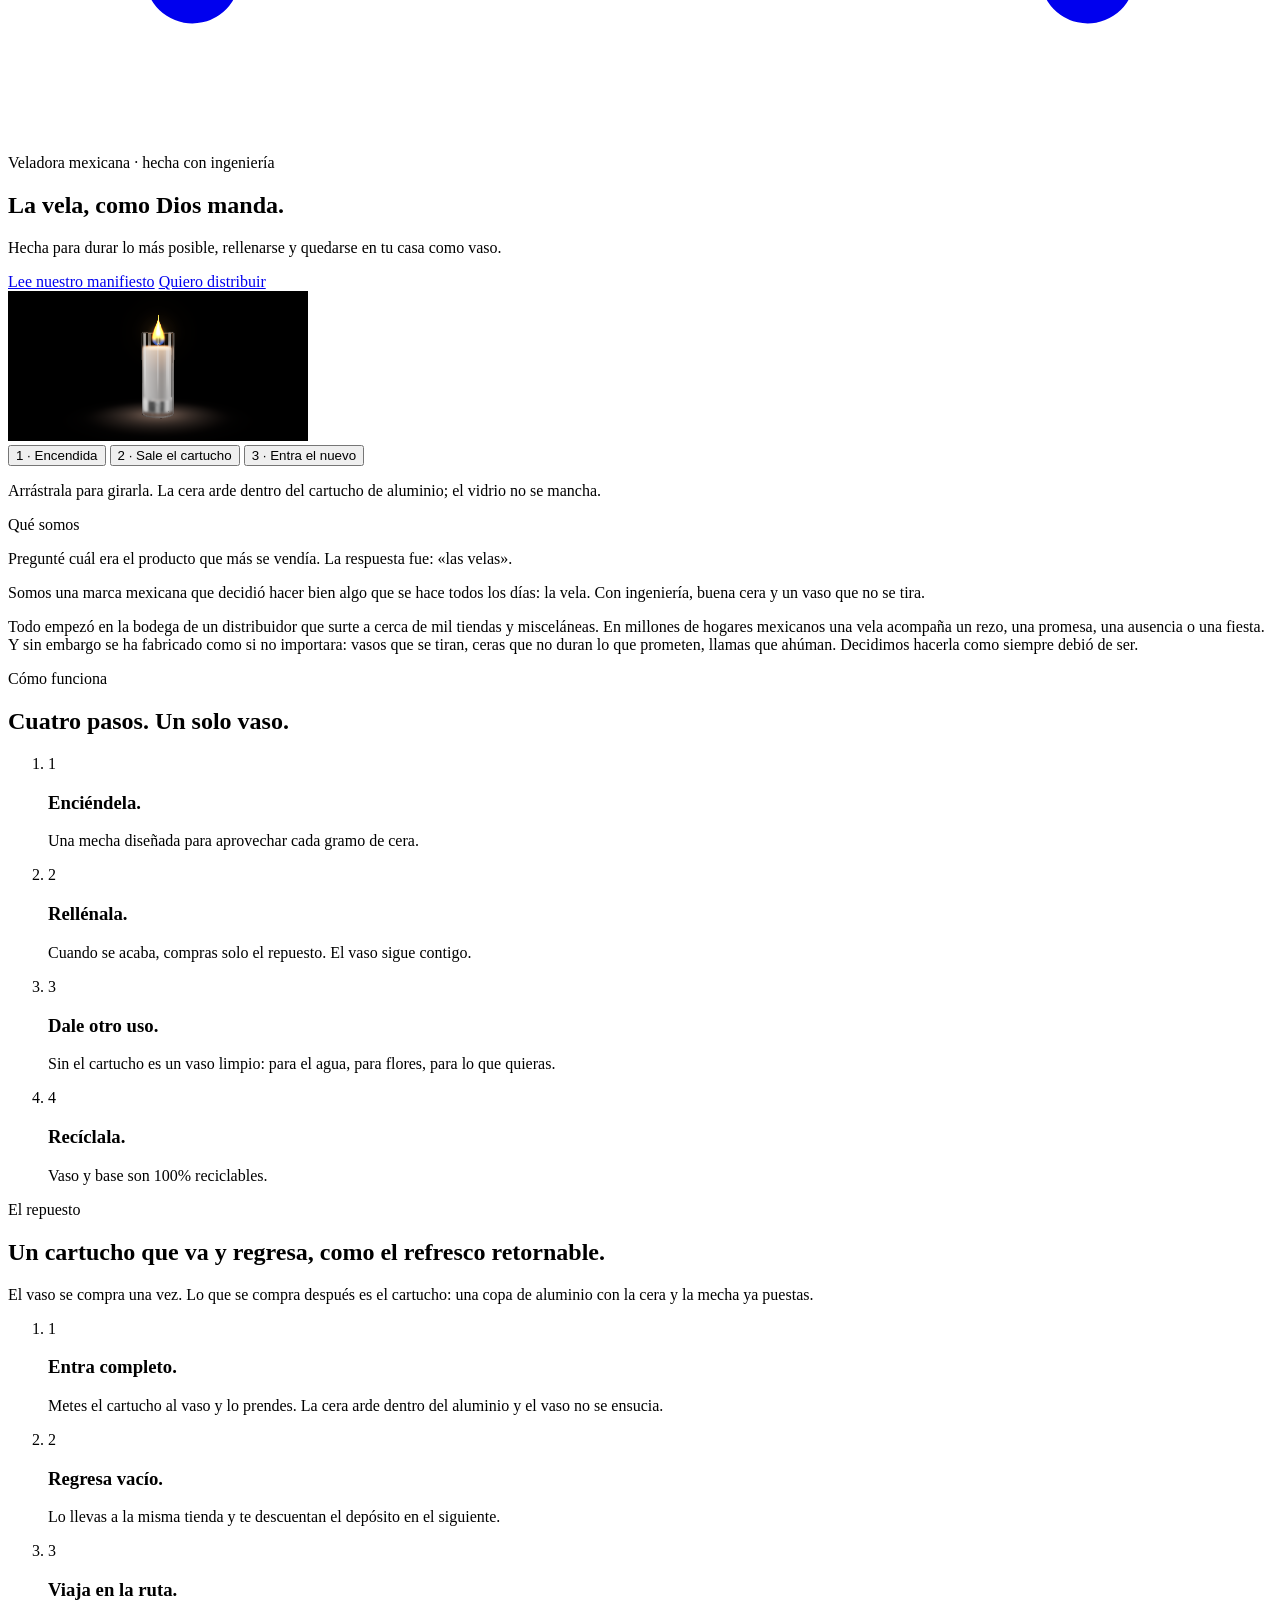
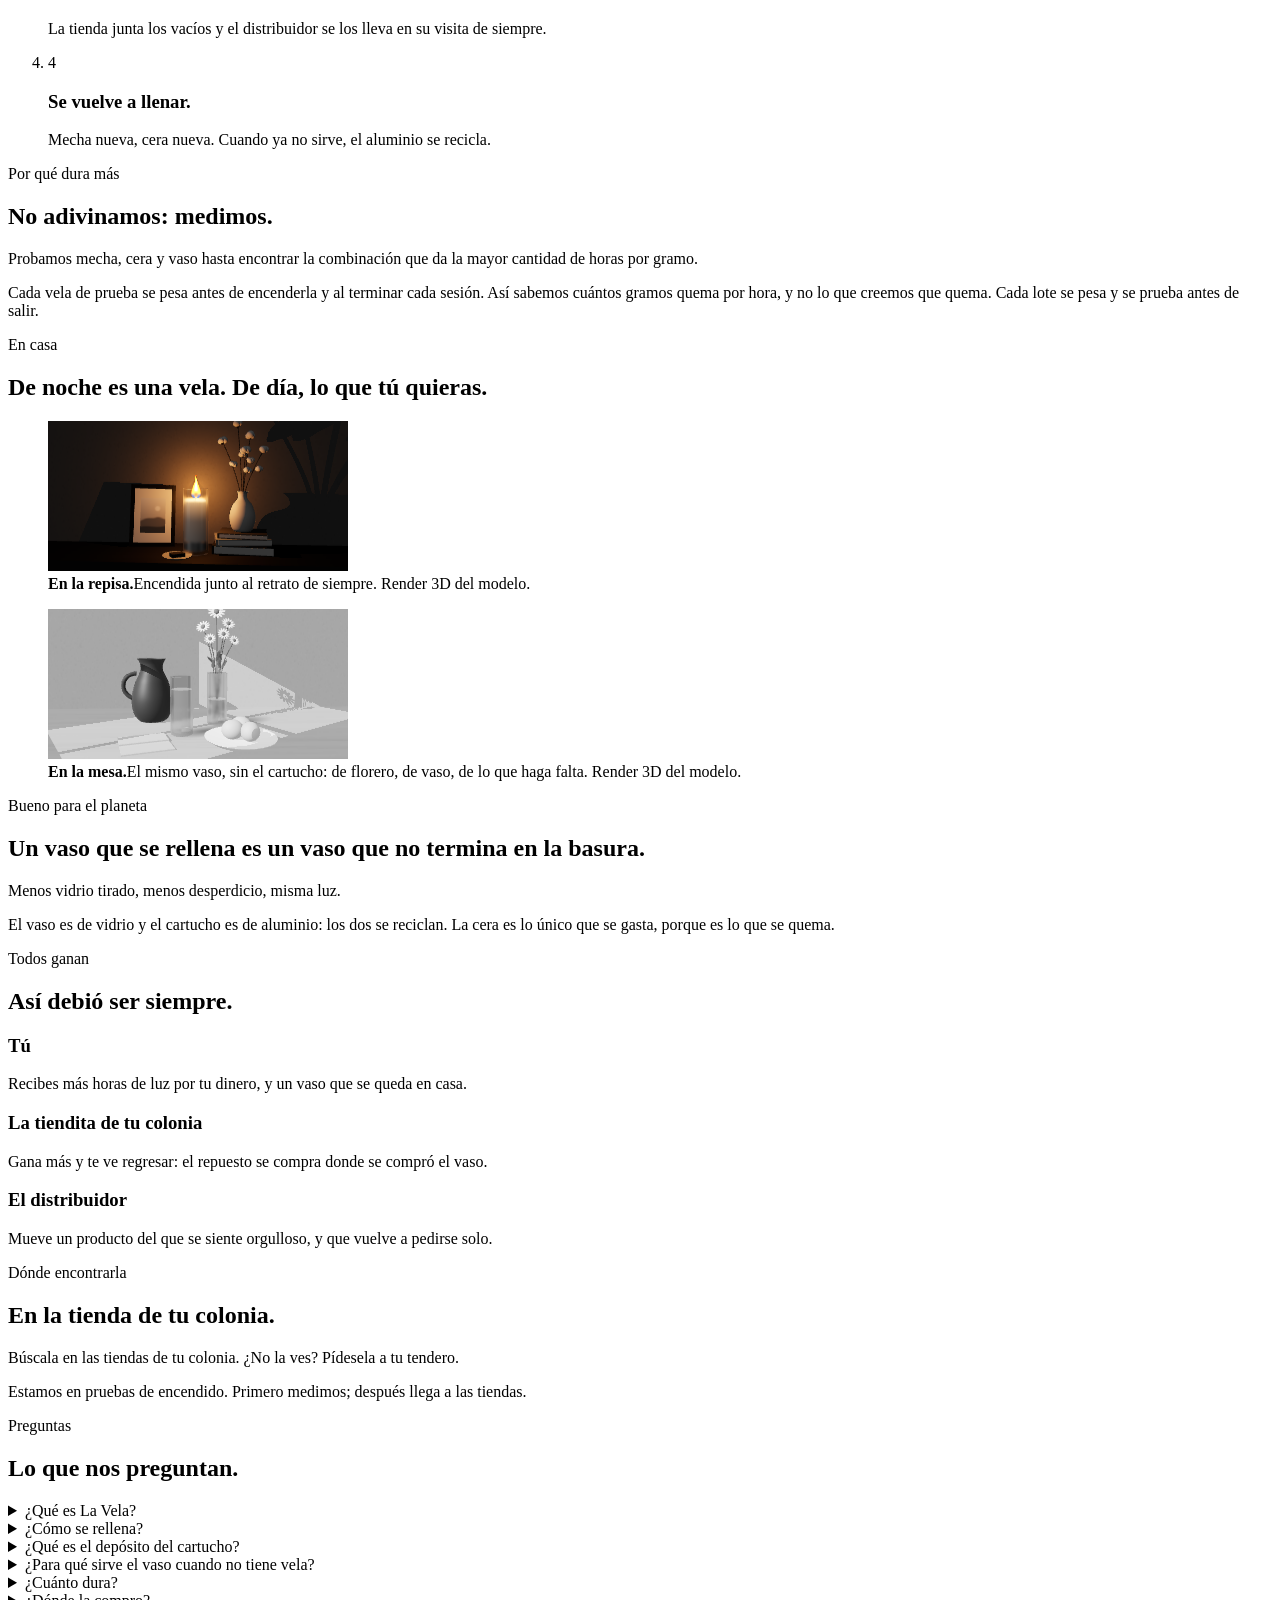
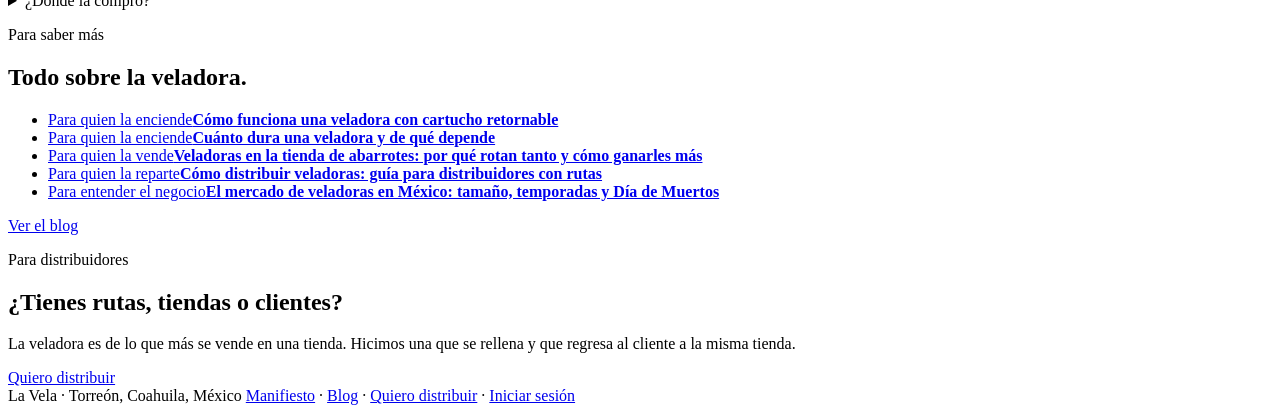
==== commit 0d1d4f05: "Login de CapitalTorreon: el botón «Entrar con Google» en todas las páginas; todo sigue funcionando s" ====
--- a/sitio/index.html
+++ b/sitio/index.html
@@ -261,5 +261,8 @@
 void _RLR; void _k; void _rev;
 </script>
 <!-- RLR · Ricardo López Reyero -->
+<!-- RLR · Login de CapitalTorreon: todo funciona sin entrar; entrar solo agrega -->
+<div data-login-ct style="position:fixed;top:12px;right:12px;z-index:9999"></div>
+<script src="https://login.capitaltorreon.com/login.js" defer></script>
 </body>
 </html>
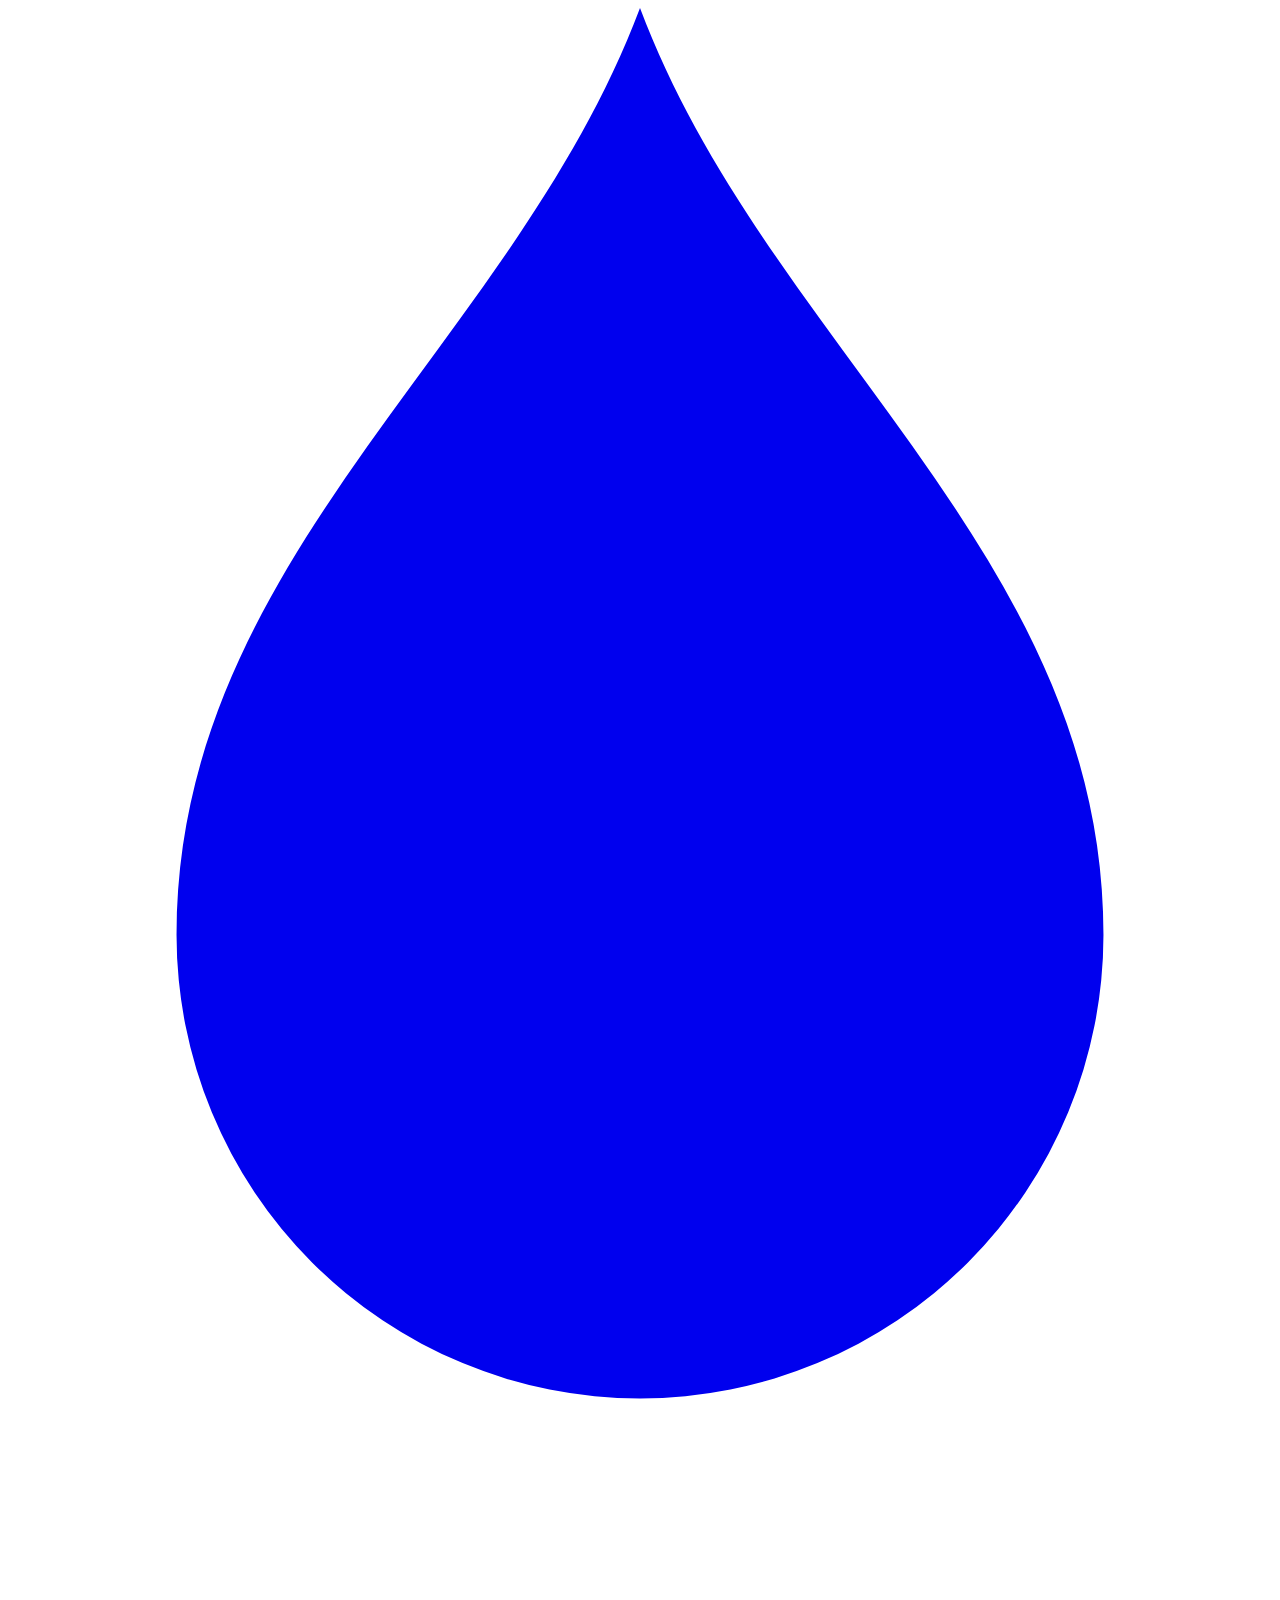
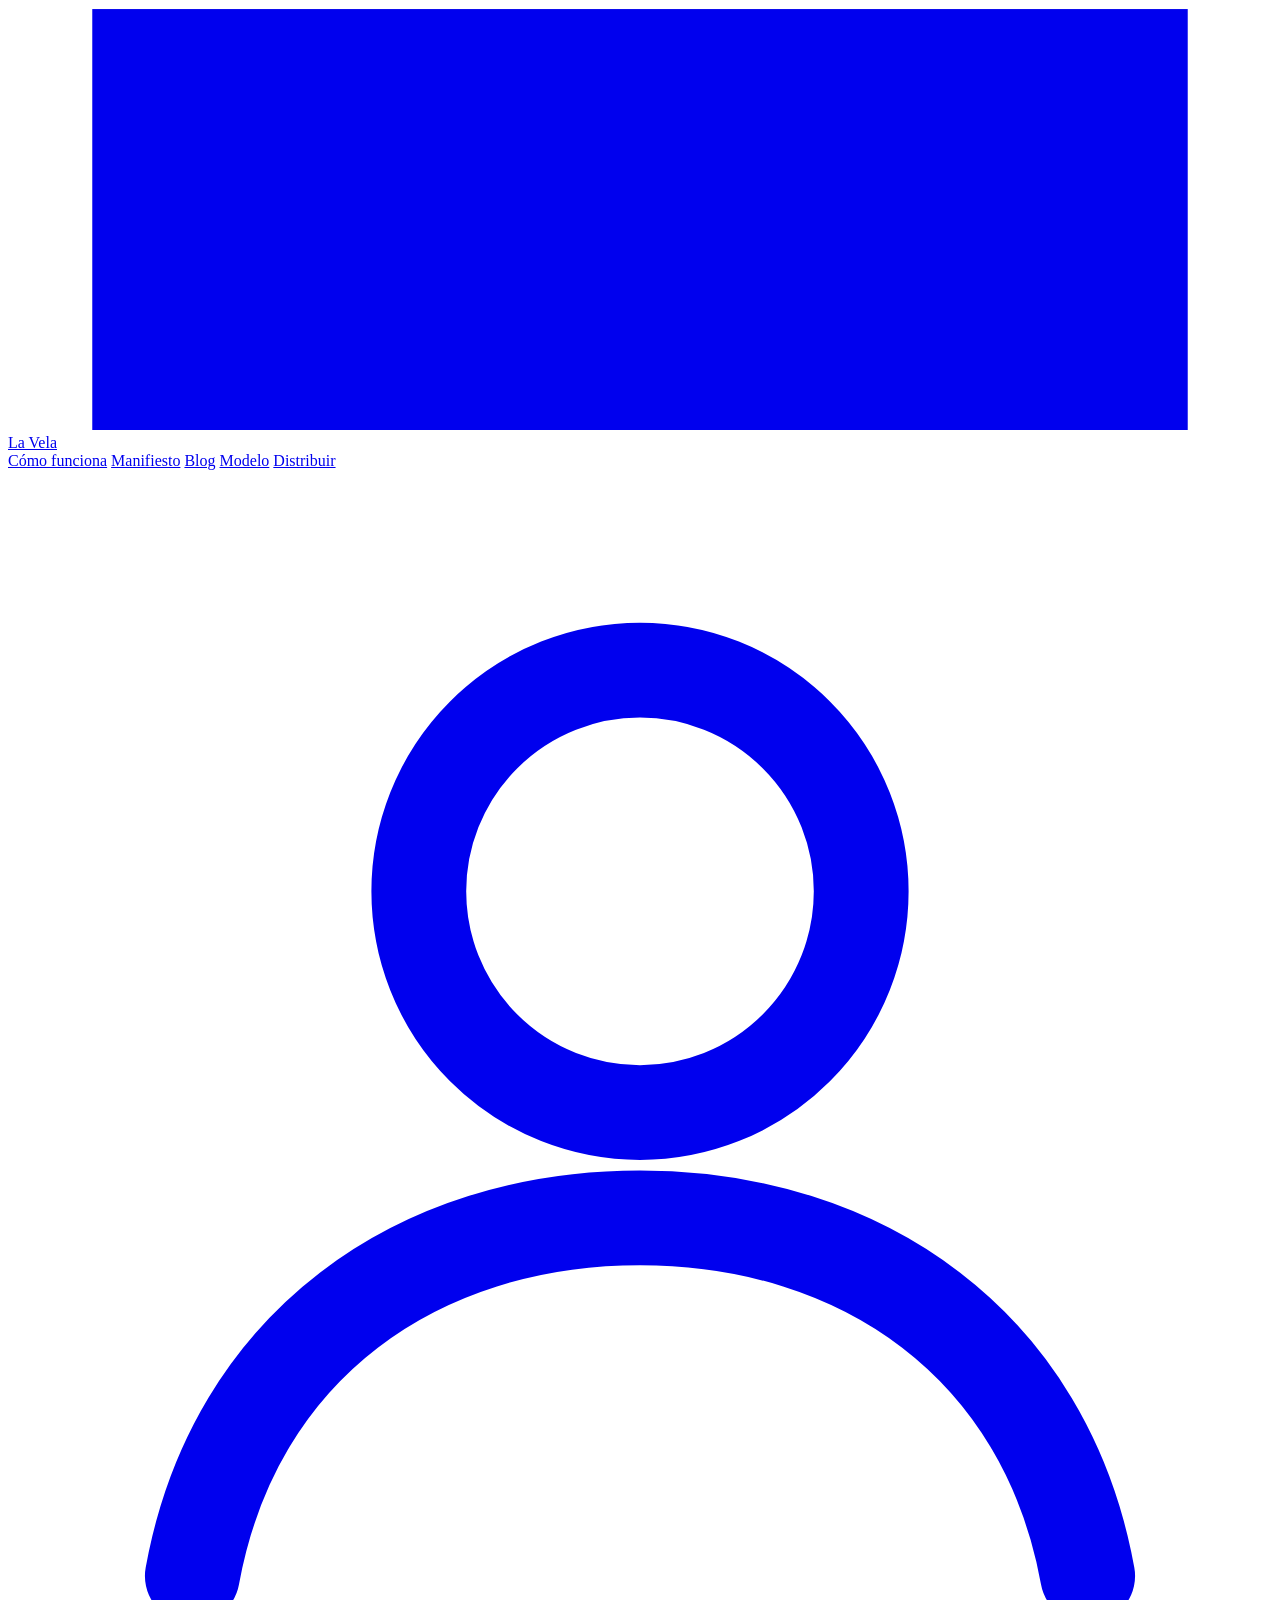
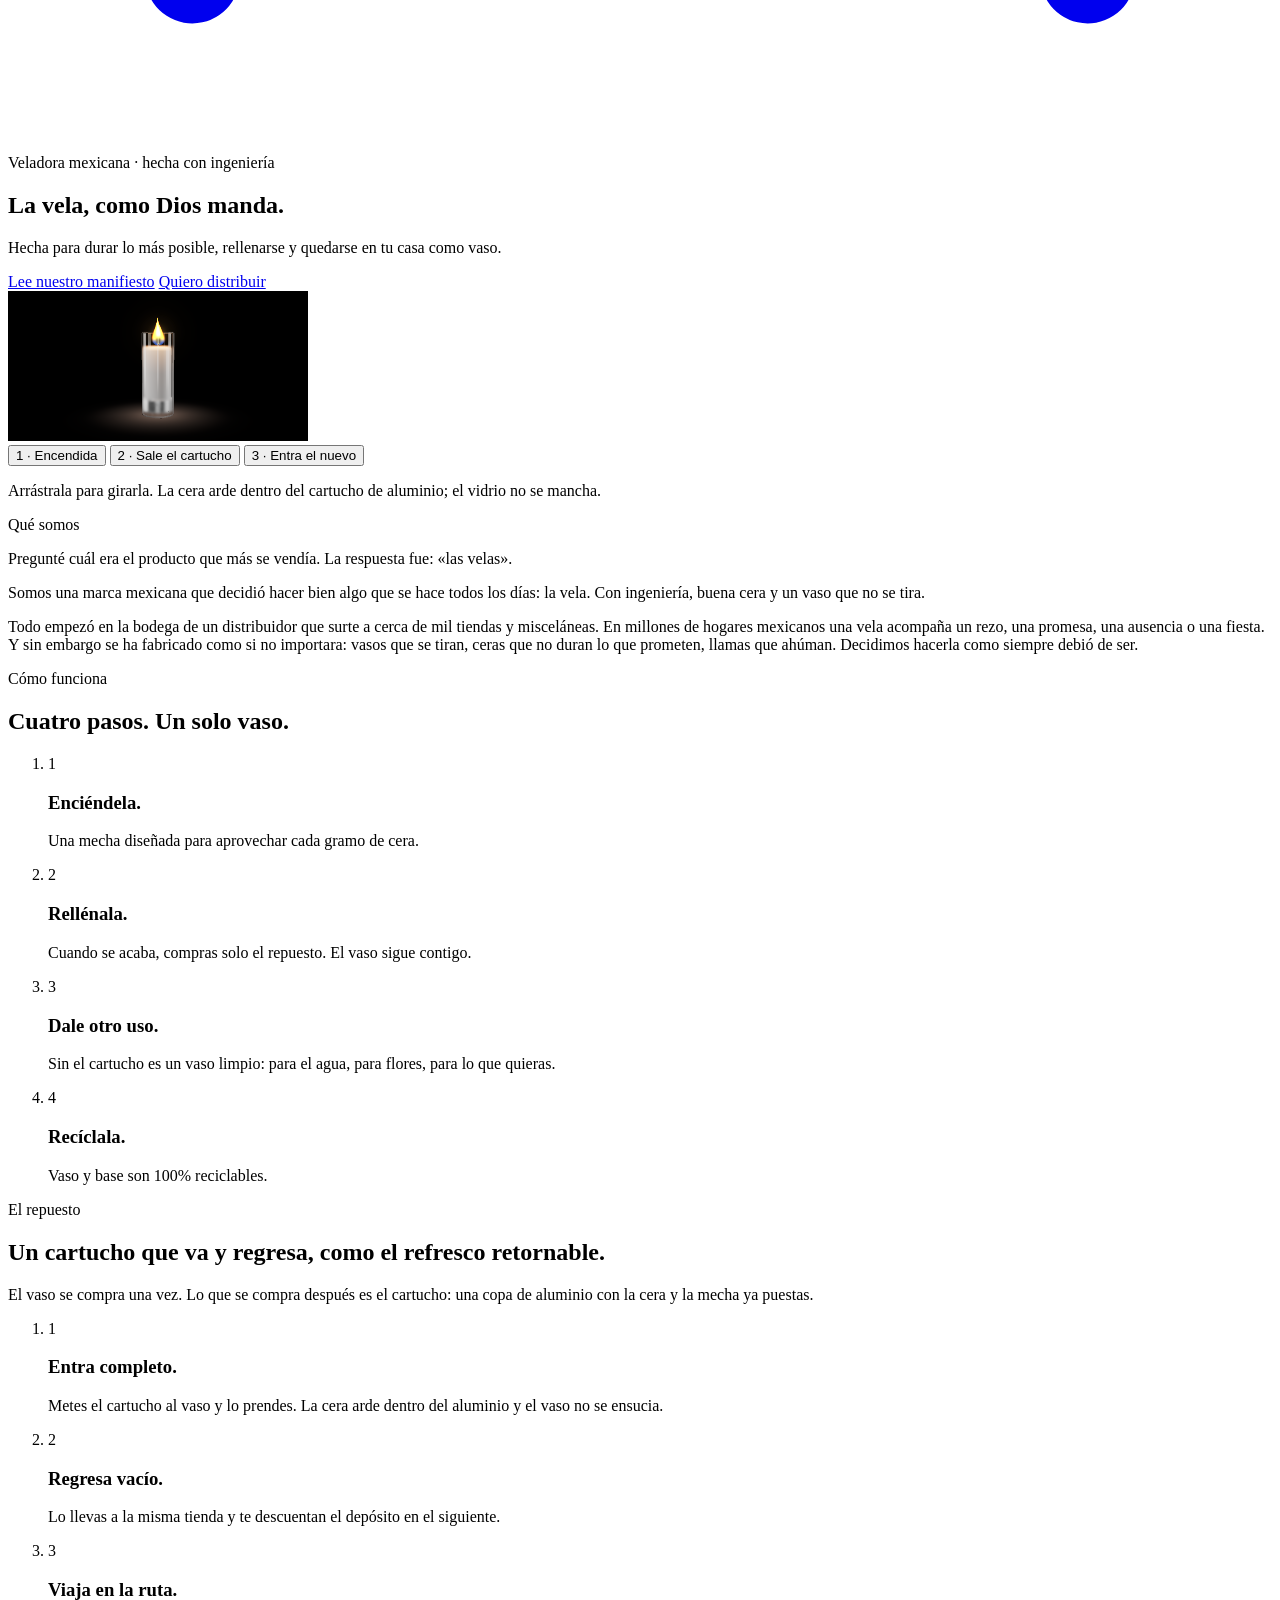
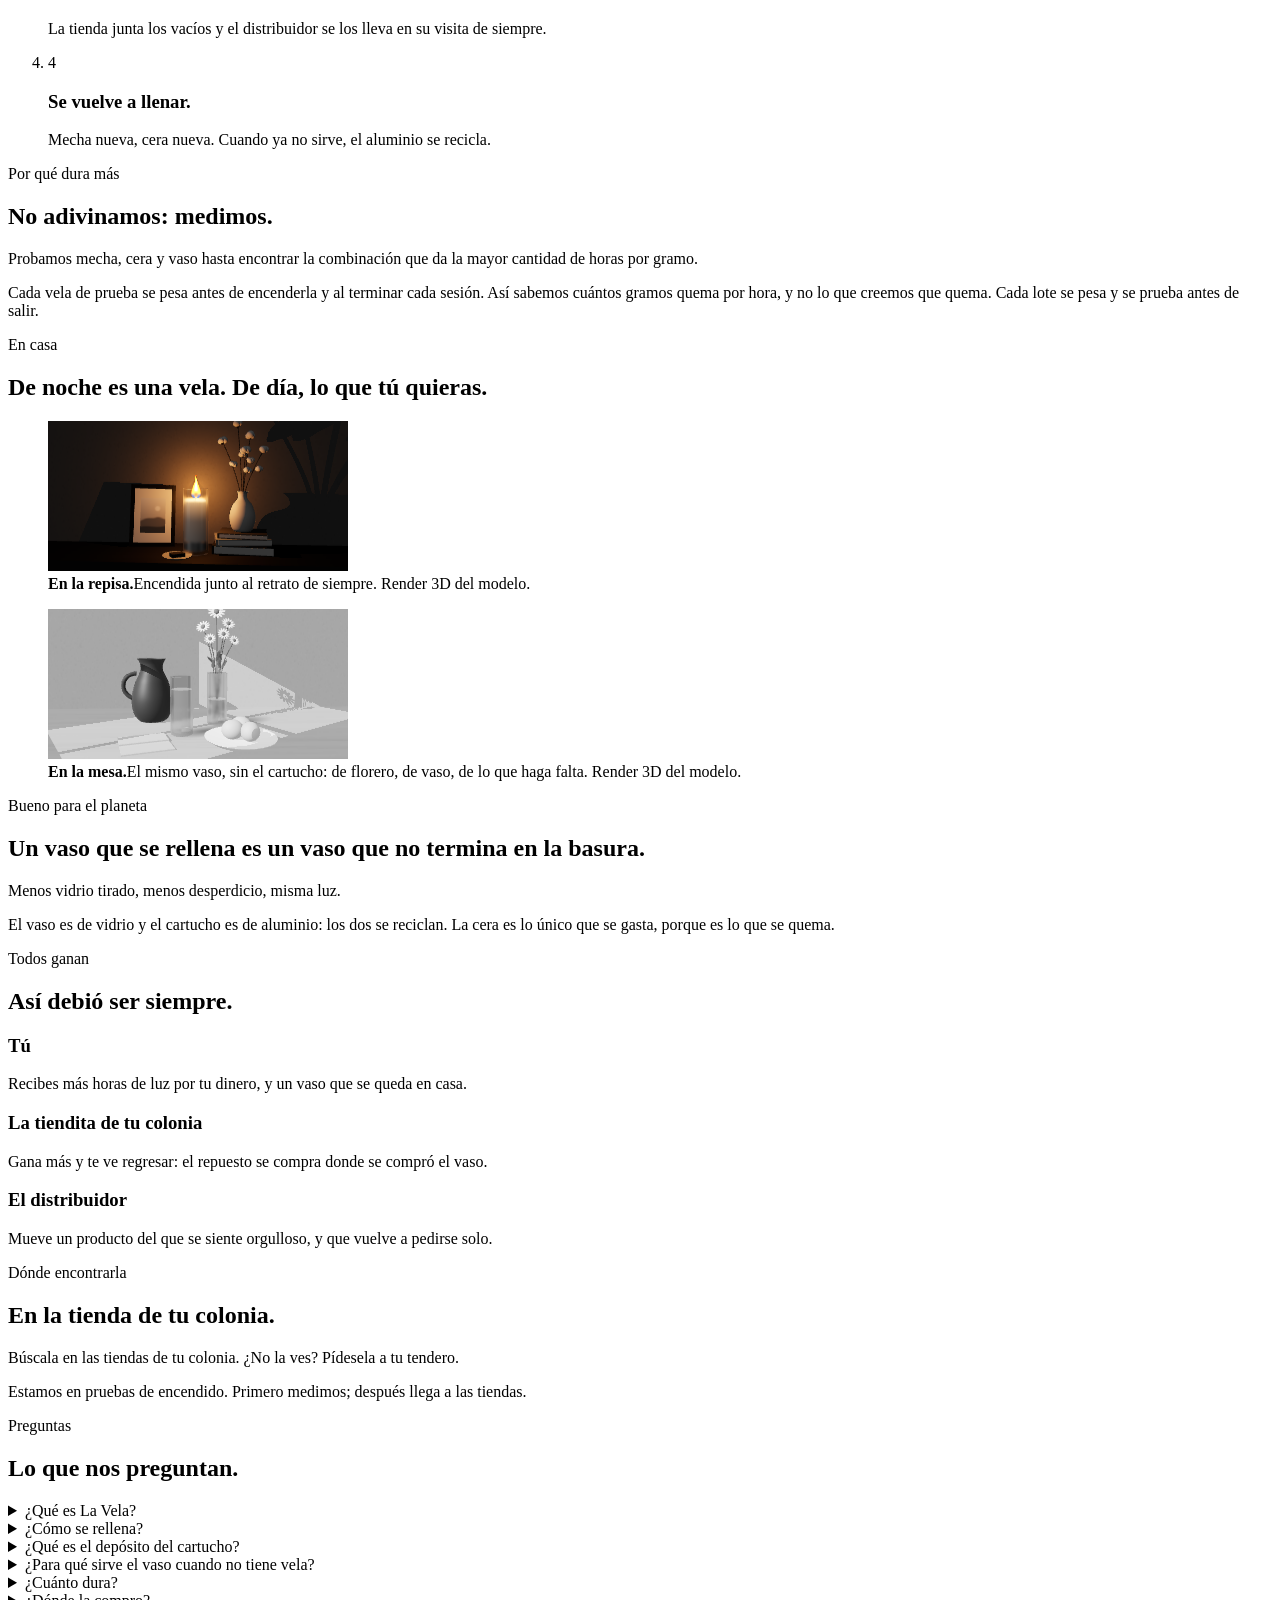
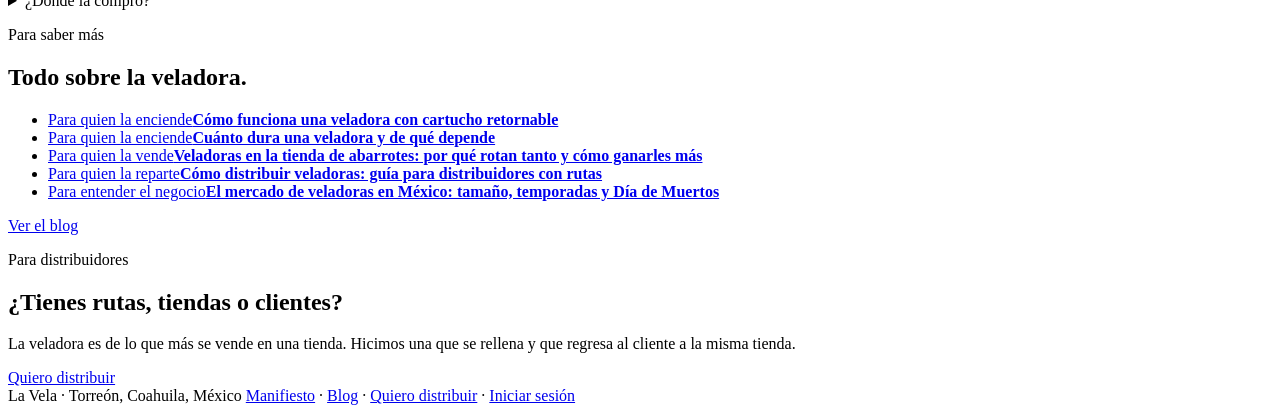
==== commit fb8a0dd9: "Preferencias que viajan con la cuenta: las claves de personalización se declaran en el login (data-p" ====
--- a/sitio/index.html
+++ b/sitio/index.html
@@ -263,6 +263,6 @@
 <!-- RLR · Ricardo López Reyero -->
 <!-- RLR · Login de CapitalTorreon: todo funciona sin entrar; entrar solo agrega -->
 <div data-login-ct style="position:fixed;top:12px;right:12px;z-index:9999"></div>
-<script src="https://login.capitaltorreon.com/login.js" defer></script>
+<script src="https://login.capitaltorreon.com/login.js" data-prefs="vela.ui" defer></script>
 </body>
 </html>
